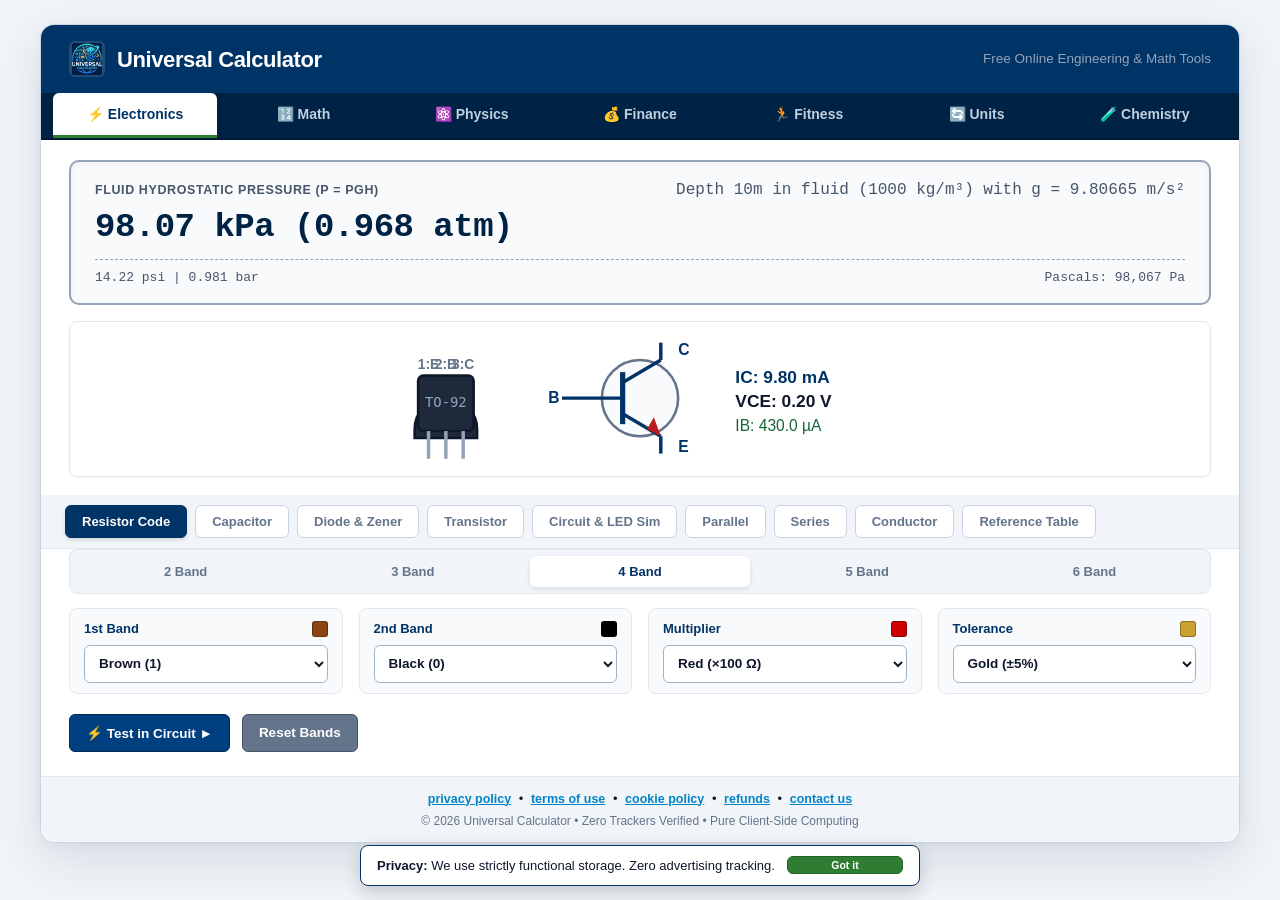
==== index.html @ 72389a0a "Expand layout into full-screen responsive modern web app with larger fonts, keypad, and LCD" ====
<!DOCTYPE html>
<html lang="en">
<head>
  <meta charset="UTF-8">
  <meta name="viewport" content="width=device-width, initial-scale=1.0">
  <title>Universal Calculator</title>
  <meta name="description" content="Universal Calculator: All-in-one compact web calculator for Electronics, Basic Math, Scientific, Physics, Finance, BMI Fitness, Unit Conversions, and Chemistry.">
  <link rel="icon" type="image/png" href="logo/logo.png">
  <link rel="stylesheet" href="styles.css?v=3.0">
</head>
<body>

  <!-- Accessible Skip Link -->
  <a href="#calculatorApp" class="skip-link">Skip to calculator</a>

  <!-- ======================================================================
       UNIVERSAL COMPACT CALCULATOR (580px DEVICE PROPORTIONS)
       ====================================================================== -->
  <main class="calculator-device" id="calculatorApp" role="main" aria-label="Universal Engineering, Science, Math &amp; Finance Calculator">
    
    <!-- Top Header Bar -->
    <header class="calc-header-bar">
      <div class="calc-title-box">
        <img src="logo/logo.png" alt="Universal Calculator Logo" class="calc-logo-img">
        <span class="calc-title">Universal Calculator</span>
      </div>
      <div class="calc-header-tagline">
        Free Online Engineering &amp; Math Tools
      </div>
    </header>

    <!-- Master Mode Selector Tabs (8 Universal Disciplines) -->
    <nav class="master-tabs-bar" role="tablist" aria-label="Master Calculator Modes">
      <button type="button" id="tabMasterElectronics" class="master-tab" role="tab" aria-selected="true" aria-controls="panelMasterElectronics">
        ⚡ Electronics
      </button>
      <button type="button" id="tabMasterMath" class="master-tab" role="tab" aria-selected="false" aria-controls="panelMasterMath">
        🔢 Math
      </button>
      <button type="button" id="tabMasterPhysics" class="master-tab" role="tab" aria-selected="false" aria-controls="panelMasterPhysics">
        ⚛️ Physics
      </button>
      <button type="button" id="tabMasterFinance" class="master-tab" role="tab" aria-selected="false" aria-controls="panelMasterFinance">
        💰 Finance
      </button>
      <button type="button" id="tabMasterFitness" class="master-tab" role="tab" aria-selected="false" aria-controls="panelMasterFitness">
        🏃 Fitness
      </button>
      <button type="button" id="tabMasterConverter" class="master-tab" role="tab" aria-selected="false" aria-controls="panelMasterConverter">
        🔄 Units
      </button>
      <button type="button" id="tabMasterChemistry" class="master-tab" role="tab" aria-selected="false" aria-controls="panelMasterChemistry">
        🧪 Chemistry
      </button>
    </nav>

    <!-- Unified Digital LCD Screen (Dynamically updates across all modes) -->
    <section class="calc-lcd-screen" aria-live="polite" aria-atomic="true">
      <div class="lcd-top-row">
        <span class="lcd-tag" id="lcdModeLabel">Calculated Resistance</span>
        <div class="lcd-expression-line" id="lcdExpression"></div>
      </div>
      <div class="lcd-main-digits" id="lcdMainValue">10,000 Ω (10 kΩ) ±5%</div>
      <div class="lcd-sub-row">
        <span id="lcdSubLeft">Range: 9,500 Ω – 10,500 Ω</span>
        <span id="lcdSubRight">Series: E12 / E24 Standard</span>
      </div>
    </section>

    <!-- Interactive Graphic Window (Visible in Electronics mode) -->
    <div class="calc-graphic-window" id="graphicWindow" role="img" aria-label="Graphic illustration">
      <div id="graphicContent">
        <!-- Injected dynamically by calculator.js -->
      </div>
    </div>

    <!-- ==================================================================
         MASTER MODE 1: ELECTRONICS & RESISTOR SUITE
         ================================================================== -->
    <section id="panelMasterElectronics" class="master-panel active" role="tabpanel" aria-labelledby="tabMasterElectronics">
      
      <!-- Sub-tabs for Electronics -->
      <div class="sub-tabs-bar" role="tablist" aria-label="Electronics Sub-Tools">
        <button type="button" id="subTabColor" class="sub-tab" role="tab" aria-selected="true" aria-controls="subPanelColor">
          Resistor Code
        </button>
        <button type="button" id="subTabCapacitor" class="sub-tab" role="tab" aria-selected="false" aria-controls="subPanelCapacitor">
          Capacitor
        </button>
        <button type="button" id="subTabDiode" class="sub-tab" role="tab" aria-selected="false" aria-controls="subPanelDiode">
          Diode &amp; Zener
        </button>
        <button type="button" id="subTabTransistor" class="sub-tab" role="tab" aria-selected="false" aria-controls="subPanelTransistor">
          Transistor
        </button>
        <button type="button" id="subTabCircuit" class="sub-tab" role="tab" aria-selected="false" aria-controls="subPanelCircuit">
          Circuit &amp; LED Sim
        </button>
        <button type="button" id="subTabParallel" class="sub-tab" role="tab" aria-selected="false" aria-controls="subPanelParallel">
          Parallel
        </button>
        <button type="button" id="subTabSeries" class="sub-tab" role="tab" aria-selected="false" aria-controls="subPanelSeries">
          Series
        </button>
        <button type="button" id="subTabConductor" class="sub-tab" role="tab" aria-selected="false" aria-controls="subPanelConductor">
          Conductor
        </button>
        <button type="button" id="subTabReference" class="sub-tab" role="tab" aria-selected="false" aria-controls="subPanelReference">
          Reference Table
        </button>
      </div>

      <!-- 1. Color Code -->
      <div id="subPanelColor" class="sub-panel-box active" role="tabpanel" aria-labelledby="subTabColor">
        <div class="band-selector-row" role="group" aria-label="Band count">
          <button type="button" class="band-count-btn" data-bands="2" aria-pressed="false">2 Band</button>
          <button type="button" class="band-count-btn" data-bands="3" aria-pressed="false">3 Band</button>
          <button type="button" class="band-count-btn" data-bands="4" aria-pressed="true">4 Band</button>
          <button type="button" class="band-count-btn" data-bands="5" aria-pressed="false">5 Band</button>
          <button type="button" class="band-count-btn" data-bands="6" aria-pressed="false">6 Band</button>
        </div>

        <div class="band-dropdowns-grid" id="bandControlsGrid">
          <!-- Injected dynamically -->
        </div>

        <div class="calc-actions-strip">
          <button type="button" id="btnTestInCircuit" class="btn-calc-sub">⚡ Test in Circuit &#9658;</button>
          <button type="button" id="btnResetColor" class="btn-calc-reset">Reset Bands</button>
        </div>
      </div>

      <!-- 2. Capacitor Code & Value Calculator -->
      <div id="subPanelCapacitor" class="sub-panel-box" role="tabpanel" aria-labelledby="subTabCapacitor">
        <div class="sim-controls-form">
          <div class="sim-input-row">
            <label for="capPresetSelect">Popular EIA Code:</label>
            <select id="capPresetSelect" class="calc-select-control" style="flex: 1;">
              <option value="custom">Select a standard value...</option>
              <option value="101">101 — 100 pF (0.1 nF)</option>
              <option value="102">102 — 1,000 pF (1 nF / 0.001 µF)</option>
              <option value="103">103 — 10,000 pF (10 nF / 0.01 µF)</option>
              <option value="104" selected>104 — 100,000 pF (100 nF / 0.1 µF)</option>
              <option value="105">105 — 1,000,000 pF (1,000 nF / 1 µF)</option>
              <option value="220">220 — 22 pF</option>
              <option value="222">222 — 2.2 nF (0.0022 µF)</option>
              <option value="223">223 — 22 nF (0.022 µF)</option>
              <option value="224">224 — 220 nF (0.22 µF)</option>
              <option value="471">471 — 470 pF (0.47 nF)</option>
              <option value="472">472 — 4.7 nF (0.0047 µF)</option>
              <option value="473">473 — 47 nF (0.047 µF)</option>
              <option value="474">474 — 470 nF (0.47 µF)</option>
              <option value="475">475 — 4.7 µF</option>
              <option value="106">106 — 10 µF</option>
            </select>
          </div>

          <div class="sim-input-row">
            <label for="capDigit1">3-Digit EIA Code:</label>
            <div class="sim-input-group">
              <select id="capDigit1" class="calc-select-control" style="width: 55px;" aria-label="1st Digit">
                <option value="1" selected>1</option>
                <option value="2">2</option>
                <option value="3">3</option>
                <option value="4">4</option>
                <option value="5">5</option>
                <option value="6">6</option>
                <option value="7">7</option>
                <option value="8">8</option>
                <option value="9">9</option>
              </select>
              <select id="capDigit2" class="calc-select-control" style="width: 55px;" aria-label="2nd Digit">
                <option value="0" selected>0</option>
                <option value="1">1</option>
                <option value="2">2</option>
                <option value="3">3</option>
                <option value="4">4</option>
                <option value="5">5</option>
                <option value="6">6</option>
                <option value="7">7</option>
                <option value="8">8</option>
                <option value="9">9</option>
              </select>
              <select id="capMultiplier" class="calc-select-control" style="flex: 1;" aria-label="Multiplier">
                <option value="0">&times;1 (0)</option>
                <option value="1">&times;10 (1)</option>
                <option value="2">&times;100 (2)</option>
                <option value="3">&times;1k (3)</option>
                <option value="4" selected>&times;10k (4)</option>
                <option value="5">&times;100k (5)</option>
                <option value="6">&times;1M (6)</option>
                <option value="-1">&times;0.1 (8)</option>
                <option value="-2">&times;0.01 (9)</option>
              </select>
            </div>
          </div>

          <div class="sim-input-row">
            <label for="capToleranceSelect">Tolerance &amp; Volt:</label>
            <div class="sim-input-group">
              <select id="capToleranceSelect" class="calc-select-control" style="flex: 1;" aria-label="Tolerance">
                <option value="J|5">J: &plusmn;5% (Standard)</option>
                <option value="K|10" selected>K: &plusmn;10% (Film / Ceramic)</option>
                <option value="M|20">M: &plusmn;20% (Electrolytic)</option>
                <option value="Z|80|-20">Z: +80% / -20%</option>
                <option value="F|1">F: &plusmn;1% (Precision)</option>
                <option value="G|2">G: &plusmn;2%</option>
                <option value="D|0.5">D: &plusmn;0.5 pF</option>
                <option value="C|0.25">C: &plusmn;0.25 pF</option>
              </select>
              <select id="capVoltageSelect" class="calc-select-control" style="width: 105px;" aria-label="Voltage">
                <option value="1H|50" selected>1H (50V)</option>
                <option value="2A|100">2A (100V)</option>
                <option value="2D|200">2D (200V)</option>
                <option value="2E|250">2E (250V)</option>
                <option value="2J|630">2J (630V)</option>
                <option value="3A|1000">3A (1kV)</option>
                <option value="1E|25">1E (25V)</option>
                <option value="1C|16">1C (16V)</option>
              </select>
            </div>
          </div>

          <div class="sim-input-row">
            <label for="capFreqHz">Circuit Reactance &amp; RC:</label>
            <div class="sim-input-group">
              <input type="number" id="capFreqHz" class="sim-text-field" value="1000" min="1" step="any" placeholder="Freq (Hz)">
              <span style="font-size: 11px; align-self: center;">Hz</span>
              <input type="number" id="capPairedR" class="sim-text-field" value="1000" min="1" step="any" placeholder="Resistor (Ω)">
              <span style="font-size: 11px; align-self: center;">Ω</span>
            </div>
          </div>
        </div>

        <div class="calc-actions-strip">
          <button type="button" id="btnCalculateCap" class="btn-calc-main">Decode Capacitor &#9658;</button>
          <button type="button" id="btnResetCap" class="btn-calc-reset">Reset</button>
        </div>

        <div id="capResultCard" class="result-summary-card">
          <div class="result-header">Capacitor EIA Code: <strong id="capEiaCodeDisplay">104K (50V)</strong></div>
          <div class="result-metrics-grid">
            <div>Microfarads (µF): <strong id="capUfDisplay">0.1 µF</strong></div>
            <div>Nanofarads (nF): <strong id="capNfDisplay">100 nF</strong></div>
            <div>Picofarads (pF): <strong id="capPfDisplay">100,000 pF</strong></div>
            <div>Tolerance Range: <strong id="capTolRangeDisplay">90.0 nF – 110.0 nF</strong></div>
            <div>Reactance X<sub>C</sub> (1 kHz): <strong id="capReactanceDisplay">1,591.55 Ω</strong></div>
            <div>RC Time Constant: <strong id="capTimeConstDisplay">0.100 ms (fc: 1.59 kHz)</strong></div>
          </div>
        </div>
      </div>

      <!-- 3. Diode & Zener Regulator Calculator -->
      <div id="subPanelDiode" class="sub-panel-box" role="tabpanel" aria-labelledby="subTabDiode">
        <div class="sim-controls-form">
          <div class="sim-input-row">
            <label for="diodeModeSelect">Diode Mode:</label>
            <select id="diodeModeSelect" class="calc-select-control" style="flex: 1;">
              <option value="forward" selected>Forward Bias (Rectifier / Signal / LED)</option>
              <option value="zener">Reverse Breakdown (Zener Voltage Regulator)</option>
            </select>
          </div>

          <div class="sim-input-row">
            <label for="diodePresetSelect">Diode Model / Part:</label>
            <select id="diodePresetSelect" class="calc-select-control" style="flex: 1;">
              <option value="1N4001|0.70|1000|1.0" selected>Silicon Rectifier (1N4001, Vf ~0.7V, 1A)</option>
              <option value="1N4148|0.72|200|0.5">Small Signal Fast (1N4148, Vf ~0.72V, 200mA)</option>
              <option value="1N5819|0.35|1000|1.0">Schottky Low-Drop (1N5819, Vf ~0.35V, 1A)</option>
              <option value="1N34A|0.25|50|0.1">Germanium Diode (1N34A, Vf ~0.25V, 50mA)</option>
              <option value="LED_RED|2.00|20|0.07">Red LED (Vf ~2.0V, max 20mA)</option>
              <option value="LED_BLUE|3.20|25|0.10">Blue/White LED (Vf ~3.2V, max 25mA)</option>
              <option value="ZENER_3V3|3.30|150|0.5">Zener 3.3V (BZX55C3V3, 0.5W)</option>
              <option value="ZENER_5V1|5.10|100|0.5">Zener 5.1V (BZX55C5V1, 0.5W)</option>
              <option value="ZENER_6V2|6.20|80|0.5">Zener 6.2V (BZX55C6V2, 0.5W)</option>
              <option value="ZENER_9V1|9.10|55|0.5">Zener 9.1V (BZX55C9V1, 0.5W)</option>
              <option value="ZENER_12V|12.00|40|0.5">Zener 12V (BZX55C12, 0.5W)</option>
              <option value="ZENER_15V|15.00|33|0.5">Zener 15V (BZX55C15, 0.5W)</option>
              <option value="custom">Custom Diode Parameters...</option>
            </select>
          </div>

          <div class="sim-input-row">
            <label for="diodeSourceVolts">Source Voltage (Vs):</label>
            <input type="number" id="diodeSourceVolts" class="sim-text-field" value="5.0" step="any">
          </div>

          <div class="sim-input-row">
            <label for="diodeVfVal" id="lblDiodeVf">Forward Drop (Vf):</label>
            <input type="number" id="diodeVfVal" class="sim-text-field" value="0.70" step="any">
          </div>

          <div class="sim-input-row">
            <label for="diodeSeriesResistor">Series Resistor (Rs):</label>
            <div class="sim-input-group">
              <input type="number" id="diodeSeriesResistor" class="sim-text-field" value="220" min="1" step="any">
              <select id="diodeResistorUnit" class="calc-select-control" style="width: 60px;">
                <option value="1" selected>Ω</option>
                <option value="1000">kΩ</option>
              </select>
            </div>
          </div>

          <div class="sim-input-row" id="rowDiodeLoadCurrent" style="display: none;">
            <label for="diodeLoadCurrent">Load Current (IL):</label>
            <div class="sim-input-group">
              <input type="number" id="diodeLoadCurrent" class="sim-text-field" value="10.0" min="0" step="any">
              <span style="font-size: 11px; align-self: center;">mA</span>
            </div>
          </div>
        </div>

        <div class="calc-actions-strip">
          <button type="button" id="btnCalculateDiode" class="btn-calc-main">Analyze Diode Circuit &#9658;</button>
          <button type="button" id="btnResetDiode" class="btn-calc-reset">Reset</button>
        </div>

        <div id="diodeResultCard" class="result-summary-card">
          <div class="result-header">Diode Status: <strong id="diodeStatusDisplay" style="color: #196f3d;">Forward Conducting</strong></div>
          <div class="result-metrics-grid">
            <div>Diode Voltage (V<sub>D</sub>): <strong id="diodeVoltDisplay">0.70 V</strong></div>
            <div>Diode Current (I<sub>D</sub>): <strong id="diodeCurrentDisplay">19.55 mA</strong></div>
            <div>Diode Power (P<sub>D</sub>): <strong id="diodePowerDisplay">13.68 mW</strong></div>
            <div>Resistor Drop (V<sub>RS</sub>): <strong id="diodeRsVoltDisplay">4.30 V</strong></div>
            <div>Resistor Power (P<sub>RS</sub>): <strong id="diodeRsPowerDisplay">84.05 mW</strong></div>
            <div>Safety Verdict: <strong id="diodeSafetyDisplay">Safe (within limits)</strong></div>
          </div>
        </div>
      </div>

      <!-- 4. Transistor (BJT & MOSFET) Calculator -->
      <div id="subPanelTransistor" class="sub-panel-box" role="tabpanel" aria-labelledby="subTabTransistor">
        <div class="sim-controls-form">
          <div class="sim-input-row">
            <label for="transistorModelSelect">Transistor Model:</label>
            <select id="transistorModelSelect" class="calc-select-control" style="flex: 1;">
              <option value="NPN|100|0.7|0.2|2N3904" selected>2N3904 (NPN, General Purpose, hFE ~100)</option>
              <option value="NPN|150|0.7|0.2|2N2222">2N2222 (NPN, High Current Switch, hFE ~150)</option>
              <option value="NPN|250|0.7|0.2|BC547">BC547 (NPN, Audio / Low Noise, hFE ~250)</option>
              <option value="PNP|100|0.7|0.2|2N3906">2N3906 (PNP, General Purpose, hFE ~100)</option>
              <option value="PNP|250|0.7|0.2|BC557">BC557 (PNP, Audio / Low Noise, hFE ~250)</option>
              <option value="custom">Custom Transistor Parameters...</option>
            </select>
          </div>

          <div class="sim-input-row">
            <label for="transSupplyVcc">Supply Voltage (Vcc):</label>
            <input type="number" id="transSupplyVcc" class="sim-text-field" value="10.0" step="any">
          </div>

          <div class="sim-input-row">
            <label for="transBaseVin">Base Input (Vin):</label>
            <input type="number" id="transBaseVin" class="sim-text-field" value="5.0" step="any">
          </div>

          <div class="sim-input-row">
            <label for="transBaseRb">Base Resistor (Rb):</label>
            <div class="sim-input-group">
              <input type="number" id="transBaseRb" class="sim-text-field" value="10" min="0.01" step="any">
              <select id="transBaseRbUnit" class="calc-select-control" style="width: 60px;">
                <option value="1">Ω</option>
                <option value="1000" selected>kΩ</option>
              </select>
            </div>
          </div>

          <div class="sim-input-row">
            <label for="transCollectorRc">Collector / Load (Rc):</label>
            <div class="sim-input-group">
              <input type="number" id="transCollectorRc" class="sim-text-field" value="1.0" min="0.01" step="any">
              <select id="transCollectorRcUnit" class="calc-select-control" style="width: 60px;">
                <option value="1">Ω</option>
                <option value="1000" selected>kΩ</option>
              </select>
            </div>
          </div>

          <div class="sim-input-row">
            <label for="transBetaGain">DC Current Gain (hFE / β):</label>
            <input type="number" id="transBetaGain" class="sim-text-field" value="100" min="1" max="1000" step="1">
          </div>
        </div>

        <div class="calc-actions-strip">
          <button type="button" id="btnCalculateTransistor" class="btn-calc-main">Analyze Transistor State &#9658;</button>
          <button type="button" id="btnResetTransistor" class="btn-calc-reset">Reset</button>
        </div>

        <div id="transResultCard" class="result-summary-card">
          <div class="result-header">Operating State: <strong id="transStateDisplay" style="color: #0055aa;">SATURATION (Switch ON)</strong></div>
          <div class="result-metrics-grid">
            <div>Base Current (I<sub>B</sub>): <strong id="transIbDisplay">430.0 µA</strong></div>
            <div>Collector Current (I<sub>C</sub>): <strong id="transIcDisplay">9.80 mA</strong></div>
            <div>V<sub>CE</sub> Voltage: <strong id="transVceDisplay">0.20 V</strong></div>
            <div>Transistor Power (P<sub>D</sub>): <strong id="transPdDisplay">1.96 mW</strong></div>
            <div>Load Resistor Power: <strong id="transPrcDisplay">96.04 mW</strong></div>
            <div>Overdrive Factor: <strong id="transOverdriveDisplay">4.39× (Hard Saturation)</strong></div>
          </div>
        </div>
      </div>

      <!-- 5. Real-World Circuit & LED Sim -->
      <div id="subPanelCircuit" class="sub-panel-box" role="tabpanel" aria-labelledby="subTabCircuit">
        <div class="sim-controls-form">
          <div class="sim-input-row">
            <label for="circuitResistorVal">Resistor Value:</label>
            <div class="sim-input-group">
              <input type="number" id="circuitResistorVal" class="sim-text-field" value="100" min="0.01" step="any">
              <select id="circuitResistorUnit" class="calc-select-control" style="width: 55px;" aria-label="Unit">
                <option value="1" selected>Ω</option>
                <option value="1000">kΩ</option>
                <option value="1000000">MΩ</option>
              </select>
              <select id="circuitResistorWatt" class="calc-select-control" style="flex: 1;" aria-label="Power Rating">
                <option value="0.125">1/8 W (0.125W)</option>
                <option value="0.25" selected>1/4 W (0.25W)</option>
                <option value="0.5">1/2 W (0.50W)</option>
                <option value="1.0">1 Watt (1.0W)</option>
              </select>
            </div>
          </div>

          <div class="sim-input-row">
            <label for="circuitSourceVolts">Battery Voltage:</label>
            <div class="sim-input-group">
              <input type="number" id="circuitSourceVolts" class="sim-text-field" value="5.0" step="any">
              <select id="circuitVoltagePresets" class="calc-select-control" aria-label="Voltage Preset">
                <option value="custom">Preset...</option>
                <option value="3.3">3.3V (Logic)</option>
                <option value="5.0" selected>5.0V (USB / Battery)</option>
                <option value="9.0">9.0V (9V Battery)</option>
                <option value="12.0">12.0V (Car / 12V DC)</option>
                <option value="24.0">24.0V (Industrial)</option>
              </select>
            </div>
          </div>

          <div class="sim-input-row">
            <label for="circuitLoadSelect">Connected Load:</label>
            <select id="circuitLoadSelect" class="calc-select-control" style="flex: 1;">
              <option value="red_led" selected>Red LED (~2.0V, max 20mA)</option>
              <option value="green_led">Green LED (~2.2V, max 20mA)</option>
              <option value="yellow_led">Yellow LED (~2.1V, max 20mA)</option>
              <option value="blue_white_led">Blue / White LED (~3.2V, max 25mA)</option>
              <option value="direct_load">Direct Load (No LED / Pure resistor)</option>
            </select>
          </div>
        </div>

        <div id="simVerdictBox" class="sim-verdict-box warning">
          <div class="sim-verdict-title" id="simVerdictTitle">⚠️ WRONG CONNECTION: Overcurrent Detected!</div>
          <div class="sim-metrics-grid" id="simVerdictMetrics">
            <div>Current: <strong>30.0 mA</strong></div>
            <div>Drop: <strong>3.00 V</strong></div>
            <div>Power: <strong>90.0 mW (36%)</strong></div>
            <div>LED Max: <strong>20.0 mA</strong></div>
          </div>
          <div id="simVerdictDesc" style="margin-bottom: 4px;">
            Connecting 100 Ω to a 5V battery with a Red LED causes 30.0 mA of current. Exceeds 20 mA safe limit!
          </div>
          <div id="simVerdictAdvice" style="font-weight: bold;">
            👉 Recommended: Use a 150 Ω to 220 Ω resistor to run safely.
          </div>
        </div>

        <div class="calc-actions-strip">
          <button type="button" id="btnRunCircuitCheck" class="btn-calc-main">Re-Check Connection &#9658;</button>
          <button type="button" id="btnResetCircuitSim" class="btn-calc-reset">Reset</button>
        </div>
      </div>

      <!-- 3. Parallel -->
      <div id="subPanelParallel" class="sub-panel-box" role="tabpanel" aria-labelledby="subTabParallel">
        <label for="parallelValuesText" style="font-size: 11px; font-weight: bold;">Enter values separated by commas:</label>
        <textarea id="parallelValuesText" class="text-area-box">100, 10, 20, 30, 20, 20</textarea>
        <div class="calc-actions-strip">
          <button type="button" id="btnCalcParallel" class="btn-calc-main">Calculate Parallel &#9658;</button>
          <button type="button" id="btnClearParallel" class="btn-calc-reset">Clear</button>
        </div>
      </div>

      <!-- 4. Series -->
      <div id="subPanelSeries" class="sub-panel-box" role="tabpanel" aria-labelledby="subTabSeries">
        <label for="seriesValuesText" style="font-size: 11px; font-weight: bold;">Enter values separated by commas:</label>
        <textarea id="seriesValuesText" class="text-area-box">100, 10, 20, 30, 20, 20</textarea>
        <div class="calc-actions-strip">
          <button type="button" id="btnCalcSeries" class="btn-calc-main">Calculate Series &#9658;</button>
          <button type="button" id="btnClearSeries" class="btn-calc-reset">Clear</button>
        </div>
      </div>

      <!-- 5. Conductor -->
      <div id="subPanelConductor" class="sub-panel-box" role="tabpanel" aria-labelledby="subTabConductor">
        <div class="sim-controls-form">
          <div class="sim-input-row">
            <label for="conductorLen">Length:</label>
            <div class="sim-input-group">
              <input type="number" id="conductorLen" class="sim-text-field" value="100" step="any">
              <select id="conductorLenUnit" class="calc-select-control" style="width: 75px;">
                <option value="1" selected>meters</option>
                <option value="0.01">cm</option>
                <option value="0.3048">feet</option>
                <option value="0.0254">inches</option>
              </select>
            </div>
          </div>
          <div class="sim-input-row">
            <label for="conductorDiam">Diameter:</label>
            <div class="sim-input-group">
              <input type="number" id="conductorDiam" class="sim-text-field" value="1.00" step="any">
              <select id="conductorDiamUnit" class="calc-select-control" style="width: 75px;">
                <option value="0.001" selected>mm</option>
                <option value="0.01">cm</option>
                <option value="0.0000254">mils</option>
                <option value="0.0254">inches</option>
              </select>
            </div>
          </div>
          <div class="sim-input-row">
            <label for="conductorMaterial">Material:</label>
            <select id="conductorMaterial" class="calc-select-control" style="flex: 1;">
              <option value="58000000" selected>Copper (58 MS/m)</option>
              <option value="37700000">Aluminum (37.7 MS/m)</option>
              <option value="63000000">Silver (63 MS/m)</option>
              <option value="45200000">Gold (45.2 MS/m)</option>
              <option value="9930000">Iron (9.9 MS/m)</option>
              <option value="14300000">Brass (14.3 MS/m)</option>
              <option value="1000000">Nichrome (1 MS/m)</option>
            </select>
          </div>
        </div>
        <div class="calc-actions-strip">
          <button type="button" id="btnCalcConductor" class="btn-calc-main">Calculate Conductor &#9658;</button>
          <button type="button" id="btnClearConductor" class="btn-calc-reset">Reset</button>
        </div>
      </div>

      <!-- 6. IEC Reference Table & Standard Formulas (Matching Calculator.net) -->
      <div id="subPanelReference" class="sub-panel-box" role="tabpanel" aria-labelledby="subTabReference">
        <div class="ref-table-wrapper">
          <table class="iec-ref-table">
            <thead>
              <tr>
                <th scope="col">Color</th>
                <th scope="col">Digit</th>
                <th scope="col">Multiplier</th>
                <th scope="col">Tolerance</th>
                <th scope="col">Temp. Coeff</th>
              </tr>
            </thead>
            <tbody>
              <tr><td><span class="color-badge" style="background:#000;color:#fff;">Black</span></td><td>0</td><td>&times;1</td><td>&mdash;</td><td>250 ppm/K</td></tr>
              <tr><td><span class="color-badge" style="background:#8b4513;color:#fff;">Brown</span></td><td>1</td><td>&times;10</td><td>&plusmn;1% (F)</td><td>100 ppm/K</td></tr>
              <tr><td><span class="color-badge" style="background:#cc0000;color:#fff;">Red</span></td><td>2</td><td>&times;100</td><td>&plusmn;2% (G)</td><td>50 ppm/K</td></tr>
              <tr><td><span class="color-badge" style="background:#ff8000;color:#000;">Orange</span></td><td>3</td><td>&times;1k</td><td>&plusmn;0.05%</td><td>15 ppm/K</td></tr>
              <tr><td><span class="color-badge" style="background:#ffdd00;color:#000;">Yellow</span></td><td>4</td><td>&times;10k</td><td>&plusmn;0.02%</td><td>25 ppm/K</td></tr>
              <tr><td><span class="color-badge" style="background:#008800;color:#fff;">Green</span></td><td>5</td><td>&times;100k</td><td>&plusmn;0.5% (D)</td><td>20 ppm/K</td></tr>
              <tr><td><span class="color-badge" style="background:#0066cc;color:#fff;">Blue</span></td><td>6</td><td>&times;1M</td><td>&plusmn;0.25% (C)</td><td>10 ppm/K</td></tr>
              <tr><td><span class="color-badge" style="background:#8800cc;color:#fff;">Violet</span></td><td>7</td><td>&times;10M</td><td>&plusmn;0.1% (B)</td><td>5 ppm/K</td></tr>
              <tr><td><span class="color-badge" style="background:#888888;color:#fff;">Grey</span></td><td>8</td><td>&times;100M</td><td>&plusmn;0.05% (A)</td><td>1 ppm/K</td></tr>
              <tr><td><span class="color-badge" style="background:#ffffff;color:#000;border:1px solid #ccc;">White</span></td><td>9</td><td>&times;1G</td><td>&mdash;</td><td>&mdash;</td></tr>
              <tr><td><span class="color-badge" style="background:#cca033;color:#000;">Gold</span></td><td>&mdash;</td><td>&times;0.1</td><td>&plusmn;5% (J)</td><td>&mdash;</td></tr>
              <tr><td><span class="color-badge" style="background:#cccccc;color:#000;">Silver</span></td><td>&mdash;</td><td>&times;0.01</td><td>&plusmn;10% (K)</td><td>&mdash;</td></tr>
            </tbody>
          </table>
        </div>
        <div class="ref-formula-strip">
          <div><strong>Parallel:</strong> 1/R<sub>eq</sub> = 1/R<sub>1</sub> + 1/R<sub>2</sub> + ...</div>
          <div><strong>Series:</strong> R<sub>eq</sub> = R<sub>1</sub> + R<sub>2</sub> + ...</div>
          <div><strong>Conductor:</strong> R = &rho; &times; (L / A)</div>
        </div>
      </div>

    </section>

    <!-- ==================================================================
         MASTER MODE 2: COMBINED NORMAL & SCIENTIFIC MATH CALCULATOR
         ================================================================== -->
    <section id="panelMasterMath" class="master-panel" role="tabpanel" aria-labelledby="tabMasterMath">
      <!-- Mode Switcher Pill Bar (Normal vs Scientific) -->
      <div class="calc-mode-switcher-container">
        <div class="calc-mode-toggle-group" role="group" aria-label="Calculator Mode Switcher">
          <button type="button" id="btnToggleBasicMode" class="calc-mode-toggle-btn active" aria-pressed="true">
            <span>🔢 Normal</span>
          </button>
          <button type="button" id="btnToggleSciMode" class="calc-mode-toggle-btn" aria-pressed="false">
            <span>🔬 Scientific</span>
          </button>
        </div>
      </div>

      <!-- 1. Standard Keypad Sub-Container -->
      <div id="calcKeypadStandard" class="keypad-container">
        <!-- Memory Row -->
        <div class="keypad-mode-bar">
          <div class="memory-bar">
            <button type="button" class="btn-mem" data-mem="mc">MC</button>
            <button type="button" class="btn-mem" data-mem="mr">MR</button>
            <button type="button" class="btn-mem" data-mem="m+">M+</button>
            <button type="button" class="btn-mem" data-mem="m-">M−</button>
          </div>
          <span style="font-size: 10px; color: var(--text-muted); font-weight: bold;" id="basicMemIndicator"></span>
        </div>

        <!-- Basic 4x5 Keypad -->
        <div class="keys-grid-basic">
          <button type="button" class="calc-key clear" data-action="all-clear">C</button>
          <button type="button" class="calc-key clear" data-action="clear-entry">CE</button>
          <button type="button" class="calc-key op" data-action="backspace">⌫</button>
          <button type="button" class="calc-key op" data-op="/">÷</button>

          <button type="button" class="calc-key num" data-val="7">7</button>
          <button type="button" class="calc-key num" data-val="8">8</button>
          <button type="button" class="calc-key num" data-val="9">9</button>
          <button type="button" class="calc-key op" data-op="*">×</button>

          <button type="button" class="calc-key num" data-val="4">4</button>
          <button type="button" class="calc-key num" data-val="5">5</button>
          <button type="button" class="calc-key num" data-val="6">6</button>
          <button type="button" class="calc-key op" data-op="-">−</button>

          <button type="button" class="calc-key num" data-val="1">1</button>
          <button type="button" class="calc-key num" data-val="2">2</button>
          <button type="button" class="calc-key num" data-val="3">3</button>
          <button type="button" class="calc-key op" data-op="+">+</button>

          <button type="button" class="calc-key op" data-action="negate">±</button>
          <button type="button" class="calc-key num" data-val="0">0</button>
          <button type="button" class="calc-key num" data-val=".">.</button>
          <button type="button" class="calc-key equals" data-action="equals">=</button>
        </div>
      </div>

      <!-- 2. Scientific Keypad Sub-Container -->
      <div id="calcKeypadScientific" class="keypad-container" style="display: none;">
        <!-- DEG / RAD Switch & Memory -->
        <div class="keypad-mode-bar">
          <div class="deg-rad-switch" role="group" aria-label="Angle unit">
            <button type="button" id="btnAngleDeg" class="deg-rad-btn active">DEG</button>
            <button type="button" id="btnAngleRad" class="deg-rad-btn">RAD</button>
          </div>
          <div class="memory-bar">
            <button type="button" class="btn-mem" data-mem="mc">MC</button>
            <button type="button" class="btn-mem" data-mem="mr">MR</button>
            <button type="button" class="btn-mem" data-mem="m+">M+</button>
            <button type="button" class="btn-mem" data-mem="m-">M−</button>
          </div>
        </div>

        <!-- 5-Column Scientific Grid -->
        <div class="keys-grid-sci">
          <!-- Row 1 -->
          <button type="button" class="calc-key sci-fn" data-fn="sin">sin</button>
          <button type="button" class="calc-key sci-fn" data-fn="cos">cos</button>
          <button type="button" class="calc-key sci-fn" data-fn="tan">tan</button>
          <button type="button" class="calc-key clear" data-action="all-clear">C</button>
          <button type="button" class="calc-key op" data-action="backspace">⌫</button>

          <!-- Row 2 -->
          <button type="button" class="calc-key sci-fn" data-fn="asin">sin⁻¹</button>
          <button type="button" class="calc-key sci-fn" data-fn="acos">cos⁻¹</button>
          <button type="button" class="calc-key sci-fn" data-fn="atan">tan⁻¹</button>
          <button type="button" class="calc-key sci-fn" data-fn="pi">π</button>
          <button type="button" class="calc-key sci-fn" data-fn="e">e</button>

          <!-- Row 3 -->
          <button type="button" class="calc-key sci-fn" data-fn="sqr">x²</button>
          <button type="button" class="calc-key sci-fn" data-op="^">xʸ</button>
          <button type="button" class="calc-key sci-fn" data-fn="sqrt">√</button>
          <button type="button" class="calc-key op" data-val="(">(</button>
          <button type="button" class="calc-key op" data-val=")">)</button>

          <!-- Row 4 -->
          <button type="button" class="calc-key sci-fn" data-fn="ln">ln</button>
          <button type="button" class="calc-key sci-fn" data-fn="log">log</button>
          <button type="button" class="calc-key sci-fn" data-fn="fact">n!</button>
          <button type="button" class="calc-key sci-fn" data-fn="inv">1/x</button>
          <button type="button" class="calc-key op" data-op="/">÷</button>

          <!-- Row 5 -->
          <button type="button" class="calc-key num" data-val="7">7</button>
          <button type="button" class="calc-key num" data-val="8">8</button>
          <button type="button" class="calc-key num" data-val="9">9</button>
          <button type="button" class="calc-key sci-fn" data-fn="pct">%</button>
          <button type="button" class="calc-key op" data-op="*">×</button>

          <!-- Row 6 -->
          <button type="button" class="calc-key num" data-val="4">4</button>
          <button type="button" class="calc-key num" data-val="5">5</button>
          <button type="button" class="calc-key num" data-val="6">6</button>
          <button type="button" class="calc-key sci-fn" data-fn="exp">EXP</button>
          <button type="button" class="calc-key op" data-op="-">−</button>

          <!-- Row 7 -->
          <button type="button" class="calc-key num" data-val="1">1</button>
          <button type="button" class="calc-key num" data-val="2">2</button>
          <button type="button" class="calc-key num" data-val="3">3</button>
          <button type="button" class="calc-key op" data-action="negate">±</button>
          <button type="button" class="calc-key op" data-op="+">+</button>

          <!-- Row 8 -->
          <button type="button" class="calc-key sci-fn" data-action="ans">Ans</button>
          <button type="button" class="calc-key num" data-val="0" style="grid-column: span 2;">0</button>
          <button type="button" class="calc-key num" data-val=".">.</button>
          <button type="button" class="calc-key equals" data-action="equals">=</button>
        </div>
      </div>
    </section>

    <!-- ==================================================================
         MASTER MODE 4: PHYSICS FORMULA CALCULATOR
         ================================================================== -->
    <section id="panelMasterPhysics" class="master-panel" role="tabpanel" aria-labelledby="tabMasterPhysics">
      <div class="physics-container">
        
        <!-- Formula Selector Card -->
        <div class="physics-select-card">
          <div class="physics-form-row">
            <label for="physicsTopicSelect">Physics Domain:</label>
            <select id="physicsTopicSelect" class="calc-select-control" style="flex: 1;">
              <option value="kinematics" selected>Mechanics &amp; Motion</option>
              <option value="energy_work">Energy, Work &amp; Power</option>
              <option value="dynamics">Forces &amp; Gravity</option>
              <option value="electricity">Electricity &amp; Electromagnetism</option>
              <option value="waves_optics">Waves, Sound &amp; Light</option>
              <option value="thermodynamics">Thermodynamics &amp; Heat</option>
            </select>
          </div>

          <div class="physics-form-row">
            <label for="physicsFormulaSelect">Specific Formula:</label>
            <select id="physicsFormulaSelect" class="calc-select-control" style="flex: 1;">
              <!-- Populated dynamically -->
            </select>
          </div>

          <div class="physics-form-row">
            <label for="physicsSolveFor">Solve For:</label>
            <select id="physicsSolveFor" class="calc-select-control" style="flex: 1;">
              <!-- Populated dynamically based on formula -->
            </select>
          </div>
        </div>

        <!-- Dynamic Inputs Grid -->
        <div id="physicsInputsArea" class="physics-inputs-grid">
          <!-- Populated dynamically by calculator.js -->
        </div>

        <div class="calc-actions-strip">
          <button type="button" id="btnCalculatePhysics" class="btn-calc-main">
            Calculate Physics &#9658;
          </button>
          <button type="button" id="btnResetPhysics" class="btn-calc-reset">
            Reset
          </button>
        </div>

        <!-- Physics Solution Breakdown Card -->
        <div id="physicsSolutionCard" class="physics-solution-card">
          <div class="physics-solution-title" id="physicsSolutionTitle">Newton's Second Law of Motion</div>
          <div class="physics-formula-display" id="physicsFormulaText">F = m &times; a</div>
          <div id="physicsSolutionResult" style="font-size: 14px; font-weight: bold; color: #0b5345; margin: 4px 0;">
            Force (F) = 50.00 N (kg&middot;m/s&sup2;)
          </div>
          <div class="physics-step-breakdown" id="physicsStepBreakdown">
            Substitution: F = (10 kg) &times; (5 m/s&sup2;) = 50 N
          </div>
        </div>

      </div>
    </section>

    <!-- ==================================================================
         MASTER MODE 5: FINANCE CALCULATOR SUITE
         ================================================================== -->
    <section id="panelMasterFinance" class="master-panel" role="tabpanel" aria-labelledby="tabMasterFinance">
      <div class="sub-tabs-bar" role="tablist" aria-label="Finance Tools">
        <button type="button" id="subTabFinanceLoan" class="sub-tab" role="tab" aria-selected="true" aria-controls="subPanelFinanceLoan">
          Loan / Mortgage EMI
        </button>
        <button type="button" id="subTabFinanceCompound" class="sub-tab" role="tab" aria-selected="false" aria-controls="subPanelFinanceCompound">
          Compound Interest
        </button>
        <button type="button" id="subTabFinanceTip" class="sub-tab" role="tab" aria-selected="false" aria-controls="subPanelFinanceTip">
          Tip &amp; Split
        </button>
      </div>

      <!-- 1. Loan / Mortgage EMI -->
      <div id="subPanelFinanceLoan" class="sub-panel-box active" role="tabpanel" aria-labelledby="subTabFinanceLoan">
        <div class="sim-controls-form">
          <div class="sim-input-row">
            <label for="loanPrincipal">Loan Amount ($):</label>
            <input type="number" id="loanPrincipal" class="sim-text-field" value="250000" min="100" step="any">
          </div>
          <div class="sim-input-row">
            <label for="loanRate">Interest Rate (%/yr):</label>
            <input type="number" id="loanRate" class="sim-text-field" value="6.5" min="0.01" max="100" step="0.01">
          </div>
          <div class="sim-input-row">
            <label for="loanTerm">Loan Term:</label>
            <div class="sim-input-group">
              <input type="number" id="loanTerm" class="sim-text-field" value="30" min="1" step="1">
              <select id="loanTermUnit" class="calc-select-control" style="width: 90px;">
                <option value="years" selected>Years</option>
                <option value="months">Months</option>
              </select>
            </div>
          </div>
        </div>

        <div class="calc-actions-strip">
          <button type="button" id="btnCalcLoan" class="btn-calc-main">Calculate EMI &#9658;</button>
          <button type="button" id="btnResetLoan" class="btn-calc-reset">Reset</button>
        </div>

        <div id="loanResultCard" class="result-summary-card">
          <div class="result-header">Monthly EMI Payment: <strong id="loanEmiDisplay">$1,580.17</strong></div>
          <div class="result-metrics-grid">
            <div>Principal: <strong id="loanPrincDisplay">$250,000.00</strong></div>
            <div>Total Interest: <strong id="loanTotalIntDisplay">$318,861.20</strong></div>
            <div>Total Payment: <strong id="loanTotalPayDisplay">$568,861.20</strong></div>
            <div>Interest Ratio: <strong id="loanRatioDisplay">56.1%</strong></div>
          </div>
          <div class="ratio-progress-bar">
            <div id="loanPrincBar" style="width: 43.9%; background: #0055aa;" title="Principal"></div>
            <div id="loanIntBar" style="width: 56.1%; background: #ea580c;" title="Interest"></div>
          </div>
        </div>
      </div>

      <!-- 2. Compound Interest -->
      <div id="subPanelFinanceCompound" class="sub-panel-box" role="tabpanel" aria-labelledby="subTabFinanceCompound">
        <div class="sim-controls-form">
          <div class="sim-input-row">
            <label for="ciPrincipal">Initial Principal ($):</label>
            <input type="number" id="ciPrincipal" class="sim-text-field" value="10000" min="1" step="any">
          </div>
          <div class="sim-input-row">
            <label for="ciRate">Annual Rate (%):</label>
            <input type="number" id="ciRate" class="sim-text-field" value="7.0" min="0.01" step="any">
          </div>
          <div class="sim-input-row">
            <label for="ciYears">Investment Period (Years):</label>
            <input type="number" id="ciYears" class="sim-text-field" value="10" min="0.1" step="any">
          </div>
          <div class="sim-input-row">
            <label for="ciFrequency">Compounding:</label>
            <select id="ciFrequency" class="calc-select-control" style="flex:1;">
              <option value="1">Annually (1/yr)</option>
              <option value="2">Semi-Annually (2/yr)</option>
              <option value="4">Quarterly (4/yr)</option>
              <option value="12" selected>Monthly (12/yr)</option>
              <option value="365">Daily (365/yr)</option>
            </select>
          </div>
        </div>

        <div class="calc-actions-strip">
          <button type="button" id="btnCalcCompound" class="btn-calc-main">Calculate Growth &#9658;</button>
          <button type="button" id="btnResetCompound" class="btn-calc-reset">Reset</button>
        </div>

        <div id="ciResultCard" class="result-summary-card">
          <div class="result-header">Future Balance: <strong id="ciFutureDisplay">$20,096.61</strong></div>
          <div class="result-metrics-grid">
            <div>Principal: <strong id="ciPrincipalDisplay">$10,000.00</strong></div>
            <div>Total Interest: <strong id="ciEarnedDisplay">$10,096.61</strong></div>
            <div>Growth Multiple: <strong id="ciMultipleDisplay">2.01&times;</strong></div>
            <div>Effective APY: <strong id="ciApyDisplay">7.23%</strong></div>
          </div>
        </div>
      </div>

      <!-- 3. Tip & Split -->
      <div id="subPanelFinanceTip" class="sub-panel-box" role="tabpanel" aria-labelledby="subTabFinanceTip">
        <div class="sim-controls-form">
          <div class="sim-input-row">
            <label for="tipBillAmount">Bill Amount ($):</label>
            <input type="number" id="tipBillAmount" class="sim-text-field" value="85.00" min="0.01" step="any">
          </div>
          <div class="sim-input-row">
            <label for="tipPercent">Tip Percentage (%):</label>
            <div class="sim-input-group">
              <input type="number" id="tipPercent" class="sim-text-field" value="18" min="0" max="100" step="any">
              <select id="tipPresets" class="calc-select-control" style="width: 100px;">
                <option value="10">10%</option>
                <option value="15">15%</option>
                <option value="18" selected>18% (Std)</option>
                <option value="20">20%</option>
                <option value="25">25%</option>
              </select>
            </div>
          </div>
          <div class="sim-input-row">
            <label for="tipSplitGuests">Split Between:</label>
            <input type="number" id="tipSplitGuests" class="sim-text-field" value="3" min="1" max="100" step="1">
          </div>
        </div>

        <div class="calc-actions-strip">
          <button type="button" id="btnCalcTip" class="btn-calc-main">Calculate Tip &#9658;</button>
          <button type="button" id="btnResetTip" class="btn-calc-reset">Reset</button>
        </div>

        <div id="tipResultCard" class="result-summary-card">
          <div class="result-header">Total Per Person: <strong id="tipTotalPerPersonDisplay">$33.43</strong></div>
          <div class="result-metrics-grid">
            <div>Tip Per Person: <strong id="tipPerPersonDisplay">$5.10</strong></div>
            <div>Total Tip: <strong id="tipTotalDisplay">$15.30</strong></div>
            <div>Total Bill: <strong id="tipGrandTotalDisplay">$100.30</strong></div>
            <div>Split: <strong id="tipGuestsDisplay">3 guests</strong></div>
          </div>
        </div>
      </div>
    </section>

    <!-- ==================================================================
         MASTER MODE 6: FITNESS & HEALTH CALCULATOR
         ================================================================== -->
    <section id="panelMasterFitness" class="master-panel" role="tabpanel" aria-labelledby="tabMasterFitness">
      <div class="sub-tabs-bar" role="tablist" aria-label="Fitness Tools">
        <button type="button" id="subTabFitnessBmi" class="sub-tab" role="tab" aria-selected="true" aria-controls="subPanelFitnessBmi">
          BMI Calculator
        </button>
        <button type="button" id="subTabFitnessBmr" class="sub-tab" role="tab" aria-selected="false" aria-controls="subPanelFitnessBmr">
          BMR &amp; Daily Calories
        </button>
      </div>

      <!-- 1. BMI -->
      <div id="subPanelFitnessBmi" class="sub-panel-box active" role="tabpanel" aria-labelledby="subTabFitnessBmi">
        <div class="sim-controls-form">
          <div class="sim-input-row">
            <label for="bmiUnitSystem">Unit System:</label>
            <select id="bmiUnitSystem" class="calc-select-control" style="flex:1;">
              <option value="metric" selected>Metric (kg, cm)</option>
              <option value="us">US Units (lbs, ft, in)</option>
            </select>
          </div>

          <div id="bmiMetricInputsArea">
            <div class="sim-input-row">
              <label for="bmiMetricHeight">Height (cm):</label>
              <input type="number" id="bmiMetricHeight" class="sim-text-field" value="175" min="50" max="260" step="any">
            </div>
            <div class="sim-input-row">
              <label for="bmiMetricWeight">Weight (kg):</label>
              <input type="number" id="bmiMetricWeight" class="sim-text-field" value="68.5" min="20" max="350" step="any">
            </div>
          </div>

          <div id="bmiUsInputsArea" style="display: none;">
            <div class="sim-input-row">
              <label for="bmiUsHeightFt">Height:</label>
              <div class="sim-input-group">
                <input type="number" id="bmiUsHeightFt" class="sim-text-field" value="5" min="1" max="8" step="1" placeholder="ft">
                <span style="font-size: 11px; align-self: center;">ft</span>
                <input type="number" id="bmiUsHeightIn" class="sim-text-field" value="9" min="0" max="11" step="any" placeholder="in">
                <span style="font-size: 11px; align-self: center;">in</span>
              </div>
            </div>
            <div class="sim-input-row">
              <label for="bmiUsWeightLbs">Weight (lbs):</label>
              <input type="number" id="bmiUsWeightLbs" class="sim-text-field" value="150" min="40" max="700" step="any">
            </div>
          </div>
        </div>

        <div class="calc-actions-strip">
          <button type="button" id="btnCalcBmi" class="btn-calc-main">Calculate BMI &#9658;</button>
          <button type="button" id="btnResetBmi" class="btn-calc-reset">Reset</button>
        </div>

        <div id="bmiResultCard" class="result-summary-card">
          <div class="result-header">BMI: <strong id="bmiValDisplay">22.4 kg/m&sup2;</strong> &bull; <span id="bmiCategoryDisplay" style="color: #196f3d; font-weight: bold;">Normal weight</span></div>
          
          <!-- Visual Category Gauge -->
          <div class="bmi-gauge-bar">
            <div class="bmi-zone under" title="Underweight (&lt;18.5)">Under</div>
            <div class="bmi-zone normal active" title="Normal (18.5 - 24.9)">Normal</div>
            <div class="bmi-zone over" title="Overweight (25 - 29.9)">Over</div>
            <div class="bmi-zone obese" title="Obese (&ge;30)">Obese</div>
          </div>

          <div class="result-metrics-grid" style="margin-top: 6px;">
            <div>Target Normal: <strong>18.5 – 24.9</strong></div>
            <div>Healthy Weight: <strong id="bmiHealthyWeightDisplay">56.7 – 76.3 kg</strong></div>
          </div>
        </div>
      </div>

      <!-- 2. BMR & Daily Calories -->
      <div id="subPanelFitnessBmr" class="sub-panel-box" role="tabpanel" aria-labelledby="subTabFitnessBmr">
        <div class="sim-controls-form">
          <div class="sim-input-row">
            <label for="bmrGender">Biological Sex:</label>
            <select id="bmrGender" class="calc-select-control" style="flex:1;">
              <option value="male" selected>Male</option>
              <option value="female">Female</option>
            </select>
          </div>
          <div class="sim-input-row">
            <label for="bmrAge">Age (Years):</label>
            <input type="number" id="bmrAge" class="sim-text-field" value="28" min="15" max="110" step="1">
          </div>
          <div class="sim-input-row">
            <label for="bmrHeight">Height (cm):</label>
            <input type="number" id="bmrHeight" class="sim-text-field" value="175" min="100" max="250" step="any">
          </div>
          <div class="sim-input-row">
            <label for="bmrWeight">Weight (kg):</label>
            <input type="number" id="bmrWeight" class="sim-text-field" value="70" min="30" max="300" step="any">
          </div>
          <div class="sim-input-row">
            <label for="bmrActivity">Activity Level:</label>
            <select id="bmrActivity" class="calc-select-control" style="flex:1;">
              <option value="1.2">Sedentary (desk job, little exercise)</option>
              <option value="1.375" selected>Lightly Active (exercise 1-3 days/wk)</option>
              <option value="1.55">Moderately Active (exercise 3-5 days/wk)</option>
              <option value="1.725">Very Active (heavy exercise 6-7 days/wk)</option>
              <option value="1.9">Extra Active (athlete / physical job)</option>
            </select>
          </div>
        </div>

        <div class="calc-actions-strip">
          <button type="button" id="btnCalcBmr" class="btn-calc-main">Calculate Calories &#9658;</button>
          <button type="button" id="btnResetBmr" class="btn-calc-reset">Reset</button>
        </div>

        <div id="bmrResultCard" class="result-summary-card">
          <div class="result-header">Daily Maintenance: <strong id="bmrTdeeDisplay">2,286 kcal/day</strong></div>
          <div class="result-metrics-grid">
            <div>Basal Rate (BMR): <strong id="bmrBaseDisplay">1,663 kcal</strong></div>
            <div>Mild Weight Loss: <strong id="bmrLossDisplay">1,786 kcal</strong></div>
            <div>Weight Gain: <strong id="bmrGainDisplay">2,586 kcal</strong></div>
            <div>Formula: <strong>Mifflin-St Jeor</strong></div>
          </div>
        </div>
      </div>
    </section>

    <!-- ==================================================================
         MASTER MODE 7: UNIVERSAL UNIT CONVERTER
         ================================================================== -->
    <section id="panelMasterConverter" class="master-panel" role="tabpanel" aria-labelledby="tabMasterConverter">
      <div class="sim-controls-form">
        
        <!-- Category Selector -->
        <div class="sim-input-row">
          <label for="converterCategorySelect">Conversion Category:</label>
          <select id="converterCategorySelect" class="calc-select-control" style="flex:1;">
            <option value="length" selected>📏 Length &amp; Distance</option>
            <option value="mass">⚖️ Mass &amp; Weight</option>
            <option value="temperature">🌡️ Temperature</option>
            <option value="speed">🚀 Speed &amp; Velocity</option>
            <option value="pressure">🧭 Pressure</option>
            <option value="storage">💾 Digital Storage</option>
            <option value="energy">⚡ Energy &amp; Power</option>
          </select>
        </div>

        <!-- Two-Way Reactive Converter Box -->
        <div class="converter-box">
          <div class="conv-col">
            <label for="convValFrom" style="font-size: 11px; font-weight: bold;">From:</label>
            <input type="number" id="convValFrom" class="sim-text-field" value="1" step="any">
            <select id="convUnitFrom" class="calc-select-control" style="margin-top: 4px;"></select>
          </div>

          <div class="conv-swap-col">
            <button type="button" id="btnSwapUnits" class="btn-swap-units" title="Swap input and output units">⇄</button>
          </div>

          <div class="conv-col">
            <label for="convValTo" style="font-size: 11px; font-weight: bold;">To:</label>
            <input type="number" id="convValTo" class="sim-text-field" value="3.28084" step="any">
            <select id="convUnitTo" class="calc-select-control" style="margin-top: 4px;"></select>
          </div>
        </div>

        <div class="conv-rate-badge" id="convRateBadge">
          1 meter (m) = 3.28084 feet (ft)
        </div>
      </div>
    </section>

    <!-- ==================================================================
         MASTER MODE 8: CHEMISTRY & FLUIDS SUITE
         ================================================================== -->
    <section id="panelMasterChemistry" class="master-panel" role="tabpanel" aria-labelledby="tabMasterChemistry">
      <div class="sub-tabs-bar" role="tablist" aria-label="Chemistry Tools">
        <button type="button" id="subTabChemDilution" class="sub-tab" role="tab" aria-selected="true" aria-controls="subPanelChemDilution">
          Dilution (C1V1 = C2V2)
        </button>
        <button type="button" id="subTabChemPh" class="sub-tab" role="tab" aria-selected="false" aria-controls="subPanelChemPh">
          pH &amp; [H⁺] Solver
        </button>
        <button type="button" id="subTabChemMolar" class="sub-tab" role="tab" aria-selected="false" aria-controls="subPanelChemMolar">
          Molar Mass Lookup
        </button>
        <button type="button" id="subTabChemFluid" class="sub-tab" role="tab" aria-selected="false" aria-controls="subPanelChemFluid">
          Fluid Pressure (ρgh)
        </button>
      </div>

      <!-- 1. Solution Dilution -->
      <div id="subPanelChemDilution" class="sub-panel-box active" role="tabpanel" aria-labelledby="subTabChemDilution">
        <div class="sim-controls-form">
          <div class="sim-input-row">
            <label for="chemDilutionSolveFor">Solve For:</label>
            <select id="chemDilutionSolveFor" class="calc-select-control" style="flex:1;">
              <option value="V2" selected>Final Volume (V₂)</option>
              <option value="C2">Final Concentration (C₂)</option>
              <option value="V1">Initial Volume (V₁)</option>
              <option value="C1">Initial Concentration (C₁)</option>
            </select>
          </div>

          <div class="sim-input-row" id="rowDilutionC1">
            <label for="dilutionC1">Initial Conc. (C₁):</label>
            <div class="sim-input-group">
              <input type="number" id="dilutionC1" class="sim-text-field" value="2.0" step="any">
              <select id="dilutionUnitC1" class="calc-select-control" style="width: 70px;">
                <option value="M" selected>M (mol/L)</option>
                <option value="mM">mM</option>
                <option value="pct">% (w/v)</option>
              </select>
            </div>
          </div>

          <div class="sim-input-row" id="rowDilutionV1">
            <label for="dilutionV1">Initial Vol. (V₁):</label>
            <div class="sim-input-group">
              <input type="number" id="dilutionV1" class="sim-text-field" value="50" step="any">
              <select id="dilutionUnitV1" class="calc-select-control" style="width: 70px;">
                <option value="mL" selected>mL</option>
                <option value="L">Liters</option>
                <option value="uL">&mu;L</option>
              </select>
            </div>
          </div>

          <div class="sim-input-row" id="rowDilutionC2">
            <label for="dilutionC2">Target Conc. (C₂):</label>
            <div class="sim-input-group">
              <input type="number" id="dilutionC2" class="sim-text-field" value="0.5" step="any">
              <select id="dilutionUnitC2" class="calc-select-control" style="width: 70px;">
                <option value="M" selected>M (mol/L)</option>
                <option value="mM">mM</option>
                <option value="pct">% (w/v)</option>
              </select>
            </div>
          </div>

          <div class="sim-input-row" id="rowDilutionV2" style="display:none;">
            <label for="dilutionV2">Target Vol. (V₂):</label>
            <div class="sim-input-group">
              <input type="number" id="dilutionV2" class="sim-text-field" value="200" step="any">
              <select id="dilutionUnitV2" class="calc-select-control" style="width: 70px;">
                <option value="mL" selected>mL</option>
                <option value="L">Liters</option>
                <option value="uL">&mu;L</option>
              </select>
            </div>
          </div>
        </div>

        <div class="calc-actions-strip">
          <button type="button" id="btnCalcDilution" class="btn-calc-main">Calculate Dilution &#9658;</button>
          <button type="button" id="btnResetDilution" class="btn-calc-reset">Reset</button>
        </div>

        <div id="dilutionResultCard" class="result-summary-card">
          <div class="result-header">Result: <strong id="dilutionResultDisplay">V₂ = 200.00 mL</strong></div>
          <div class="result-metrics-grid">
            <div>Solvent to Add: <strong id="dilutionSolventDisplay">150.00 mL</strong></div>
            <div>Dilution Factor: <strong id="dilutionFactorDisplay">4.00&times;</strong></div>
            <div>Initial Moles: <strong id="dilutionMolesDisplay">0.10 mol</strong></div>
            <div>Conservation: <strong>C₁V₁ = C₂V₂</strong></div>
          </div>
        </div>
      </div>

      <!-- 2. pH & [H+] -->
      <div id="subPanelChemPh" class="sub-panel-box" role="tabpanel" aria-labelledby="subTabChemPh">
        <div class="sim-controls-form">
          <div class="sim-input-row">
            <label for="chemPhKnownParam">Known Input:</label>
            <select id="chemPhKnownParam" class="calc-select-control" style="flex:1;">
              <option value="pH" selected>pH value</option>
              <option value="H">[H⁺] Concentration (M)</option>
              <option value="pOH">pOH value</option>
              <option value="OH">[OH⁻] Concentration (M)</option>
            </select>
          </div>
          <div class="sim-input-row">
            <label for="chemPhVal">Input Value:</label>
            <input type="number" id="chemPhVal" class="sim-text-field" value="7.40" step="any">
          </div>
        </div>

        <div class="calc-actions-strip">
          <button type="button" id="btnCalcPh" class="btn-calc-main">Solve pH Equilibrium &#9658;</button>
          <button type="button" id="btnResetPh" class="btn-calc-reset">Reset</button>
        </div>

        <div id="chemPhResultCard" class="result-summary-card">
          <div class="result-header">pH: <strong id="phDisplayVal">7.40</strong> &bull; <span id="phClassificationDisplay" style="color: #0066cc; font-weight: bold;">Slightly Alkaline (Blood pH)</span></div>
          <div class="result-metrics-grid">
            <div>pOH: <strong id="phDisplayPoh">6.60</strong></div>
            <div>[H⁺]: <strong id="phDisplayH">3.98 &times; 10⁻⁸ M</strong></div>
            <div>[OH⁻]: <strong id="phDisplayOh">2.51 &times; 10⁻⁷ M</strong></div>
            <div>Neutral at: <strong>pH 7.00 (25°C)</strong></div>
          </div>
        </div>
      </div>

      <!-- 3. Molar Mass Reference -->
      <div id="subPanelChemMolar" class="sub-panel-box" role="tabpanel" aria-labelledby="subTabChemMolar">
        <div class="sim-controls-form">
          <div class="sim-input-row">
            <label for="chemCompoundSelect">Common Substance:</label>
            <select id="chemCompoundSelect" class="calc-select-control" style="flex:1;">
              <option value="H2O|18.015|Water" selected>Water (H₂O) — 18.015 g/mol</option>
              <option value="NaCl|58.443|Sodium Chloride">Salt (NaCl) — 58.44 g/mol</option>
              <option value="C6H12O6|180.156|Glucose">Glucose (C₆H₁₂O₆) — 180.16 g/mol</option>
              <option value="CO2|44.01|Carbon Dioxide">Carbon Dioxide (CO₂) — 44.01 g/mol</option>
              <option value="H2SO4|98.079|Sulfuric Acid">Sulfuric Acid (H₂SO₄) — 98.08 g/mol</option>
              <option value="HCl|36.461|Hydrochloric Acid">Hydrochloric Acid (HCl) — 36.46 g/mol</option>
              <option value="NaOH|39.997|Sodium Hydroxide">Sodium Hydroxide (NaOH) — 40.00 g/mol</option>
              <option value="C2H5OH|46.069|Ethanol">Ethanol (C₂H₅OH) — 46.07 g/mol</option>
              <option value="NH3|17.031|Ammonia">Ammonia (NH₃) — 17.03 g/mol</option>
              <option value="CH4|16.043|Methane">Methane (CH₄) — 16.04 g/mol</option>
              <option value="C8H10N4O2|194.19|Caffeine">Caffeine (C₈H₁₀N₄O₂) — 194.19 g/mol</option>
            </select>
          </div>
          <div class="sim-input-row">
            <label for="chemMassGrams">Mass in Grams (g):</label>
            <input type="number" id="chemMassGrams" class="sim-text-field" value="100.0" step="any">
          </div>
        </div>

        <div class="calc-actions-strip">
          <button type="button" id="btnCalcMolar" class="btn-calc-main">Calculate Moles &#9658;</button>
          <button type="button" id="btnResetMolar" class="btn-calc-reset">Reset</button>
        </div>

        <div id="chemMolarResultCard" class="result-summary-card">
          <div class="result-header">Amount: <strong id="chemMolesDisplay">5.551 mol</strong></div>
          <div class="result-metrics-grid">
            <div>Molar Mass: <strong id="chemMwDisplay">18.015 g/mol</strong></div>
            <div>Molecules: <strong id="chemMoleculesDisplay">3.34 &times; 10²⁴</strong></div>
            <div>Formula: <strong id="chemFormulaDisplay">H₂O</strong></div>
            <div>Avogadro Nₐ: <strong>6.022 &times; 10²³</strong></div>
          </div>
        </div>
      </div>

      <!-- 4. Fluid Hydrostatic Pressure -->
      <div id="subPanelChemFluid" class="sub-panel-box" role="tabpanel" aria-labelledby="subTabChemFluid">
        <div class="sim-controls-form">
          <div class="sim-input-row">
            <label for="chemFluidDensity">Fluid:</label>
            <select id="chemFluidDensity" class="calc-select-control" style="flex:1;">
              <option value="1000" selected>Fresh Water (1,000 kg/m³)</option>
              <option value="1025">Seawater (1,025 kg/m³)</option>
              <option value="13600">Mercury (13,600 kg/m³)</option>
              <option value="920">Vegetable Oil (920 kg/m³)</option>
              <option value="789">Ethanol (789 kg/m³)</option>
            </select>
          </div>
          <div class="sim-input-row">
            <label for="chemFluidDepth">Depth / Height (m):</label>
            <input type="number" id="chemFluidDepth" class="sim-text-field" value="10.0" min="0" step="any">
          </div>
          <div class="sim-input-row">
            <label for="chemFluidGravity">Gravity (g):</label>
            <input type="number" id="chemFluidGravity" class="sim-text-field" value="9.80665" step="any">
          </div>
        </div>

        <div class="calc-actions-strip">
          <button type="button" id="btnCalcFluid" class="btn-calc-main">Calculate Fluid Pressure &#9658;</button>
          <button type="button" id="btnResetFluid" class="btn-calc-reset">Reset</button>
        </div>

        <div id="chemFluidResultCard" class="result-summary-card">
          <div class="result-header">Hydrostatic Pressure: <strong id="fluidPressureKpaDisplay">98.07 kPa</strong></div>
          <div class="result-metrics-grid">
            <div>Atmospheres: <strong id="fluidAtmDisplay">0.968 atm</strong></div>
            <div>PSI: <strong id="fluidPsiDisplay">14.22 psi</strong></div>
            <div>Bar: <strong id="fluidBarDisplay">0.981 bar</strong></div>
            <div>Pascals: <strong id="fluidPaDisplay">98,067 Pa</strong></div>
          </div>
        </div>
      </div>
    </section>


    <!-- Bottom Legal Bar (All Modals Embedded, No Page Reloads) -->
    <footer class="calc-bottom-bar" role="contentinfo">
      <div class="legal-links-row">
        <button type="button" class="legal-modal-trigger" data-modal="modalPrivacy">privacy policy</button> &bull;
        <button type="button" class="legal-modal-trigger" data-modal="modalTerms">terms of use</button> &bull;
        <button type="button" class="legal-modal-trigger" data-modal="modalCookies">cookie policy</button> &bull;
        <button type="button" class="legal-modal-trigger" data-modal="modalRefunds">refunds</button> &bull;
        <button type="button" class="legal-modal-trigger" data-modal="modalContact">contact us</button>
      </div>
      <div class="calc-copy-line">
        &copy; 2026 Universal Calculator &bull; Zero Trackers Verified &bull; Pure Client-Side Computing
      </div>
    </footer>

  </main>


  <!-- ======================================================================
       ACCESSIBLE MODAL DIALOGS (EMBEDDED IN THE SAME APP)
       ====================================================================== -->

  <!-- Modal: Privacy Policy -->
  <div id="modalPrivacy" class="modal-backdrop" role="dialog" aria-modal="true" aria-labelledby="modalPrivacyHeading">
    <div class="modal-window">
      <div class="modal-header">
        <h3 id="modalPrivacyHeading" class="modal-title">Privacy Policy (GDPR / CCPA)</h3>
        <button type="button" class="btn-close-modal" aria-label="Close dialog">&times;</button>
      </div>
      <div class="modal-body">
        <p><strong>Effective Date:</strong> November 3, 2026</p>
        <h4>1. Zero Tracking &amp; Privacy by Design</h4>
        <p>This calculator operates with <strong>zero advertising cookies, zero third-party telemetry, and zero tracking pixels</strong> (no Google Analytics, no Meta Pixel). All calculations execute 100% locally on your computer.</p>
        <h4>2. Data Minimization</h4>
        <p>We do not store or transmit your calculator inputs. Contact inquiries submitted via our contact form are used exclusively to respond to your inquiry and purged thereafter.</p>
        <h4>3. Local Storage Disclosures</h4>
        <p>We store minimal functional keys in <code>localStorage</code> (e.g. cookie notice acknowledgment). No user profiles or browsing histories are created.</p>
        <h4>4. User Rights</h4>
        <p>Under EU GDPR (Articles 15-22) and California CCPA/CPRA, you have the right to request access, rectification, or deletion of any contact data submitted.</p>
      </div>
      <div class="modal-footer">
        <button type="button" class="btn-calc-main btn-close-modal" style="padding: 4px 12px; font-size: 11px;">Close</button>
      </div>
    </div>
  </div>

  <!-- Modal: Terms of Use -->
  <div id="modalTerms" class="modal-backdrop" role="dialog" aria-modal="true" aria-labelledby="modalTermsHeading">
    <div class="modal-window">
      <div class="modal-header">
        <h3 id="modalTermsHeading" class="modal-title">Terms and Conditions of Use</h3>
        <button type="button" class="btn-close-modal" aria-label="Close dialog">&times;</button>
      </div>
      <div class="modal-body">
        <div class="calc-dmm-notice" style="margin: 0 0 8px 0;">
          <strong>CRITICAL ELECTRICAL &amp; SCIENCE DISCLAIMER:</strong> All values generated by this calculator are theoretical and provided for educational and engineering reference only. Always measure physical components with a calibrated digital multimeter (DMM) before soldering or energizing live circuits.
        </div>
        <h4>1. Disclaimer of Warranties ("AS-IS")</h4>
        <p>THE SERVICE IS PROVIDED ON AN "AS IS" AND "AS AVAILABLE" BASIS WITHOUT WARRANTIES OF ANY KIND, EITHER EXPRESS OR IMPLIED.</p>
        <h4>2. Limitation of Liability</h4>
        <p>Under no circumstances shall the website or its operators be liable for direct, indirect, incidental, or consequential damages resulting from circuit burnouts, equipment failure, electrical shock, fires, financial decisions, or physical injury.</p>
        <h4>3. Standards Reference</h4>
        <p>Conforms to international IEC 60062 / EIA-RS-279 and standard SI physical constants (NIST/CODATA).</p>
      </div>
      <div class="modal-footer">
        <button type="button" class="btn-calc-main btn-close-modal" style="padding: 4px 12px; font-size: 11px;">I Understand</button>
      </div>
    </div>
  </div>

  <!-- Modal: Cookie Policy -->
  <div id="modalCookies" class="modal-backdrop" role="dialog" aria-modal="true" aria-labelledby="modalCookiesHeading">
    <div class="modal-window">
      <div class="modal-header">
        <h3 id="modalCookiesHeading" class="modal-title">Cookie &amp; Local Storage Policy</h3>
        <button type="button" class="btn-close-modal" aria-label="Close dialog">&times;</button>
      </div>
      <div class="modal-body">
        <h4>1. Strictly Necessary Exemption (EU ePrivacy Directive)</h4>
        <p>Under EU Directive 2002/58/EC Art. 5(3) and German TDDDG, purely functional local storage required to persist requested settings is exempt from prior consent blocking.</p>
        <h4>2. Storage Keys Audit</h4>
        <ul>
          <li><code>rescalc_cookie_consent_v1</code>: Remembers cookie banner acknowledgment.</li>
          <li><code>rescalc_user_prefs</code>: Saves active calculator settings.</li>
        </ul>
        <p>We do not set third-party or advertising cookies.</p>
      </div>
      <div class="modal-footer">
        <button type="button" class="btn-calc-main btn-close-modal" style="padding: 4px 12px; font-size: 11px;">Close</button>
      </div>
    </div>
  </div>

  <!-- Modal: Refund Policy -->
  <div id="modalRefunds" class="modal-backdrop" role="dialog" aria-modal="true" aria-labelledby="modalRefundsHeading">
    <div class="modal-window">
      <div class="modal-header">
        <h3 id="modalRefundsHeading" class="modal-title">Refund &amp; Free Service Policy</h3>
        <button type="button" class="btn-close-modal" aria-label="Close dialog">&times;</button>
      </div>
      <div class="modal-body">
        <h4>1. 100% Free Public Reference Tool</h4>
        <p>All calculators on this website are provided completely free of charge. No payment card details, subscriptions, or fees are collected.</p>
        <h4>2. Commercial Framework</h4>
        <p>In the event that optional premium engineering downloads or consulting services are offered in the future, customers receive a 30-day money-back guarantee and statutory EU 14-day cancellation rights.</p>
      </div>
      <div class="modal-footer">
        <button type="button" class="btn-calc-main btn-close-modal" style="padding: 4px 12px; font-size: 11px;">Close</button>
      </div>
    </div>
  </div>

  <!-- Modal: Contact Us (With Explicit Consent Checkbox) -->
  <div id="modalContact" class="modal-backdrop" role="dialog" aria-modal="true" aria-labelledby="modalContactHeading">
    <div class="modal-window">
      <div class="modal-header">
        <h3 id="modalContactHeading" class="modal-title">Contact &amp; Standards Inquiries</h3>
        <button type="button" class="btn-close-modal" aria-label="Close dialog">&times;</button>
      </div>
      <div class="modal-body">
        <div id="contactFormAlert" style="display: none; padding: 6px 8px; border-radius: 3px; font-size: 11px; margin-bottom: 8px;"></div>

        <form id="contactModalForm" novalidate>
          <div style="display: none !important;">
            <input type="text" id="contactHoneypot" tabindex="-1" autocomplete="off">
          </div>

          <div style="margin-bottom: 8px;">
            <label for="contactFullName" style="display: block; font-weight: bold; margin-bottom: 2px;">Name *</label>
            <input type="text" id="contactFullName" class="calc-select-control" placeholder="Jane Doe" required>
          </div>

          <div style="margin-bottom: 8px;">
            <label for="contactEmailAddr" style="display: block; font-weight: bold; margin-bottom: 2px;">Email Address *</label>
            <input type="email" id="contactEmailAddr" class="calc-select-control" placeholder="jane@example.com" required>
          </div>

          <div style="margin-bottom: 8px;">
            <label for="contactMsgBody" style="display: block; font-weight: bold; margin-bottom: 2px;">Message *</label>
            <textarea id="contactMsgBody" class="text-area-box" rows="3" placeholder="Provide feedback or report bug..." required></textarea>
          </div>

          <!-- Mandatory Explicit Consent Checkbox -->
          <div style="display: flex; gap: 6px; align-items: flex-start; background: #eef4f8; padding: 6px; border-radius: 4px; margin-bottom: 10px; font-size: 10.5px;">
            <input type="checkbox" id="contactConsentCheck" required style="margin-top: 2px;">
            <label for="contactConsentCheck">
              <strong>Explicit Consent:</strong> I agree that my provided information will be used solely to answer this inquiry as outlined in the Privacy Policy. *
            </label>
          </div>

          <button type="submit" class="btn-calc-main" style="width: 100%;">
            Send Inquiry Securely
          </button>
        </form>
      </div>
      <div class="modal-footer">
        <button type="button" class="btn-calc-reset btn-close-modal">Cancel</button>
      </div>
    </div>
  </div>

  <!-- Cookie Consent Toast -->
  <aside id="cookieNoticeToast" class="cookie-toast-banner" role="region" aria-label="Privacy Notice">
    <div class="cookie-toast-flex">
      <span><strong>Privacy:</strong> We use strictly functional storage. Zero advertising tracking.</span>
      <button type="button" id="btnAcknowledgeCookie" class="btn-calc-main" style="padding: 2px 8px; font-size: 10.5px;">Got it</button>
    </div>
  </aside>

  <script src="calculator.js?v=2.2"></script>
  <script src="app.js?v=2.2"></script>
</body>
</html>
---- styles.css ----
/* ==========================================================================
   UNIVERSAL CALCULATOR - MODERN FULL-SCREEN RESPONSIVE STYLESHEET
   Spacious, clear, high-contrast, WCAG AA/AAA compliant web application.
   ========================================================================== */

:root {
  --bg-page: #f1f5f9;
  --calc-chassis: #ffffff;
  --calc-border: #cbd5e1;
  --calc-shadow: 0 16px 48px rgba(0, 34, 68, 0.12), 0 2px 8px rgba(0, 0, 0, 0.04);
  
  --primary-navy: #003366;
  --primary-nav-bg: #002244;
  --accent-green: #2e7d32;
  --accent-green-hover: #1b5e20;
  --accent-blue: #0284c7;
  
  --lcd-bg: #f8fafc;
  --lcd-border: #94a3b8;
  --lcd-text: #002244;
  --lcd-subtext: #475569;
  
  --btn-num-bg: #ffffff;
  --btn-num-hover: #f1f5f9;
  --btn-op-bg: #e2e8f0;
  --btn-op-hover: #cbd5e1;
  --btn-fn-bg: #dbeafe;
  --btn-fn-hover: #bfdbfe;
  
  --text-main: #0f172a;
  --text-muted: #64748b;
  --border-light: #e2e8f0;
  
  --safe-bg: #ecfdf5;
  --safe-border: #10b981;
  --safe-text: #065f46;
  
  --danger-bg: #fef2f2;
  --danger-border: #ef4444;
  --danger-text: #991b1b;
  
  --warning-bg: #fffbeb;
  --warning-border: #f59e0b;
  --warning-text: #92400e;

  --font-family: -apple-system, BlinkMacSystemFont, "Segoe UI", Roboto, Oxygen, Ubuntu, Cantarell, "Helvetica Neue", Arial, sans-serif;
  --font-mono: ui-monospace, SFMono-Regular, Menlo, Monaco, Consolas, "Liberation Mono", "Courier New", monospace;
  --focus-ring: #0284c7;
}

/* --------------------------------------------------------------------------
   BASE & RESET
   -------------------------------------------------------------------------- */
*, *::before, *::after {
  box-sizing: border-box;
  margin: 0;
  padding: 0;
}

body {
  font-family: var(--font-family);
  background-color: var(--bg-page);
  color: var(--text-main);
  min-height: 100vh;
  display: flex;
  flex-direction: column;
  align-items: center;
  justify-content: flex-start;
  padding: 24px 16px 40px;
  line-height: 1.5;
  font-size: 15px;
  -webkit-font-smoothing: antialiased;
}

:focus-visible {
  outline: 3px solid var(--focus-ring);
  outline-offset: 2px;
}

.skip-link {
  position: absolute;
  top: -60px;
  left: 16px;
  background: var(--primary-navy);
  color: #fff;
  padding: 8px 16px;
  z-index: 10000;
  font-weight: bold;
  border-radius: 4px;
}
.skip-link:focus {
  top: 10px;
}

/* --------------------------------------------------------------------------
   CALCULATOR DEVICE WRAPPER (FULL-SCREEN RESPONSIVE CHASSIS)
   -------------------------------------------------------------------------- */
.calculator-device {
  width: 100%;
  max-width: 1200px;
  background-color: var(--calc-chassis);
  border: 1px solid var(--calc-border);
  border-radius: 14px;
  box-shadow: var(--calc-shadow);
  overflow: hidden;
  display: flex;
  flex-direction: column;
  margin: 0 auto;
}

/* Calculator Top Bar */
.calc-header-bar {
  background-color: var(--primary-navy);
  color: #ffffff;
  padding: 16px 28px;
  display: flex;
  align-items: center;
  justify-content: space-between;
  gap: 16px;
  flex-wrap: wrap;
}

.calc-title-box {
  display: flex;
  align-items: center;
  gap: 12px;
  flex-shrink: 0;
}

.calc-logo-img {
  width: 36px;
  height: 36px;
  object-fit: contain;
  border-radius: 6px;
  display: block;
  background-color: rgba(255, 255, 255, 0.12);
  padding: 2px;
}

.calc-title {
  font-size: 22px;
  font-weight: 800;
  letter-spacing: -0.4px;
}

.calc-header-tagline {
  font-size: 13.5px;
  color: #94a3b8;
  font-weight: 500;
}

/* --------------------------------------------------------------------------
   MASTER CATEGORY SELECTOR TABS (8 UNIVERSAL DISCIPLINES)
   -------------------------------------------------------------------------- */
.master-tabs-bar {
  background-color: var(--primary-nav-bg);
  display: flex;
  border-bottom: 2px solid #001a33;
  overflow-x: auto;
  padding: 0 12px;
  gap: 4px;
}

.master-tab {
  flex: 1 1 120px;
  background: none;
  border: none;
  color: #c0d0e0;
  font-size: 14px;
  font-weight: 700;
  padding: 13px 16px;
  cursor: pointer;
  text-align: center;
  white-space: nowrap;
  transition: all 0.15s ease;
  border-bottom: 3px solid transparent;
  border-radius: 6px 6px 0 0;
}

.master-tab:hover {
  background-color: rgba(255, 255, 255, 0.08);
  color: #ffffff;
}

.master-tab[aria-selected="true"] {
  background-color: var(--calc-chassis);
  color: var(--primary-navy);
  border-bottom-color: var(--accent-green);
  box-shadow: 0 -2px 8px rgba(0,0,0,0.12);
}

/* Sub-Tabs for Electronics & Multi-Tools */
.sub-tabs-bar {
  background-color: #f1f5f9;
  display: flex;
  overflow-x: auto;
  border-bottom: 1px solid var(--border-light);
  padding: 10px 24px;
  gap: 8px;
  flex-wrap: wrap;
}

.sub-tab {
  flex: 0 0 auto;
  background: #ffffff;
  border: 1px solid #cbd5e1;
  color: var(--text-muted);
  font-size: 13px;
  font-weight: 700;
  padding: 8px 16px;
  border-radius: 6px;
  cursor: pointer;
  text-align: center;
  white-space: nowrap;
  transition: all 0.12s ease;
}

.sub-tab:hover {
  background-color: #e2e8f0;
  color: var(--text-main);
}

.sub-tab[aria-selected="true"] {
  background-color: var(--primary-navy);
  color: #ffffff;
  border-color: var(--primary-navy);
  box-shadow: 0 2px 4px rgba(0,0,0,0.12);
}

/* --------------------------------------------------------------------------
   DIGITAL LCD READOUT SCREEN (ADAPTS TO ALL CALCULATORS)
   -------------------------------------------------------------------------- */
.calc-lcd-screen {
  background-color: var(--lcd-bg);
  border: 2px solid var(--lcd-border);
  border-radius: 10px;
  margin: 20px 28px 16px;
  padding: 16px 24px;
  box-shadow: inset 0 2px 6px rgba(0, 0, 0, 0.04);
}

.lcd-top-row {
  display: flex;
  align-items: baseline;
  justify-content: space-between;
  gap: 12px;
}

.lcd-tag {
  font-size: 12.5px;
  font-weight: 800;
  text-transform: uppercase;
  color: var(--lcd-subtext);
  letter-spacing: 0.6px;
}

.lcd-expression-line {
  font-family: var(--font-mono);
  font-size: 16px;
  color: var(--lcd-subtext);
  min-height: 22px;
  text-align: right;
  overflow: hidden;
  text-overflow: ellipsis;
  white-space: nowrap;
}

.lcd-main-digits {
  font-family: var(--font-mono);
  font-size: 34px;
  font-weight: 800;
  color: var(--lcd-text);
  line-height: 1.25;
  letter-spacing: -0.5px;
  word-break: break-all;
  margin: 4px 0;
}

.lcd-sub-row {
  display: flex;
  justify-content: space-between;
  flex-wrap: wrap;
  gap: 8px;
  margin-top: 10px;
  padding-top: 8px;
  border-top: 1px dashed var(--lcd-border);
  font-size: 13px;
  font-family: var(--font-mono);
  color: var(--lcd-subtext);
}

/* --------------------------------------------------------------------------
   INTERACTIVE GRAPHIC VIEWPORT (RESISTOR / CIRCUIT SCHEMATIC)
   -------------------------------------------------------------------------- */
.calc-graphic-window {
  margin: 0 28px 18px;
  background-color: #ffffff;
  border: 1px solid var(--border-light);
  border-radius: 8px;
  padding: 12px 20px;
  text-align: center;
  box-shadow: 0 1px 3px rgba(0,0,0,0.04);
}

.calc-graphic-window svg {
  width: 100%;
  max-height: 130px;
  display: block;
  margin: 0 auto;
}

/* --------------------------------------------------------------------------
   MASTER PANELS
   -------------------------------------------------------------------------- */
.master-panel {
  display: none;
  flex-direction: column;
}

.master-panel.active {
  display: flex;
}

.sub-panel-box {
  padding: 0 28px 24px;
  display: none;
  flex-direction: column;
  gap: 14px;
}

.sub-panel-box.active {
  display: flex;
}

/* --------------------------------------------------------------------------
   PANEL 1: RESISTOR CONTROLS
   -------------------------------------------------------------------------- */
.band-selector-row {
  display: flex;
  align-items: center;
  justify-content: space-between;
  gap: 8px;
  background-color: var(--bg-page);
  padding: 6px;
  border-radius: 8px;
  border: 1px solid var(--border-light);
}

.band-count-btn {
  flex: 1;
  background: none;
  border: none;
  font-size: 13px;
  font-weight: 700;
  padding: 8px 12px;
  border-radius: 6px;
  color: var(--text-muted);
  cursor: pointer;
  transition: all 0.12s ease;
}

.band-count-btn[aria-pressed="true"] {
  background-color: var(--calc-chassis);
  color: var(--primary-navy);
  box-shadow: 0 2px 5px rgba(0,0,0,0.1);
}

.band-dropdowns-grid {
  display: grid;
  grid-template-columns: repeat(auto-fit, minmax(210px, 1fr));
  gap: 12px 16px;
}

.band-item-box {
  background-color: var(--lcd-bg);
  border: 1px solid var(--border-light);
  border-radius: 8px;
  padding: 10px 14px;
  display: flex;
  flex-direction: column;
  gap: 6px;
}

.band-item-header {
  display: flex;
  align-items: center;
  justify-content: space-between;
  font-size: 13px;
  font-weight: 700;
  color: var(--primary-navy);
}

.color-swatch-pip {
  width: 16px;
  height: 16px;
  border-radius: 3px;
  border: 1px solid rgba(0,0,0,0.3);
}

.calc-select-control {
  width: 100%;
  padding: 8px 10px;
  font-size: 13.5px;
  font-weight: 600;
  border: 1.5px solid #a0b5c8;
  border-radius: 6px;
  background: #ffffff;
  color: var(--text-main);
  cursor: pointer;
  height: 38px;
  transition: border-color 0.15s ease;
}
.calc-select-control:focus {
  border-color: var(--focus-ring);
}

.calc-actions-strip {
  display: flex;
  gap: 12px;
  margin-top: 6px;
  flex-wrap: wrap;
}

.btn-calc-main {
  flex: 1;
  background-color: var(--accent-green);
  color: #ffffff;
  border: 1px solid #236327;
  border-radius: 6px;
  padding: 10px 18px;
  font-size: 13.5px;
  font-weight: 700;
  cursor: pointer;
  text-align: center;
  transition: background-color 0.15s ease;
}
.btn-calc-main:hover {
  background-color: var(--accent-green-hover);
}

.btn-calc-sub {
  background-color: #004080;
  color: #ffffff;
  border: 1px solid #002b55;
  border-radius: 6px;
  padding: 10px 16px;
  font-size: 13.5px;
  font-weight: 700;
  cursor: pointer;
  transition: background-color 0.15s ease;
}
.btn-calc-sub:hover {
  background-color: #003366;
}

.btn-calc-reset {
  background-color: #64748b;
  color: #ffffff;
  border: 1px solid #475569;
  border-radius: 6px;
  padding: 10px 16px;
  font-size: 13.5px;
  font-weight: 700;
  cursor: pointer;
  transition: background-color 0.15s ease;
}
.btn-calc-reset:hover {
  background-color: #475569;
}

/* Circuit Simulator Styling */
.sim-controls-form {
  display: flex;
  flex-direction: column;
  gap: 10px;
  background: var(--lcd-bg);
  border: 1px solid var(--border-light);
  border-radius: 8px;
  padding: 14px 18px;
}

.sim-input-row {
  display: flex;
  align-items: center;
  justify-content: space-between;
  gap: 12px;
  flex-wrap: wrap;
}

.sim-input-row label {
  font-size: 13.5px;
  font-weight: 700;
  color: var(--primary-navy);
  flex: 0 0 160px;
}

.sim-input-group {
  flex: 1;
  display: flex;
  gap: 8px;
  align-items: center;
}

.sim-text-field {
  width: 120px;
  padding: 7px 10px;
  font-size: 14px;
  font-family: var(--font-mono);
  border: 1.5px solid #a0b5c8;
  border-radius: 6px;
  height: 38px;
}

.sim-verdict-box {
  padding: 14px 18px;
  border-radius: 8px;
  font-size: 13.5px;
  line-height: 1.5;
}

.sim-verdict-box.safe {
  background-color: var(--safe-bg);
  border: 1.5px solid var(--safe-border);
  color: var(--safe-text);
}

.sim-verdict-box.danger {
  background-color: var(--danger-bg);
  border: 1.5px solid var(--danger-border);
  color: var(--danger-text);
}

.sim-verdict-box.warning {
  background-color: var(--warning-bg);
  border: 1.5px solid var(--warning-border);
  color: var(--warning-text);
}

.sim-verdict-title {
  font-size: 14.5px;
  font-weight: 800;
  margin-bottom: 6px;
}

.sim-metrics-grid {
  display: grid;
  grid-template-columns: repeat(auto-fit, minmax(140px, 1fr));
  gap: 6px 12px;
  margin: 8px 0;
  padding: 6px 10px;
  background: rgba(255, 255, 255, 0.85);
  border-radius: 6px;
  font-family: var(--font-mono);
  font-size: 12.5px;
}

.text-area-box {
  width: 100%;
  height: 60px;
  font-family: var(--font-mono);
  font-size: 13.5px;
  padding: 8px 10px;
  border: 1.5px solid #a0b5c8;
  border-radius: 6px;
}

.sim-output-box {
  background-color: var(--safe-bg);
  border: 1.5px solid var(--safe-border);
  padding: 12px 16px;
  border-radius: 8px;
  font-size: 13.5px;
}

.sim-output-val {
  font-size: 18px;
  font-weight: 800;
  font-family: var(--font-mono);
  color: #065f46;
}

/* --------------------------------------------------------------------------
   PANEL 2: COMBINED STANDARD & SCIENTIFIC CALCULATOR
   -------------------------------------------------------------------------- */
.calc-mode-switcher-container {
  padding: 12px 28px 8px;
}

.calc-mode-toggle-group {
  display: flex;
  background: #e2e8f0;
  border-radius: 8px;
  padding: 4px;
  gap: 6px;
  border: 1px solid #cbd5e1;
  max-width: 480px;
  margin: 0 auto;
}

.calc-mode-toggle-btn {
  flex: 1;
  padding: 10px 18px;
  font-size: 14px;
  font-weight: 700;
  font-family: var(--font-family);
  border: none;
  background: transparent;
  color: var(--text-muted);
  border-radius: 6px;
  cursor: pointer;
  transition: all 0.15s ease;
  display: flex;
  align-items: center;
  justify-content: center;
  gap: 8px;
}

.calc-mode-toggle-btn:hover {
  color: var(--primary-navy);
}

.calc-mode-toggle-btn.active {
  background: #ffffff;
  color: var(--primary-navy);
  box-shadow: 0 2px 5px rgba(0, 0, 0, 0.12);
}

.keypad-container {
  padding: 0 28px 24px;
  display: flex;
  flex-direction: column;
  gap: 10px;
  max-width: 680px;
  margin: 0 auto;
  width: 100%;
}

.keypad-mode-bar {
  display: flex;
  align-items: center;
  justify-content: space-between;
  margin-bottom: 4px;
}

.deg-rad-switch {
  display: inline-flex;
  background: var(--bg-page);
  border: 1px solid var(--border-light);
  border-radius: 6px;
  padding: 2px;
}

.deg-rad-btn {
  background: none;
  border: none;
  padding: 5px 12px;
  font-size: 12px;
  font-weight: 700;
  border-radius: 4px;
  cursor: pointer;
  color: var(--text-muted);
}

.deg-rad-btn.active {
  background: var(--primary-navy);
  color: #ffffff;
}

.memory-bar {
  display: flex;
  gap: 6px;
}

.btn-mem {
  background: #f1f5f9;
  border: 1px solid #cbd5e1;
  border-radius: 4px;
  font-size: 12px;
  font-weight: 700;
  color: var(--primary-navy);
  padding: 4px 10px;
  cursor: pointer;
}
.btn-mem:hover { background: #e2e8f0; }

/* Grid Keypad Layouts */
.keys-grid-basic {
  display: grid;
  grid-template-columns: repeat(4, 1fr);
  gap: 10px;
}

.keys-grid-sci {
  display: grid;
  grid-template-columns: repeat(5, 1fr);
  gap: 8px;
}

.calc-key {
  font-family: var(--font-family);
  font-size: 18px;
  font-weight: 700;
  padding: 14px 6px;
  min-height: 52px;
  border-radius: 8px;
  border: 1px solid #cbd5e1;
  cursor: pointer;
  user-select: none;
  text-align: center;
  display: flex;
  align-items: center;
  justify-content: center;
  transition: all 0.08s ease;
}

.calc-key:active {
  transform: translateY(1.5px);
}

/* Button variants */
.calc-key.num {
  background-color: var(--btn-num-bg);
  color: #0f172a;
}
.calc-key.num:hover { background-color: var(--btn-num-hover); }

.calc-key.op {
  background-color: var(--btn-op-bg);
  color: #003366;
  font-weight: 800;
}
.calc-key.op:hover { background-color: var(--btn-op-hover); }

.calc-key.sci-fn {
  background-color: var(--btn-fn-bg);
  color: #004080;
  font-size: 14px;
  padding: 12px 4px;
  min-height: 48px;
}
.calc-key.sci-fn:hover { background-color: var(--btn-fn-hover); }

.calc-key.clear {
  background-color: #fee2e2;
  color: #991b1b;
  border-color: #fca5a5;
  font-weight: 800;
}
.calc-key.clear:hover { background-color: #fecaca; }

.calc-key.equals {
  background-color: var(--accent-green);
  color: #ffffff;
  border-color: #236327;
  font-weight: 800;
}
.calc-key.equals:hover { background-color: var(--accent-green-hover); }

/* --------------------------------------------------------------------------
   PANEL 4: PHYSICS CALCULATOR STYLING
   -------------------------------------------------------------------------- */
.physics-container {
  padding: 0 28px 24px;
  display: flex;
  flex-direction: column;
  gap: 12px;
}

.physics-select-card {
  background: var(--lcd-bg);
  border: 1px solid var(--border-light);
  border-radius: 8px;
  padding: 12px 16px;
  display: flex;
  flex-direction: column;
  gap: 10px;
}

.physics-form-row {
  display: flex;
  align-items: center;
  justify-content: space-between;
  gap: 12px;
}

.physics-form-row label {
  font-size: 13.5px;
  font-weight: 700;
  color: var(--primary-navy);
  flex: 0 0 140px;
}

.physics-inputs-grid {
  display: grid;
  grid-template-columns: repeat(auto-fit, minmax(220px, 1fr));
  gap: 10px 16px;
  margin-top: 6px;
}

.physics-input-cell {
  display: flex;
  flex-direction: column;
  gap: 4px;
}

.physics-input-cell label {
  font-size: 13px;
  font-weight: 700;
  color: #334155;
}

.physics-input-group {
  display: flex;
  align-items: center;
  gap: 6px;
}

.physics-unit-tag {
  font-size: 13px;
  color: var(--text-muted);
  font-family: var(--font-mono);
  font-weight: 700;
  min-width: 34px;
}

/* Physics Solution Card */
.physics-solution-card {
  background: var(--safe-bg);
  border: 1.5px solid var(--safe-border);
  border-radius: 8px;
  padding: 14px 18px;
  font-size: 13.5px;
  line-height: 1.5;
}

.physics-solution-title {
  font-weight: 800;
  color: var(--safe-text);
  font-size: 15px;
  margin-bottom: 6px;
}

.physics-formula-display {
  font-family: var(--font-mono);
  font-size: 14.5px;
  background: rgba(255, 255, 255, 0.85);
  padding: 6px 12px;
  border-radius: 6px;
  margin: 6px 0;
  color: #0f172a;
}

.physics-step-breakdown {
  font-size: 13px;
  color: #1e293b;
  margin-top: 6px;
}

/* --------------------------------------------------------------------------
   IEC 60062 REFERENCE TABLE & STANDARDS (ELECTRONICS SUB-TOOL)
   -------------------------------------------------------------------------- */
.ref-table-wrapper {
  max-height: 340px;
  overflow-y: auto;
  border: 1px solid var(--border-light);
  border-radius: 6px;
  margin-bottom: 12px;
  background: #ffffff;
}

.iec-ref-table {
  width: 100%;
  border-collapse: collapse;
  font-size: 13px;
}

.iec-ref-table th, .iec-ref-table td {
  padding: 8px 12px;
  border-bottom: 1px solid #eef2f6;
  text-align: left;
}

.iec-ref-table th {
  background-color: #f1f5f9;
  font-weight: 700;
  position: sticky;
  top: 0;
  z-index: 2;
  color: var(--primary-navy);
}

.color-badge {
  display: inline-block;
  padding: 2px 8px;
  border-radius: 4px;
  font-weight: 700;
  font-size: 12px;
}

.ref-formula-strip {
  display: flex;
  flex-direction: column;
  gap: 4px;
  font-size: 13px;
  background-color: #f8fafc;
  border: 1px solid var(--border-light);
  border-radius: 6px;
  padding: 10px 14px;
}

/* --------------------------------------------------------------------------
   COMMON SUMMARY / RESULT CARDS (FINANCE, FITNESS, CHEMISTRY)
   -------------------------------------------------------------------------- */
.result-summary-card {
  background-color: #f8fafc;
  border: 1.5px solid var(--calc-border);
  border-radius: 8px;
  padding: 14px 18px;
  margin-top: 12px;
}

.result-header {
  font-size: 15px;
  font-weight: 800;
  color: var(--primary-navy);
  margin-bottom: 8px;
  padding-bottom: 6px;
  border-bottom: 1px dashed #cbd5e1;
}

.result-metrics-grid {
  display: grid;
  grid-template-columns: repeat(auto-fit, minmax(200px, 1fr));
  gap: 10px 16px;
  font-size: 13.5px;
}

.ratio-progress-bar {
  display: flex;
  height: 10px;
  border-radius: 5px;
  overflow: hidden;
  margin-top: 10px;
}

/* --------------------------------------------------------------------------
   BMI CATEGORY GAUGE (FITNESS)
   -------------------------------------------------------------------------- */
.bmi-gauge-bar {
  display: flex;
  height: 26px;
  border-radius: 6px;
  overflow: hidden;
  margin: 8px 0;
  font-size: 11.5px;
  font-weight: 700;
  text-align: center;
  line-height: 26px;
}

.bmi-zone.under { background-color: #60a5fa; color: #fff; flex: 18.5; }
.bmi-zone.normal { background-color: #22c55e; color: #fff; flex: 6.5; }
.bmi-zone.over { background-color: #f59e0b; color: #fff; flex: 5.0; }
.bmi-zone.obese { background-color: #ef4444; color: #fff; flex: 10; }

.bmi-zone.active {
  box-shadow: inset 0 0 0 2px #000;
  font-size: 12.5px;
}

/* --------------------------------------------------------------------------
   TWO-WAY INTERACTIVE UNIT CONVERTER
   -------------------------------------------------------------------------- */
.converter-box {
  display: flex;
  align-items: center;
  gap: 14px;
  margin: 12px 0;
  flex-wrap: wrap;
}

.conv-col {
  flex: 1;
  min-width: 200px;
  display: flex;
  flex-direction: column;
}

.conv-swap-col {
  display: flex;
  align-items: center;
  padding-top: 16px;
}

.btn-swap-units {
  background: #e2e8f0;
  border: 1px solid var(--calc-border);
  border-radius: 50%;
  width: 40px;
  height: 40px;
  font-size: 18px;
  font-weight: bold;
  cursor: pointer;
  display: flex;
  align-items: center;
  justify-content: center;
  transition: all 0.15s ease;
}

.btn-swap-units:hover {
  background: #cbd5e1;
  color: var(--primary-navy);
  transform: rotate(180deg);
}

.conv-rate-badge {
  background: #f1f5f9;
  border: 1px solid #cbd5e1;
  border-radius: 6px;
  padding: 8px 14px;
  font-size: 13.5px;
  font-weight: 700;
  color: var(--primary-navy);
  text-align: center;
  margin-top: 10px;
}

/* --------------------------------------------------------------------------
   FOOTER & LEGAL MODALS
   -------------------------------------------------------------------------- */
.calc-bottom-bar {
  background-color: var(--bg-page);
  border-top: 1px solid var(--border-light);
  padding: 12px 20px;
  text-align: center;
  font-size: 13px;
}

.legal-links-row {
  margin-bottom: 4px;
}

.legal-links-row button {
  background: none;
  border: none;
  color: var(--accent-blue);
  font-size: 12.5px;
  font-weight: 600;
  cursor: pointer;
  padding: 0 4px;
  text-decoration: underline;
}
.legal-links-row button:hover {
  color: #cc0000;
}

.calc-copy-line {
  color: var(--text-muted);
  font-size: 12px;
}

/* Modal Windows */
.modal-backdrop {
  position: fixed;
  inset: 0;
  background: rgba(0, 0, 0, 0.65);
  display: none;
  align-items: center;
  justify-content: center;
  padding: 16px;
  z-index: 99999;
}

.modal-backdrop.is-open {
  display: flex;
}

.modal-window {
  background: #ffffff;
  border: 2px solid var(--primary-navy);
  border-radius: 10px;
  width: 100%;
  max-width: 640px;
  max-height: 85vh;
  display: flex;
  flex-direction: column;
  box-shadow: 0 16px 40px rgba(0, 0, 0, 0.35);
}

.modal-header {
  background-color: var(--primary-navy);
  color: #ffffff;
  padding: 12px 18px;
  display: flex;
  align-items: center;
  justify-content: space-between;
}

.modal-title {
  font-size: 16px;
  font-weight: 800;
}

.btn-close-modal {
  background: none;
  border: none;
  color: #ffffff;
  font-size: 22px;
  font-weight: bold;
  cursor: pointer;
  line-height: 1;
}

.modal-body {
  padding: 16px 20px;
  overflow-y: auto;
  font-size: 13.5px;
  line-height: 1.6;
  color: #1e293b;
}

.modal-body h4 {
  font-size: 14.5px;
  color: var(--primary-navy);
  margin: 12px 0 4px;
}

.modal-body p {
  margin-bottom: 8px;
}

.modal-footer {
  padding: 10px 18px;
  background-color: var(--bg-page);
  border-top: 1px solid var(--border-light);
  text-align: right;
}

/* Cookie Toast Notice */
.cookie-toast-banner {
  position: fixed;
  bottom: 14px;
  left: 16px;
  right: 16px;
  max-width: 560px;
  margin: 0 auto;
  background: #ffffff;
  border: 1.5px solid var(--primary-navy);
  border-radius: 8px;
  padding: 10px 16px;
  box-shadow: 0 6px 18px rgba(0,0,0,0.18);
  display: none;
  z-index: 9999;
  font-size: 13px;
}

.cookie-toast-flex {
  display: flex;
  align-items: center;
  justify-content: space-between;
  gap: 12px;
}

.sr-only {
  position: absolute;
  width: 1px;
  height: 1px;
  padding: 0;
  margin: -1px;
  overflow: hidden;
  clip: rect(0, 0, 0, 0);
  border: 0;
}

/* --------------------------------------------------------------------------
   RESPONSIVE DESIGN BREAKPOINTS
   -------------------------------------------------------------------------- */
@media (max-width: 768px) {
  body {
    padding: 10px 6px 30px;
  }
  .calculator-device {
    border-radius: 8px;
  }
  .calc-header-bar {
    padding: 12px 16px;
  }
  .calc-lcd-screen {
    margin: 12px 14px;
    padding: 12px 16px;
  }
  .lcd-main-digits {
    font-size: 26px;
  }
  .calc-graphic-window {
    margin: 0 14px 12px;
  }
  .sub-panel-box, .physics-container, .keypad-container {
    padding: 0 14px 16px;
  }
  .master-tab {
    font-size: 12.5px;
    padding: 10px 12px;
  }
  .sub-tabs-bar {
    padding: 8px 12px;
  }
}
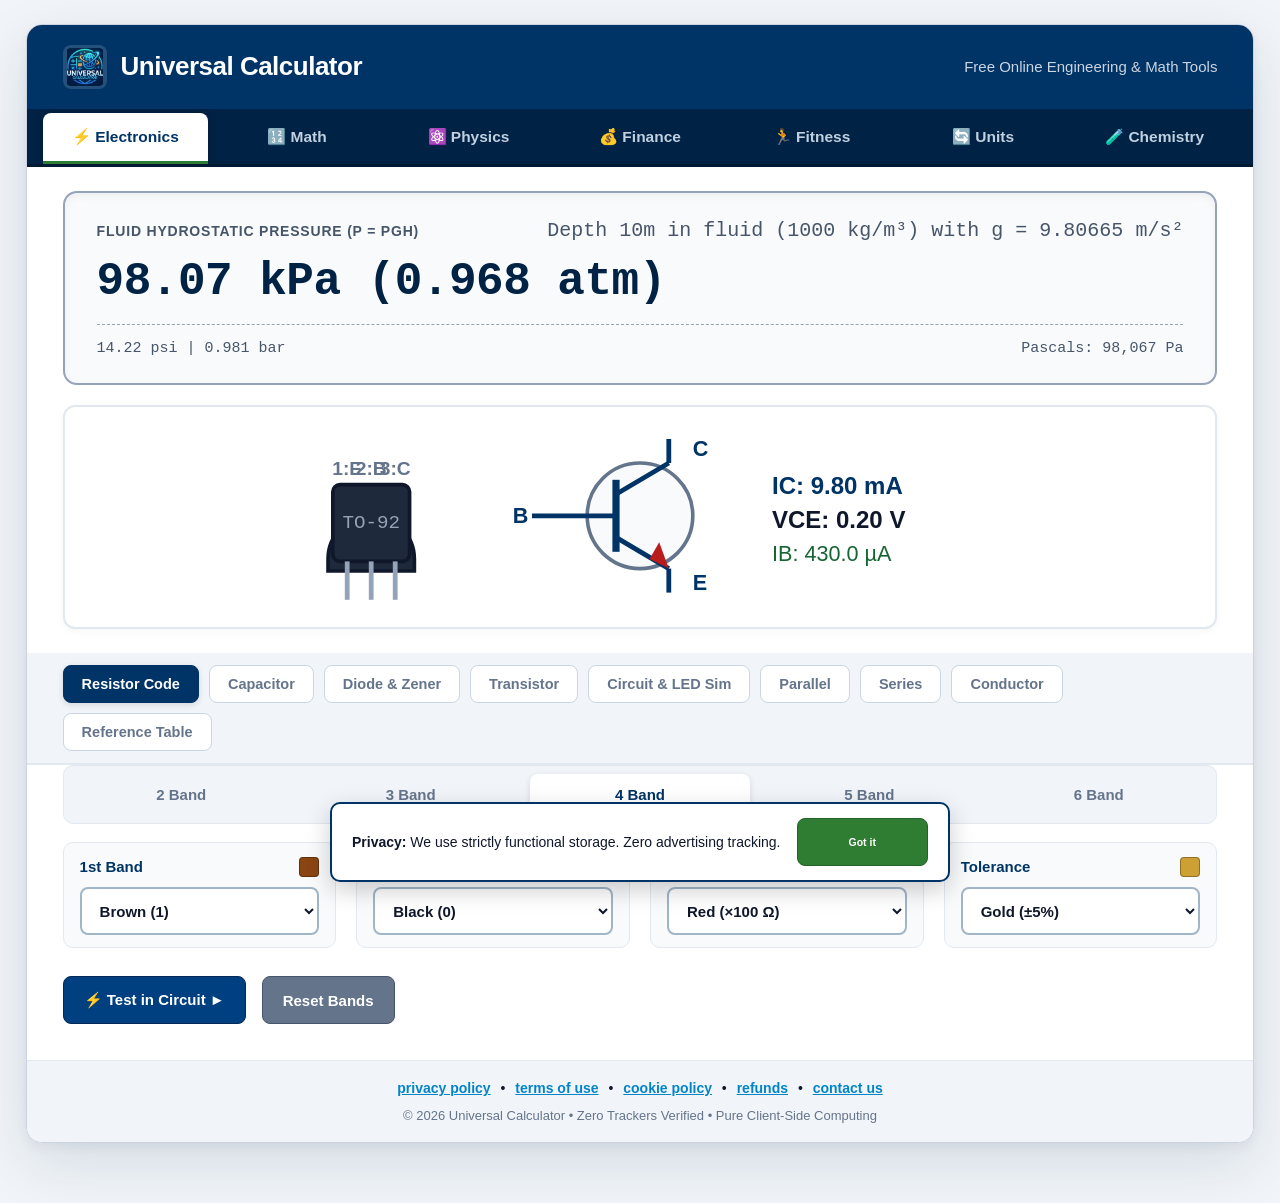
==== commit 79dbe304: "Full-width desktop web application layout with 46px LCD digits and large readable controls" ====
--- a/index.html
+++ b/index.html
@@ -6,7 +6,7 @@
   <title>Universal Calculator</title>
   <meta name="description" content="Universal Calculator: All-in-one compact web calculator for Electronics, Basic Math, Scientific, Physics, Finance, BMI Fitness, Unit Conversions, and Chemistry.">
   <link rel="icon" type="image/png" href="logo/logo.png">
-  <link rel="stylesheet" href="styles.css?v=3.0">
+  <link rel="stylesheet" href="styles.css?v=2026.11.03.2">
 </head>
 <body>
 
--- a/styles.css
+++ b/styles.css
@@ -1,5 +1,5 @@
 /* ==========================================================================
-   UNIVERSAL CALCULATOR - MODERN FULL-SCREEN RESPONSIVE STYLESHEET
+   UNIVERSAL CALCULATOR - FULL-WIDTH MODERN WEB APPLICATION STYLESHEET
    Spacious, clear, high-contrast, WCAG AA/AAA compliant web application.
    ========================================================================== */
 
@@ -7,7 +7,7 @@
   --bg-page: #f1f5f9;
   --calc-chassis: #ffffff;
   --calc-border: #cbd5e1;
-  --calc-shadow: 0 16px 48px rgba(0, 34, 68, 0.12), 0 2px 8px rgba(0, 0, 0, 0.04);
+  --calc-shadow: 0 20px 60px rgba(0, 34, 68, 0.12), 0 4px 12px rgba(0, 0, 0, 0.05);
   
   --primary-navy: #003366;
   --primary-nav-bg: #002244;
@@ -62,13 +62,13 @@
   background-color: var(--bg-page);
   color: var(--text-main);
   min-height: 100vh;
+  margin: 0;
+  padding: 0 0 60px 0;
+  line-height: 1.6;
+  font-size: 16px;
   display: flex;
   flex-direction: column;
   align-items: center;
-  justify-content: flex-start;
-  padding: 24px 16px 40px;
-  line-height: 1.5;
-  font-size: 15px;
   -webkit-font-smoothing: antialiased;
 }
 
@@ -80,72 +80,72 @@
 .skip-link {
   position: absolute;
   top: -60px;
-  left: 16px;
+  left: 20px;
   background: var(--primary-navy);
   color: #fff;
-  padding: 8px 16px;
+  padding: 10px 18px;
   z-index: 10000;
   font-weight: bold;
   border-radius: 4px;
 }
 .skip-link:focus {
-  top: 10px;
-}
-
-/* --------------------------------------------------------------------------
-   CALCULATOR DEVICE WRAPPER (FULL-SCREEN RESPONSIVE CHASSIS)
+  top: 14px;
+}
+
+/* --------------------------------------------------------------------------
+   CALCULATOR DEVICE WRAPPER (FULL-WIDTH MODERN CHASSIS)
    -------------------------------------------------------------------------- */
 .calculator-device {
-  width: 100%;
-  max-width: 1200px;
+  width: 96%;
+  max-width: 1400px;
   background-color: var(--calc-chassis);
   border: 1px solid var(--calc-border);
-  border-radius: 14px;
+  border-radius: 16px;
   box-shadow: var(--calc-shadow);
   overflow: hidden;
   display: flex;
   flex-direction: column;
-  margin: 0 auto;
+  margin: 24px auto 0;
 }
 
 /* Calculator Top Bar */
 .calc-header-bar {
   background-color: var(--primary-navy);
   color: #ffffff;
-  padding: 16px 28px;
+  padding: 20px 36px;
   display: flex;
   align-items: center;
   justify-content: space-between;
-  gap: 16px;
+  gap: 20px;
   flex-wrap: wrap;
 }
 
 .calc-title-box {
   display: flex;
   align-items: center;
-  gap: 12px;
+  gap: 14px;
   flex-shrink: 0;
 }
 
 .calc-logo-img {
-  width: 36px;
-  height: 36px;
+  width: 44px;
+  height: 44px;
   object-fit: contain;
-  border-radius: 6px;
+  border-radius: 8px;
   display: block;
-  background-color: rgba(255, 255, 255, 0.12);
-  padding: 2px;
+  background-color: rgba(255, 255, 255, 0.14);
+  padding: 3px;
 }
 
 .calc-title {
-  font-size: 22px;
+  font-size: 26px;
   font-weight: 800;
-  letter-spacing: -0.4px;
+  letter-spacing: -0.5px;
 }
 
 .calc-header-tagline {
-  font-size: 13.5px;
-  color: #94a3b8;
+  font-size: 15px;
+  color: #cbd5e1;
   font-weight: 500;
 }
 
@@ -155,26 +155,26 @@
 .master-tabs-bar {
   background-color: var(--primary-nav-bg);
   display: flex;
-  border-bottom: 2px solid #001a33;
+  border-bottom: 3px solid #001a33;
   overflow-x: auto;
-  padding: 0 12px;
-  gap: 4px;
+  padding: 4px 16px 0;
+  gap: 6px;
 }
 
 .master-tab {
-  flex: 1 1 120px;
+  flex: 1 1 130px;
   background: none;
   border: none;
   color: #c0d0e0;
-  font-size: 14px;
-  font-weight: 700;
-  padding: 13px 16px;
+  font-size: 15.5px;
+  font-weight: 700;
+  padding: 15px 18px;
   cursor: pointer;
   text-align: center;
   white-space: nowrap;
   transition: all 0.15s ease;
   border-bottom: 3px solid transparent;
-  border-radius: 6px 6px 0 0;
+  border-radius: 8px 8px 0 0;
 }
 
 .master-tab:hover {
@@ -186,7 +186,7 @@
   background-color: var(--calc-chassis);
   color: var(--primary-navy);
   border-bottom-color: var(--accent-green);
-  box-shadow: 0 -2px 8px rgba(0,0,0,0.12);
+  box-shadow: 0 -2px 10px rgba(0,0,0,0.12);
 }
 
 /* Sub-Tabs for Electronics & Multi-Tools */
@@ -194,21 +194,21 @@
   background-color: #f1f5f9;
   display: flex;
   overflow-x: auto;
-  border-bottom: 1px solid var(--border-light);
-  padding: 10px 24px;
-  gap: 8px;
+  border-bottom: 2px solid var(--border-light);
+  padding: 12px 36px;
+  gap: 10px;
   flex-wrap: wrap;
 }
 
 .sub-tab {
   flex: 0 0 auto;
   background: #ffffff;
-  border: 1px solid #cbd5e1;
+  border: 1.5px solid #cbd5e1;
   color: var(--text-muted);
-  font-size: 13px;
-  font-weight: 700;
-  padding: 8px 16px;
-  border-radius: 6px;
+  font-size: 14.5px;
+  font-weight: 700;
+  padding: 10px 18px;
+  border-radius: 8px;
   cursor: pointer;
   text-align: center;
   white-space: nowrap;
@@ -224,7 +224,7 @@
   background-color: var(--primary-navy);
   color: #ffffff;
   border-color: var(--primary-navy);
-  box-shadow: 0 2px 4px rgba(0,0,0,0.12);
+  box-shadow: 0 2px 6px rgba(0,0,0,0.12);
 }
 
 /* --------------------------------------------------------------------------
@@ -232,33 +232,33 @@
    -------------------------------------------------------------------------- */
 .calc-lcd-screen {
   background-color: var(--lcd-bg);
-  border: 2px solid var(--lcd-border);
-  border-radius: 10px;
-  margin: 20px 28px 16px;
-  padding: 16px 24px;
-  box-shadow: inset 0 2px 6px rgba(0, 0, 0, 0.04);
+  border: 2.5px solid var(--lcd-border);
+  border-radius: 14px;
+  margin: 24px 36px 20px;
+  padding: 22px 32px;
+  box-shadow: inset 0 3px 8px rgba(0, 0, 0, 0.05);
 }
 
 .lcd-top-row {
   display: flex;
   align-items: baseline;
   justify-content: space-between;
-  gap: 12px;
+  gap: 16px;
 }
 
 .lcd-tag {
-  font-size: 12.5px;
+  font-size: 14px;
   font-weight: 800;
   text-transform: uppercase;
   color: var(--lcd-subtext);
-  letter-spacing: 0.6px;
+  letter-spacing: 0.8px;
 }
 
 .lcd-expression-line {
   font-family: var(--font-mono);
-  font-size: 16px;
+  font-size: 20px;
   color: var(--lcd-subtext);
-  min-height: 22px;
+  min-height: 28px;
   text-align: right;
   overflow: hidden;
   text-overflow: ellipsis;
@@ -267,24 +267,24 @@
 
 .lcd-main-digits {
   font-family: var(--font-mono);
-  font-size: 34px;
+  font-size: 46px;
   font-weight: 800;
   color: var(--lcd-text);
-  line-height: 1.25;
+  line-height: 1.2;
   letter-spacing: -0.5px;
   word-break: break-all;
-  margin: 4px 0;
+  margin: 8px 0;
 }
 
 .lcd-sub-row {
   display: flex;
   justify-content: space-between;
   flex-wrap: wrap;
-  gap: 8px;
-  margin-top: 10px;
-  padding-top: 8px;
-  border-top: 1px dashed var(--lcd-border);
-  font-size: 13px;
+  gap: 10px;
+  margin-top: 14px;
+  padding-top: 12px;
+  border-top: 1.5px dashed var(--lcd-border);
+  font-size: 15px;
   font-family: var(--font-mono);
   color: var(--lcd-subtext);
 }
@@ -293,18 +293,19 @@
    INTERACTIVE GRAPHIC VIEWPORT (RESISTOR / CIRCUIT SCHEMATIC)
    -------------------------------------------------------------------------- */
 .calc-graphic-window {
-  margin: 0 28px 18px;
+  margin: 0 36px 24px;
   background-color: #ffffff;
-  border: 1px solid var(--border-light);
-  border-radius: 8px;
-  padding: 12px 20px;
+  border: 2px solid var(--border-light);
+  border-radius: 12px;
+  padding: 20px 32px;
   text-align: center;
-  box-shadow: 0 1px 3px rgba(0,0,0,0.04);
+  box-shadow: 0 2px 8px rgba(0,0,0,0.04);
 }
 
 .calc-graphic-window svg {
   width: 100%;
-  max-height: 130px;
+  max-width: 960px;
+  max-height: 180px;
   display: block;
   margin: 0 auto;
 }
@@ -322,10 +323,10 @@
 }
 
 .sub-panel-box {
-  padding: 0 28px 24px;
+  padding: 0 36px 36px;
   display: none;
   flex-direction: column;
-  gap: 14px;
+  gap: 18px;
 }
 
 .sub-panel-box.active {
@@ -339,21 +340,21 @@
   display: flex;
   align-items: center;
   justify-content: space-between;
-  gap: 8px;
+  gap: 10px;
   background-color: var(--bg-page);
-  padding: 6px;
-  border-radius: 8px;
-  border: 1px solid var(--border-light);
+  padding: 8px;
+  border-radius: 10px;
+  border: 1.5px solid var(--border-light);
 }
 
 .band-count-btn {
   flex: 1;
   background: none;
   border: none;
-  font-size: 13px;
-  font-weight: 700;
-  padding: 8px 12px;
-  border-radius: 6px;
+  font-size: 15px;
+  font-weight: 700;
+  padding: 12px 18px;
+  border-radius: 8px;
   color: var(--text-muted);
   cursor: pointer;
   transition: all 0.12s ease;
@@ -362,52 +363,52 @@
 .band-count-btn[aria-pressed="true"] {
   background-color: var(--calc-chassis);
   color: var(--primary-navy);
-  box-shadow: 0 2px 5px rgba(0,0,0,0.1);
+  box-shadow: 0 2px 6px rgba(0,0,0,0.12);
 }
 
 .band-dropdowns-grid {
   display: grid;
-  grid-template-columns: repeat(auto-fit, minmax(210px, 1fr));
-  gap: 12px 16px;
+  grid-template-columns: repeat(auto-fit, minmax(240px, 1fr));
+  gap: 16px 20px;
 }
 
 .band-item-box {
   background-color: var(--lcd-bg);
-  border: 1px solid var(--border-light);
-  border-radius: 8px;
-  padding: 10px 14px;
+  border: 1.5px solid var(--border-light);
+  border-radius: 10px;
+  padding: 12px 16px;
   display: flex;
   flex-direction: column;
-  gap: 6px;
+  gap: 8px;
 }
 
 .band-item-header {
   display: flex;
   align-items: center;
   justify-content: space-between;
-  font-size: 13px;
+  font-size: 15px;
   font-weight: 700;
   color: var(--primary-navy);
 }
 
 .color-swatch-pip {
-  width: 16px;
-  height: 16px;
-  border-radius: 3px;
-  border: 1px solid rgba(0,0,0,0.3);
+  width: 20px;
+  height: 20px;
+  border-radius: 4px;
+  border: 1.5px solid rgba(0,0,0,0.3);
 }
 
 .calc-select-control {
   width: 100%;
-  padding: 8px 10px;
-  font-size: 13.5px;
+  padding: 10px 14px;
+  font-size: 15px;
   font-weight: 600;
-  border: 1.5px solid #a0b5c8;
-  border-radius: 6px;
+  border: 2px solid #a0b5c8;
+  border-radius: 8px;
   background: #ffffff;
   color: var(--text-main);
   cursor: pointer;
-  height: 38px;
+  height: 48px;
   transition: border-color 0.15s ease;
 }
 .calc-select-control:focus {
@@ -416,8 +417,8 @@
 
 .calc-actions-strip {
   display: flex;
-  gap: 12px;
-  margin-top: 6px;
+  gap: 16px;
+  margin-top: 10px;
   flex-wrap: wrap;
 }
 
@@ -426,12 +427,13 @@
   background-color: var(--accent-green);
   color: #ffffff;
   border: 1px solid #236327;
-  border-radius: 6px;
-  padding: 10px 18px;
-  font-size: 13.5px;
+  border-radius: 8px;
+  padding: 12px 22px;
+  font-size: 15px;
   font-weight: 700;
   cursor: pointer;
   text-align: center;
+  min-height: 48px;
   transition: background-color 0.15s ease;
 }
 .btn-calc-main:hover {
@@ -442,11 +444,12 @@
   background-color: #004080;
   color: #ffffff;
   border: 1px solid #002b55;
-  border-radius: 6px;
-  padding: 10px 16px;
-  font-size: 13.5px;
-  font-weight: 700;
-  cursor: pointer;
+  border-radius: 8px;
+  padding: 12px 20px;
+  font-size: 15px;
+  font-weight: 700;
+  cursor: pointer;
+  min-height: 48px;
   transition: background-color 0.15s ease;
 }
 .btn-calc-sub:hover {
@@ -457,11 +460,12 @@
   background-color: #64748b;
   color: #ffffff;
   border: 1px solid #475569;
-  border-radius: 6px;
-  padding: 10px 16px;
-  font-size: 13.5px;
-  font-weight: 700;
-  cursor: pointer;
+  border-radius: 8px;
+  padding: 12px 20px;
+  font-size: 15px;
+  font-weight: 700;
+  cursor: pointer;
+  min-height: 48px;
   transition: background-color 0.15s ease;
 }
 .btn-calc-reset:hover {
@@ -472,108 +476,108 @@
 .sim-controls-form {
   display: flex;
   flex-direction: column;
-  gap: 10px;
+  gap: 14px;
   background: var(--lcd-bg);
-  border: 1px solid var(--border-light);
-  border-radius: 8px;
-  padding: 14px 18px;
+  border: 1.5px solid var(--border-light);
+  border-radius: 12px;
+  padding: 20px 24px;
 }
 
 .sim-input-row {
   display: flex;
   align-items: center;
   justify-content: space-between;
-  gap: 12px;
+  gap: 14px;
   flex-wrap: wrap;
 }
 
 .sim-input-row label {
-  font-size: 13.5px;
+  font-size: 15.5px;
   font-weight: 700;
   color: var(--primary-navy);
-  flex: 0 0 160px;
+  flex: 0 0 180px;
 }
 
 .sim-input-group {
   flex: 1;
   display: flex;
-  gap: 8px;
+  gap: 10px;
   align-items: center;
 }
 
 .sim-text-field {
-  width: 120px;
-  padding: 7px 10px;
-  font-size: 14px;
+  width: 140px;
+  padding: 10px 14px;
+  font-size: 16px;
   font-family: var(--font-mono);
-  border: 1.5px solid #a0b5c8;
-  border-radius: 6px;
-  height: 38px;
+  border: 2px solid #a0b5c8;
+  border-radius: 8px;
+  height: 46px;
 }
 
 .sim-verdict-box {
-  padding: 14px 18px;
-  border-radius: 8px;
-  font-size: 13.5px;
-  line-height: 1.5;
+  padding: 18px 24px;
+  border-radius: 10px;
+  font-size: 15.5px;
+  line-height: 1.6;
 }
 
 .sim-verdict-box.safe {
   background-color: var(--safe-bg);
-  border: 1.5px solid var(--safe-border);
+  border: 2px solid var(--safe-border);
   color: var(--safe-text);
 }
 
 .sim-verdict-box.danger {
   background-color: var(--danger-bg);
-  border: 1.5px solid var(--danger-border);
+  border: 2px solid var(--danger-border);
   color: var(--danger-text);
 }
 
 .sim-verdict-box.warning {
   background-color: var(--warning-bg);
-  border: 1.5px solid var(--warning-border);
+  border: 2px solid var(--warning-border);
   color: var(--warning-text);
 }
 
 .sim-verdict-title {
-  font-size: 14.5px;
+  font-size: 17px;
   font-weight: 800;
-  margin-bottom: 6px;
+  margin-bottom: 8px;
 }
 
 .sim-metrics-grid {
   display: grid;
-  grid-template-columns: repeat(auto-fit, minmax(140px, 1fr));
-  gap: 6px 12px;
-  margin: 8px 0;
-  padding: 6px 10px;
-  background: rgba(255, 255, 255, 0.85);
-  border-radius: 6px;
+  grid-template-columns: repeat(auto-fit, minmax(180px, 1fr));
+  gap: 10px 16px;
+  margin: 10px 0;
+  padding: 10px 14px;
+  background: rgba(255, 255, 255, 0.88);
+  border-radius: 8px;
   font-family: var(--font-mono);
-  font-size: 12.5px;
+  font-size: 14px;
 }
 
 .text-area-box {
   width: 100%;
-  height: 60px;
+  height: 72px;
   font-family: var(--font-mono);
-  font-size: 13.5px;
-  padding: 8px 10px;
-  border: 1.5px solid #a0b5c8;
-  border-radius: 6px;
+  font-size: 15px;
+  padding: 10px 14px;
+  border: 2px solid #a0b5c8;
+  border-radius: 8px;
 }
 
 .sim-output-box {
   background-color: var(--safe-bg);
-  border: 1.5px solid var(--safe-border);
-  padding: 12px 16px;
-  border-radius: 8px;
-  font-size: 13.5px;
+  border: 2px solid var(--safe-border);
+  padding: 16px 20px;
+  border-radius: 10px;
+  font-size: 15.5px;
 }
 
 .sim-output-val {
-  font-size: 18px;
+  font-size: 22px;
   font-weight: 800;
   font-family: var(--font-mono);
   color: #065f46;
@@ -583,36 +587,36 @@
    PANEL 2: COMBINED STANDARD & SCIENTIFIC CALCULATOR
    -------------------------------------------------------------------------- */
 .calc-mode-switcher-container {
-  padding: 12px 28px 8px;
+  padding: 16px 36px 12px;
 }
 
 .calc-mode-toggle-group {
   display: flex;
   background: #e2e8f0;
-  border-radius: 8px;
-  padding: 4px;
-  gap: 6px;
-  border: 1px solid #cbd5e1;
-  max-width: 480px;
+  border-radius: 10px;
+  padding: 6px;
+  gap: 8px;
+  border: 1.5px solid #cbd5e1;
+  max-width: 540px;
   margin: 0 auto;
 }
 
 .calc-mode-toggle-btn {
   flex: 1;
-  padding: 10px 18px;
-  font-size: 14px;
+  padding: 12px 24px;
+  font-size: 16px;
   font-weight: 700;
   font-family: var(--font-family);
   border: none;
   background: transparent;
   color: var(--text-muted);
-  border-radius: 6px;
+  border-radius: 8px;
   cursor: pointer;
   transition: all 0.15s ease;
   display: flex;
   align-items: center;
   justify-content: center;
-  gap: 8px;
+  gap: 10px;
 }
 
 .calc-mode-toggle-btn:hover {
@@ -622,15 +626,15 @@
 .calc-mode-toggle-btn.active {
   background: #ffffff;
   color: var(--primary-navy);
-  box-shadow: 0 2px 5px rgba(0, 0, 0, 0.12);
+  box-shadow: 0 2px 6px rgba(0, 0, 0, 0.14);
 }
 
 .keypad-container {
-  padding: 0 28px 24px;
+  padding: 0 36px 36px;
   display: flex;
   flex-direction: column;
-  gap: 10px;
-  max-width: 680px;
+  gap: 14px;
+  max-width: 760px;
   margin: 0 auto;
   width: 100%;
 }
@@ -639,24 +643,24 @@
   display: flex;
   align-items: center;
   justify-content: space-between;
-  margin-bottom: 4px;
+  margin-bottom: 6px;
 }
 
 .deg-rad-switch {
   display: inline-flex;
   background: var(--bg-page);
-  border: 1px solid var(--border-light);
-  border-radius: 6px;
-  padding: 2px;
+  border: 1.5px solid var(--border-light);
+  border-radius: 8px;
+  padding: 3px;
 }
 
 .deg-rad-btn {
   background: none;
   border: none;
-  padding: 5px 12px;
-  font-size: 12px;
-  font-weight: 700;
-  border-radius: 4px;
+  padding: 6px 16px;
+  font-size: 13.5px;
+  font-weight: 700;
+  border-radius: 6px;
   cursor: pointer;
   color: var(--text-muted);
 }
@@ -668,17 +672,17 @@
 
 .memory-bar {
   display: flex;
-  gap: 6px;
+  gap: 8px;
 }
 
 .btn-mem {
   background: #f1f5f9;
-  border: 1px solid #cbd5e1;
-  border-radius: 4px;
-  font-size: 12px;
+  border: 1.5px solid #cbd5e1;
+  border-radius: 6px;
+  font-size: 13.5px;
   font-weight: 700;
   color: var(--primary-navy);
-  padding: 4px 10px;
+  padding: 6px 14px;
   cursor: pointer;
 }
 .btn-mem:hover { background: #e2e8f0; }
@@ -687,23 +691,23 @@
 .keys-grid-basic {
   display: grid;
   grid-template-columns: repeat(4, 1fr);
-  gap: 10px;
+  gap: 12px;
 }
 
 .keys-grid-sci {
   display: grid;
   grid-template-columns: repeat(5, 1fr);
-  gap: 8px;
+  gap: 10px;
 }
 
 .calc-key {
   font-family: var(--font-family);
-  font-size: 18px;
-  font-weight: 700;
-  padding: 14px 6px;
-  min-height: 52px;
-  border-radius: 8px;
-  border: 1px solid #cbd5e1;
+  font-size: 22px;
+  font-weight: 800;
+  padding: 16px 8px;
+  min-height: 60px;
+  border-radius: 10px;
+  border: 1.5px solid #cbd5e1;
   cursor: pointer;
   user-select: none;
   text-align: center;
@@ -714,7 +718,7 @@
 }
 
 .calc-key:active {
-  transform: translateY(1.5px);
+  transform: translateY(2px);
 }
 
 /* Button variants */
@@ -734,9 +738,9 @@
 .calc-key.sci-fn {
   background-color: var(--btn-fn-bg);
   color: #004080;
-  font-size: 14px;
-  padding: 12px 4px;
-  min-height: 48px;
+  font-size: 16px;
+  padding: 14px 6px;
+  min-height: 54px;
 }
 .calc-key.sci-fn:hover { background-color: var(--btn-fn-hover); }
 
@@ -760,51 +764,51 @@
    PANEL 4: PHYSICS CALCULATOR STYLING
    -------------------------------------------------------------------------- */
 .physics-container {
-  padding: 0 28px 24px;
+  padding: 0 36px 36px;
   display: flex;
   flex-direction: column;
-  gap: 12px;
+  gap: 16px;
 }
 
 .physics-select-card {
   background: var(--lcd-bg);
-  border: 1px solid var(--border-light);
-  border-radius: 8px;
-  padding: 12px 16px;
+  border: 1.5px solid var(--border-light);
+  border-radius: 12px;
+  padding: 18px 24px;
   display: flex;
   flex-direction: column;
-  gap: 10px;
+  gap: 14px;
 }
 
 .physics-form-row {
   display: flex;
   align-items: center;
   justify-content: space-between;
-  gap: 12px;
+  gap: 16px;
 }
 
 .physics-form-row label {
-  font-size: 13.5px;
+  font-size: 15.5px;
   font-weight: 700;
   color: var(--primary-navy);
-  flex: 0 0 140px;
+  flex: 0 0 160px;
 }
 
 .physics-inputs-grid {
   display: grid;
-  grid-template-columns: repeat(auto-fit, minmax(220px, 1fr));
-  gap: 10px 16px;
-  margin-top: 6px;
+  grid-template-columns: repeat(auto-fit, minmax(260px, 1fr));
+  gap: 14px 20px;
+  margin-top: 8px;
 }
 
 .physics-input-cell {
   display: flex;
   flex-direction: column;
-  gap: 4px;
+  gap: 6px;
 }
 
 .physics-input-cell label {
-  font-size: 13px;
+  font-size: 14.5px;
   font-weight: 700;
   color: #334155;
 }
@@ -812,70 +816,70 @@
 .physics-input-group {
   display: flex;
   align-items: center;
-  gap: 6px;
+  gap: 8px;
 }
 
 .physics-unit-tag {
-  font-size: 13px;
+  font-size: 15px;
   color: var(--text-muted);
   font-family: var(--font-mono);
   font-weight: 700;
-  min-width: 34px;
+  min-width: 40px;
 }
 
 /* Physics Solution Card */
 .physics-solution-card {
   background: var(--safe-bg);
-  border: 1.5px solid var(--safe-border);
-  border-radius: 8px;
-  padding: 14px 18px;
-  font-size: 13.5px;
-  line-height: 1.5;
+  border: 2px solid var(--safe-border);
+  border-radius: 12px;
+  padding: 20px 26px;
+  font-size: 15.5px;
+  line-height: 1.6;
 }
 
 .physics-solution-title {
   font-weight: 800;
   color: var(--safe-text);
-  font-size: 15px;
-  margin-bottom: 6px;
+  font-size: 18px;
+  margin-bottom: 8px;
 }
 
 .physics-formula-display {
   font-family: var(--font-mono);
-  font-size: 14.5px;
-  background: rgba(255, 255, 255, 0.85);
-  padding: 6px 12px;
-  border-radius: 6px;
-  margin: 6px 0;
+  font-size: 17px;
+  background: rgba(255, 255, 255, 0.9);
+  padding: 10px 16px;
+  border-radius: 8px;
+  margin: 8px 0;
   color: #0f172a;
 }
 
 .physics-step-breakdown {
-  font-size: 13px;
+  font-size: 15px;
   color: #1e293b;
-  margin-top: 6px;
+  margin-top: 8px;
 }
 
 /* --------------------------------------------------------------------------
    IEC 60062 REFERENCE TABLE & STANDARDS (ELECTRONICS SUB-TOOL)
    -------------------------------------------------------------------------- */
 .ref-table-wrapper {
-  max-height: 340px;
+  max-height: 420px;
   overflow-y: auto;
-  border: 1px solid var(--border-light);
-  border-radius: 6px;
-  margin-bottom: 12px;
+  border: 1.5px solid var(--border-light);
+  border-radius: 10px;
+  margin-bottom: 16px;
   background: #ffffff;
 }
 
 .iec-ref-table {
   width: 100%;
   border-collapse: collapse;
-  font-size: 13px;
+  font-size: 14.5px;
 }
 
 .iec-ref-table th, .iec-ref-table td {
-  padding: 8px 12px;
+  padding: 10px 16px;
   border-bottom: 1px solid #eef2f6;
   text-align: left;
 }
@@ -891,21 +895,21 @@
 
 .color-badge {
   display: inline-block;
-  padding: 2px 8px;
-  border-radius: 4px;
-  font-weight: 700;
-  font-size: 12px;
+  padding: 3px 10px;
+  border-radius: 6px;
+  font-weight: 700;
+  font-size: 13.5px;
 }
 
 .ref-formula-strip {
   display: flex;
   flex-direction: column;
-  gap: 4px;
-  font-size: 13px;
+  gap: 6px;
+  font-size: 14.5px;
   background-color: #f8fafc;
-  border: 1px solid var(--border-light);
-  border-radius: 6px;
-  padding: 10px 14px;
+  border: 1.5px solid var(--border-light);
+  border-radius: 8px;
+  padding: 12px 18px;
 }
 
 /* --------------------------------------------------------------------------
@@ -913,49 +917,49 @@
    -------------------------------------------------------------------------- */
 .result-summary-card {
   background-color: #f8fafc;
-  border: 1.5px solid var(--calc-border);
-  border-radius: 8px;
-  padding: 14px 18px;
-  margin-top: 12px;
+  border: 2px solid var(--calc-border);
+  border-radius: 12px;
+  padding: 20px 26px;
+  margin-top: 16px;
 }
 
 .result-header {
-  font-size: 15px;
+  font-size: 18px;
   font-weight: 800;
   color: var(--primary-navy);
-  margin-bottom: 8px;
-  padding-bottom: 6px;
-  border-bottom: 1px dashed #cbd5e1;
+  margin-bottom: 12px;
+  padding-bottom: 8px;
+  border-bottom: 1.5px dashed #cbd5e1;
 }
 
 .result-metrics-grid {
   display: grid;
-  grid-template-columns: repeat(auto-fit, minmax(200px, 1fr));
-  gap: 10px 16px;
-  font-size: 13.5px;
+  grid-template-columns: repeat(auto-fit, minmax(240px, 1fr));
+  gap: 12px 20px;
+  font-size: 15px;
 }
 
 .ratio-progress-bar {
   display: flex;
-  height: 10px;
-  border-radius: 5px;
-  overflow: hidden;
-  margin-top: 10px;
-}
-
-/* --------------------------------------------------------------------------
-   BMI CATEGORY GAUGE (FITNESS)
-   -------------------------------------------------------------------------- */
-.bmi-gauge-bar {
-  display: flex;
-  height: 26px;
+  height: 12px;
   border-radius: 6px;
   overflow: hidden;
-  margin: 8px 0;
-  font-size: 11.5px;
+  margin-top: 12px;
+}
+
+/* --------------------------------------------------------------------------
+   BMI CATEGORY GAUGE (FITNESS)
+   -------------------------------------------------------------------------- */
+.bmi-gauge-bar {
+  display: flex;
+  height: 32px;
+  border-radius: 8px;
+  overflow: hidden;
+  margin: 10px 0;
+  font-size: 13px;
   font-weight: 700;
   text-align: center;
-  line-height: 26px;
+  line-height: 32px;
 }
 
 .bmi-zone.under { background-color: #60a5fa; color: #fff; flex: 18.5; }
@@ -964,8 +968,8 @@
 .bmi-zone.obese { background-color: #ef4444; color: #fff; flex: 10; }
 
 .bmi-zone.active {
-  box-shadow: inset 0 0 0 2px #000;
-  font-size: 12.5px;
+  box-shadow: inset 0 0 0 3px #000;
+  font-size: 14px;
 }
 
 /* --------------------------------------------------------------------------
@@ -974,14 +978,14 @@
 .converter-box {
   display: flex;
   align-items: center;
-  gap: 14px;
-  margin: 12px 0;
+  gap: 18px;
+  margin: 16px 0;
   flex-wrap: wrap;
 }
 
 .conv-col {
   flex: 1;
-  min-width: 200px;
+  min-width: 240px;
   display: flex;
   flex-direction: column;
 }
@@ -989,16 +993,16 @@
 .conv-swap-col {
   display: flex;
   align-items: center;
-  padding-top: 16px;
+  padding-top: 20px;
 }
 
 .btn-swap-units {
   background: #e2e8f0;
-  border: 1px solid var(--calc-border);
+  border: 1.5px solid var(--calc-border);
   border-radius: 50%;
-  width: 40px;
-  height: 40px;
-  font-size: 18px;
+  width: 48px;
+  height: 48px;
+  font-size: 22px;
   font-weight: bold;
   cursor: pointer;
   display: flex;
@@ -1015,14 +1019,14 @@
 
 .conv-rate-badge {
   background: #f1f5f9;
-  border: 1px solid #cbd5e1;
-  border-radius: 6px;
-  padding: 8px 14px;
-  font-size: 13.5px;
+  border: 1.5px solid #cbd5e1;
+  border-radius: 8px;
+  padding: 10px 18px;
+  font-size: 15px;
   font-weight: 700;
   color: var(--primary-navy);
   text-align: center;
-  margin-top: 10px;
+  margin-top: 14px;
 }
 
 /* --------------------------------------------------------------------------
@@ -1030,24 +1034,24 @@
    -------------------------------------------------------------------------- */
 .calc-bottom-bar {
   background-color: var(--bg-page);
-  border-top: 1px solid var(--border-light);
-  padding: 12px 20px;
+  border-top: 1.5px solid var(--border-light);
+  padding: 16px 28px;
   text-align: center;
-  font-size: 13px;
+  font-size: 14px;
 }
 
 .legal-links-row {
-  margin-bottom: 4px;
+  margin-bottom: 6px;
 }
 
 .legal-links-row button {
   background: none;
   border: none;
   color: var(--accent-blue);
-  font-size: 12.5px;
+  font-size: 14px;
   font-weight: 600;
   cursor: pointer;
-  padding: 0 4px;
+  padding: 0 6px;
   text-decoration: underline;
 }
 .legal-links-row button:hover {
@@ -1056,7 +1060,7 @@
 
 .calc-copy-line {
   color: var(--text-muted);
-  font-size: 12px;
+  font-size: 13px;
 }
 
 /* Modal Windows */
@@ -1067,7 +1071,7 @@
   display: none;
   align-items: center;
   justify-content: center;
-  padding: 16px;
+  padding: 20px;
   z-index: 99999;
 }
 
@@ -1078,26 +1082,26 @@
 .modal-window {
   background: #ffffff;
   border: 2px solid var(--primary-navy);
-  border-radius: 10px;
+  border-radius: 12px;
   width: 100%;
-  max-width: 640px;
+  max-width: 720px;
   max-height: 85vh;
   display: flex;
   flex-direction: column;
-  box-shadow: 0 16px 40px rgba(0, 0, 0, 0.35);
+  box-shadow: 0 20px 50px rgba(0, 0, 0, 0.35);
 }
 
 .modal-header {
   background-color: var(--primary-navy);
   color: #ffffff;
-  padding: 12px 18px;
+  padding: 16px 22px;
   display: flex;
   align-items: center;
   justify-content: space-between;
 }
 
 .modal-title {
-  font-size: 16px;
+  font-size: 18px;
   font-weight: 800;
 }
 
@@ -1105,60 +1109,60 @@
   background: none;
   border: none;
   color: #ffffff;
-  font-size: 22px;
+  font-size: 26px;
   font-weight: bold;
   cursor: pointer;
   line-height: 1;
 }
 
 .modal-body {
-  padding: 16px 20px;
+  padding: 20px 24px;
   overflow-y: auto;
-  font-size: 13.5px;
+  font-size: 14.5px;
   line-height: 1.6;
   color: #1e293b;
 }
 
 .modal-body h4 {
-  font-size: 14.5px;
+  font-size: 16px;
   color: var(--primary-navy);
-  margin: 12px 0 4px;
+  margin: 14px 0 6px;
 }
 
 .modal-body p {
-  margin-bottom: 8px;
+  margin-bottom: 10px;
 }
 
 .modal-footer {
-  padding: 10px 18px;
+  padding: 14px 22px;
   background-color: var(--bg-page);
-  border-top: 1px solid var(--border-light);
+  border-top: 1.5px solid var(--border-light);
   text-align: right;
 }
 
 /* Cookie Toast Notice */
 .cookie-toast-banner {
   position: fixed;
-  bottom: 14px;
-  left: 16px;
-  right: 16px;
-  max-width: 560px;
+  bottom: 18px;
+  left: 20px;
+  right: 20px;
+  max-width: 620px;
   margin: 0 auto;
   background: #ffffff;
-  border: 1.5px solid var(--primary-navy);
-  border-radius: 8px;
-  padding: 10px 16px;
-  box-shadow: 0 6px 18px rgba(0,0,0,0.18);
+  border: 2px solid var(--primary-navy);
+  border-radius: 10px;
+  padding: 14px 20px;
+  box-shadow: 0 8px 24px rgba(0,0,0,0.2);
   display: none;
   z-index: 9999;
-  font-size: 13px;
+  font-size: 14px;
 }
 
 .cookie-toast-flex {
   display: flex;
   align-items: center;
   justify-content: space-between;
-  gap: 12px;
+  gap: 16px;
 }
 
 .sr-only {
@@ -1175,34 +1179,34 @@
 /* --------------------------------------------------------------------------
    RESPONSIVE DESIGN BREAKPOINTS
    -------------------------------------------------------------------------- */
-@media (max-width: 768px) {
-  body {
-    padding: 10px 6px 30px;
-  }
+@media (max-width: 900px) {
   .calculator-device {
-    border-radius: 8px;
+    width: 98%;
+    margin: 12px auto 0;
+    border-radius: 10px;
   }
   .calc-header-bar {
-    padding: 12px 16px;
+    padding: 14px 20px;
   }
   .calc-lcd-screen {
-    margin: 12px 14px;
-    padding: 12px 16px;
+    margin: 16px 18px;
+    padding: 16px 20px;
   }
   .lcd-main-digits {
-    font-size: 26px;
+    font-size: 32px;
   }
   .calc-graphic-window {
-    margin: 0 14px 12px;
+    margin: 0 18px 16px;
+    padding: 14px;
   }
   .sub-panel-box, .physics-container, .keypad-container {
-    padding: 0 14px 16px;
+    padding: 0 18px 20px;
   }
   .master-tab {
-    font-size: 12.5px;
-    padding: 10px 12px;
+    font-size: 13.5px;
+    padding: 12px 14px;
   }
   .sub-tabs-bar {
-    padding: 8px 12px;
+    padding: 10px 18px;
   }
 }
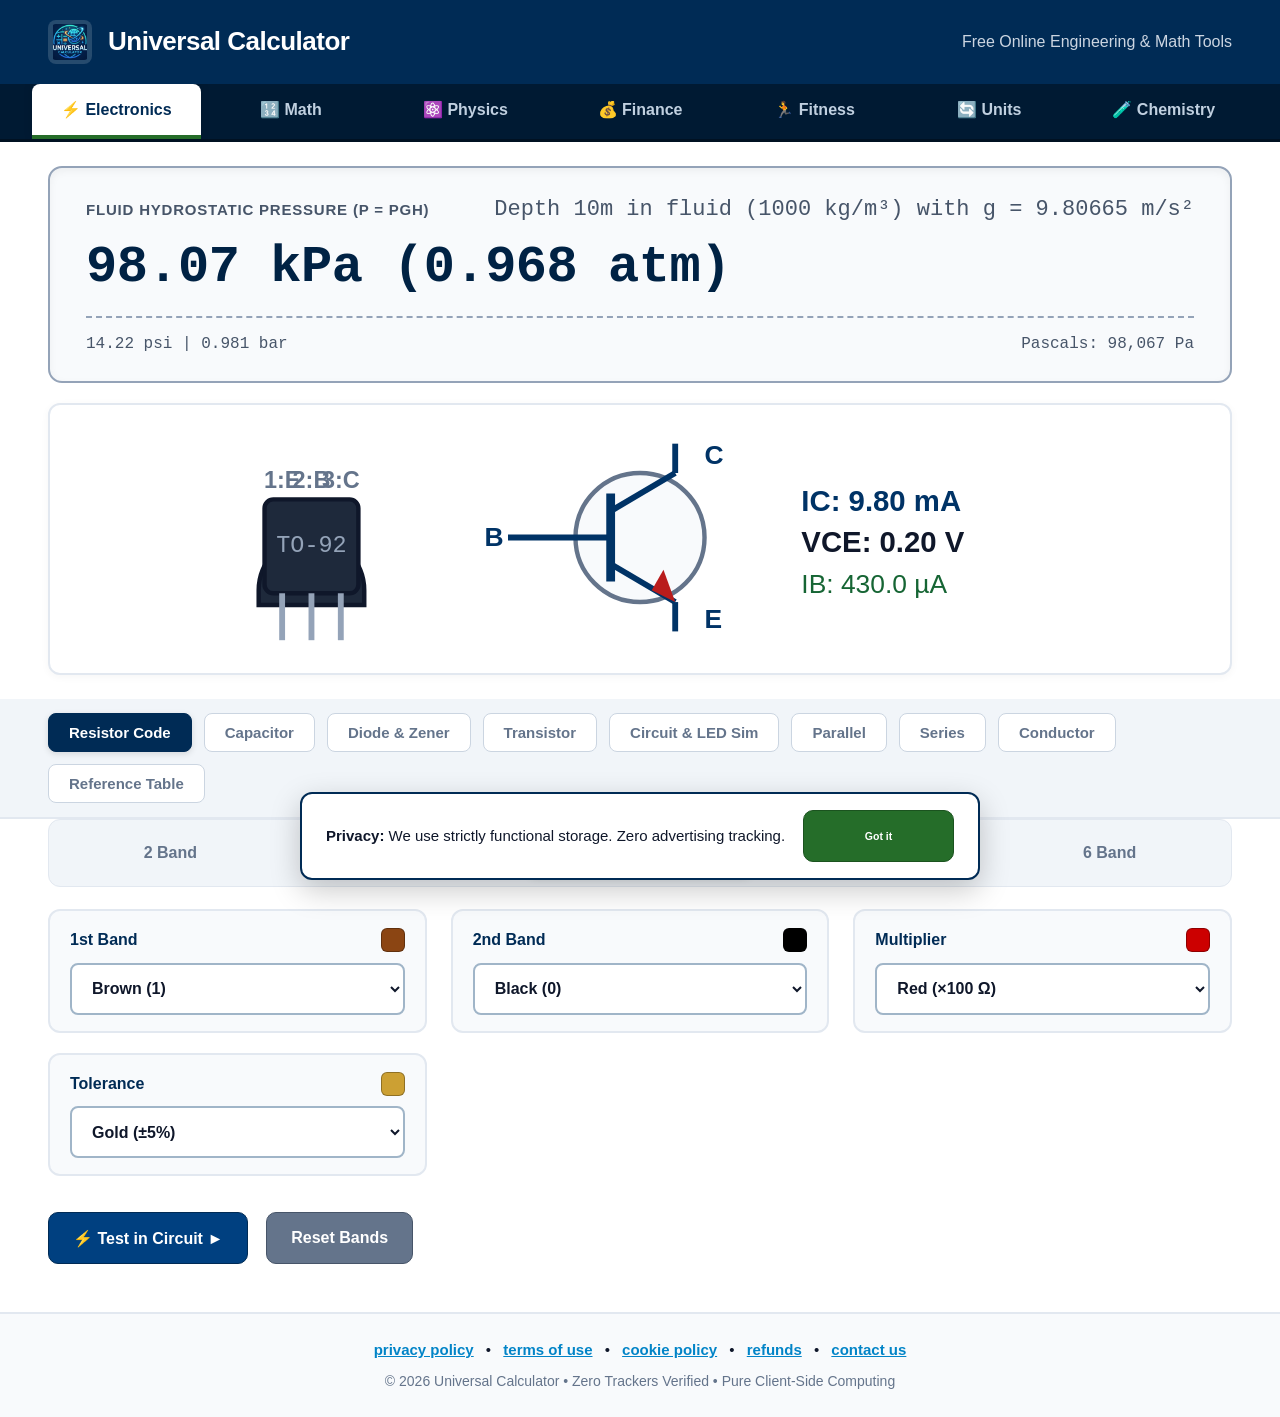
==== commit 3bb222ac: "Convert website to true 100% full-screen edge-to-edge layout with 52px LCD display and large readabl" ====
--- a/index.html
+++ b/index.html
@@ -6,7 +6,7 @@
   <title>Universal Calculator</title>
   <meta name="description" content="Universal Calculator: All-in-one compact web calculator for Electronics, Basic Math, Scientific, Physics, Finance, BMI Fitness, Unit Conversions, and Chemistry.">
   <link rel="icon" type="image/png" href="logo/logo.png">
-  <link rel="stylesheet" href="styles.css?v=2026.11.03.2">
+  <link rel="stylesheet" href="styles.css?v=4.0">
 </head>
 <body>
 
--- a/styles.css
+++ b/styles.css
@@ -1,18 +1,18 @@
 /* ==========================================================================
-   UNIVERSAL CALCULATOR - FULL-WIDTH MODERN WEB APPLICATION STYLESHEET
-   Spacious, clear, high-contrast, WCAG AA/AAA compliant web application.
+   UNIVERSAL CALCULATOR - 100% FULL-SCREEN EDGE-TO-EDGE MODERN WEB APPLICATION
+   Designed for desktop, laptop, tablet, and mobile screens.
+   Zero floating card margins - fills the entire browser window naturally.
    ========================================================================== */
 
 :root {
-  --bg-page: #f1f5f9;
+  --bg-page: #ffffff;
   --calc-chassis: #ffffff;
-  --calc-border: #cbd5e1;
-  --calc-shadow: 0 20px 60px rgba(0, 34, 68, 0.12), 0 4px 12px rgba(0, 0, 0, 0.05);
+  --calc-border: #e2e8f0;
   
-  --primary-navy: #003366;
-  --primary-nav-bg: #002244;
-  --accent-green: #2e7d32;
-  --accent-green-hover: #1b5e20;
+  --primary-navy: #002b55;
+  --primary-nav-bg: #001a33;
+  --accent-green: #256d29;
+  --accent-green-hover: #1b531f;
   --accent-blue: #0284c7;
   
   --lcd-bg: #f8fafc;
@@ -49,7 +49,7 @@
 }
 
 /* --------------------------------------------------------------------------
-   BASE & RESET
+   BASE & RESET (TRUE 100% FULL SCREEN)
    -------------------------------------------------------------------------- */
 *, *::before, *::after {
   box-sizing: border-box;
@@ -57,19 +57,22 @@
   padding: 0;
 }
 
-body {
-  font-family: var(--font-family);
-  background-color: var(--bg-page);
-  color: var(--text-main);
+html, body {
+  width: 100%;
   min-height: 100vh;
   margin: 0;
-  padding: 0 0 60px 0;
+  padding: 0;
+  background-color: #ffffff;
+  color: var(--text-main);
+  font-family: var(--font-family);
+  font-size: 16px;
   line-height: 1.6;
-  font-size: 16px;
+  -webkit-font-smoothing: antialiased;
+}
+
+body {
   display: flex;
   flex-direction: column;
-  align-items: center;
-  -webkit-font-smoothing: antialiased;
 }
 
 :focus-visible {
@@ -93,37 +96,40 @@
 }
 
 /* --------------------------------------------------------------------------
-   CALCULATOR DEVICE WRAPPER (FULL-WIDTH MODERN CHASSIS)
+   CALCULATOR DEVICE (FULL-SCREEN FLUID CONTAINER)
    -------------------------------------------------------------------------- */
 .calculator-device {
-  width: 96%;
-  max-width: 1400px;
-  background-color: var(--calc-chassis);
-  border: 1px solid var(--calc-border);
-  border-radius: 16px;
-  box-shadow: var(--calc-shadow);
-  overflow: hidden;
+  width: 100%;
+  max-width: 100%;
+  min-height: 100vh;
+  background-color: #ffffff;
+  border: none;
+  border-radius: 0;
+  box-shadow: none;
   display: flex;
   flex-direction: column;
-  margin: 24px auto 0;
-}
-
-/* Calculator Top Bar */
+  margin: 0;
+  padding: 0;
+}
+
+/* --------------------------------------------------------------------------
+   TOP HEADER BAR (EDGE TO EDGE)
+   -------------------------------------------------------------------------- */
 .calc-header-bar {
   background-color: var(--primary-navy);
   color: #ffffff;
-  padding: 20px 36px;
+  padding: 20px 48px;
   display: flex;
   align-items: center;
   justify-content: space-between;
   gap: 20px;
-  flex-wrap: wrap;
+  width: 100%;
 }
 
 .calc-title-box {
   display: flex;
   align-items: center;
-  gap: 14px;
+  gap: 16px;
   flex-shrink: 0;
 }
 
@@ -133,8 +139,8 @@
   object-fit: contain;
   border-radius: 8px;
   display: block;
-  background-color: rgba(255, 255, 255, 0.14);
-  padding: 3px;
+  background-color: rgba(255, 255, 255, 0.15);
+  padding: 4px;
 }
 
 .calc-title {
@@ -144,36 +150,37 @@
 }
 
 .calc-header-tagline {
-  font-size: 15px;
+  font-size: 16px;
   color: #cbd5e1;
   font-weight: 500;
 }
 
 /* --------------------------------------------------------------------------
-   MASTER CATEGORY SELECTOR TABS (8 UNIVERSAL DISCIPLINES)
+   MASTER CATEGORY SELECTOR TABS (EDGE TO EDGE)
    -------------------------------------------------------------------------- */
 .master-tabs-bar {
   background-color: var(--primary-nav-bg);
   display: flex;
-  border-bottom: 3px solid #001a33;
+  width: 100%;
+  border-bottom: 3px solid #001122;
   overflow-x: auto;
-  padding: 4px 16px 0;
+  padding: 0 32px;
   gap: 6px;
 }
 
 .master-tab {
-  flex: 1 1 130px;
+  flex: 1 1 140px;
   background: none;
   border: none;
   color: #c0d0e0;
-  font-size: 15.5px;
-  font-weight: 700;
-  padding: 15px 18px;
+  font-size: 16px;
+  font-weight: 700;
+  padding: 16px 22px;
   cursor: pointer;
   text-align: center;
   white-space: nowrap;
   transition: all 0.15s ease;
-  border-bottom: 3px solid transparent;
+  border-bottom: 4px solid transparent;
   border-radius: 8px 8px 0 0;
 }
 
@@ -183,7 +190,7 @@
 }
 
 .master-tab[aria-selected="true"] {
-  background-color: var(--calc-chassis);
+  background-color: #ffffff;
   color: var(--primary-navy);
   border-bottom-color: var(--accent-green);
   box-shadow: 0 -2px 10px rgba(0,0,0,0.12);
@@ -193,10 +200,11 @@
 .sub-tabs-bar {
   background-color: #f1f5f9;
   display: flex;
+  width: 100%;
   overflow-x: auto;
   border-bottom: 2px solid var(--border-light);
-  padding: 12px 36px;
-  gap: 10px;
+  padding: 14px 48px;
+  gap: 12px;
   flex-wrap: wrap;
 }
 
@@ -205,9 +213,9 @@
   background: #ffffff;
   border: 1.5px solid #cbd5e1;
   color: var(--text-muted);
-  font-size: 14.5px;
-  font-weight: 700;
-  padding: 10px 18px;
+  font-size: 15px;
+  font-weight: 700;
+  padding: 10px 20px;
   border-radius: 8px;
   cursor: pointer;
   text-align: center;
@@ -228,14 +236,14 @@
 }
 
 /* --------------------------------------------------------------------------
-   DIGITAL LCD READOUT SCREEN (ADAPTS TO ALL CALCULATORS)
+   DIGITAL LCD READOUT SCREEN (EXTRA-LARGE HIGH-PRECISION DISPLAY)
    -------------------------------------------------------------------------- */
 .calc-lcd-screen {
   background-color: var(--lcd-bg);
   border: 2.5px solid var(--lcd-border);
   border-radius: 14px;
-  margin: 24px 36px 20px;
-  padding: 22px 32px;
+  margin: 24px 48px 20px;
+  padding: 24px 36px;
   box-shadow: inset 0 3px 8px rgba(0, 0, 0, 0.05);
 }
 
@@ -247,7 +255,7 @@
 }
 
 .lcd-tag {
-  font-size: 14px;
+  font-size: 15px;
   font-weight: 800;
   text-transform: uppercase;
   color: var(--lcd-subtext);
@@ -256,9 +264,9 @@
 
 .lcd-expression-line {
   font-family: var(--font-mono);
-  font-size: 20px;
+  font-size: 22px;
   color: var(--lcd-subtext);
-  min-height: 28px;
+  min-height: 30px;
   text-align: right;
   overflow: hidden;
   text-overflow: ellipsis;
@@ -267,24 +275,24 @@
 
 .lcd-main-digits {
   font-family: var(--font-mono);
-  font-size: 46px;
+  font-size: 52px;
   font-weight: 800;
   color: var(--lcd-text);
   line-height: 1.2;
   letter-spacing: -0.5px;
   word-break: break-all;
-  margin: 8px 0;
+  margin: 10px 0;
 }
 
 .lcd-sub-row {
   display: flex;
   justify-content: space-between;
   flex-wrap: wrap;
-  gap: 10px;
-  margin-top: 14px;
-  padding-top: 12px;
-  border-top: 1.5px dashed var(--lcd-border);
-  font-size: 15px;
+  gap: 12px;
+  margin-top: 16px;
+  padding-top: 14px;
+  border-top: 2px dashed var(--lcd-border);
+  font-size: 16px;
   font-family: var(--font-mono);
   color: var(--lcd-subtext);
 }
@@ -293,19 +301,19 @@
    INTERACTIVE GRAPHIC VIEWPORT (RESISTOR / CIRCUIT SCHEMATIC)
    -------------------------------------------------------------------------- */
 .calc-graphic-window {
-  margin: 0 36px 24px;
+  margin: 0 48px 24px;
   background-color: #ffffff;
   border: 2px solid var(--border-light);
   border-radius: 12px;
-  padding: 20px 32px;
+  padding: 24px 36px;
   text-align: center;
   box-shadow: 0 2px 8px rgba(0,0,0,0.04);
 }
 
 .calc-graphic-window svg {
   width: 100%;
-  max-width: 960px;
-  max-height: 180px;
+  max-width: 1080px;
+  max-height: 220px;
   display: block;
   margin: 0 auto;
 }
@@ -323,10 +331,10 @@
 }
 
 .sub-panel-box {
-  padding: 0 36px 36px;
+  padding: 0 48px 48px;
   display: none;
   flex-direction: column;
-  gap: 18px;
+  gap: 22px;
 }
 
 .sub-panel-box.active {
@@ -340,10 +348,10 @@
   display: flex;
   align-items: center;
   justify-content: space-between;
-  gap: 10px;
-  background-color: var(--bg-page);
-  padding: 8px;
-  border-radius: 10px;
+  gap: 12px;
+  background-color: #f1f5f9;
+  padding: 10px;
+  border-radius: 12px;
   border: 1.5px solid var(--border-light);
 }
 
@@ -351,9 +359,9 @@
   flex: 1;
   background: none;
   border: none;
-  font-size: 15px;
-  font-weight: 700;
-  padding: 12px 18px;
+  font-size: 16px;
+  font-weight: 700;
+  padding: 14px 22px;
   border-radius: 8px;
   color: var(--text-muted);
   cursor: pointer;
@@ -361,54 +369,54 @@
 }
 
 .band-count-btn[aria-pressed="true"] {
-  background-color: var(--calc-chassis);
+  background-color: #ffffff;
   color: var(--primary-navy);
-  box-shadow: 0 2px 6px rgba(0,0,0,0.12);
+  box-shadow: 0 2px 8px rgba(0,0,0,0.12);
 }
 
 .band-dropdowns-grid {
   display: grid;
-  grid-template-columns: repeat(auto-fit, minmax(240px, 1fr));
-  gap: 16px 20px;
+  grid-template-columns: repeat(auto-fit, minmax(280px, 1fr));
+  gap: 20px 24px;
 }
 
 .band-item-box {
   background-color: var(--lcd-bg);
-  border: 1.5px solid var(--border-light);
-  border-radius: 10px;
-  padding: 12px 16px;
+  border: 2px solid var(--border-light);
+  border-radius: 12px;
+  padding: 16px 20px;
   display: flex;
   flex-direction: column;
-  gap: 8px;
+  gap: 10px;
 }
 
 .band-item-header {
   display: flex;
   align-items: center;
   justify-content: space-between;
-  font-size: 15px;
+  font-size: 16px;
   font-weight: 700;
   color: var(--primary-navy);
 }
 
 .color-swatch-pip {
-  width: 20px;
-  height: 20px;
-  border-radius: 4px;
+  width: 24px;
+  height: 24px;
+  border-radius: 6px;
   border: 1.5px solid rgba(0,0,0,0.3);
 }
 
 .calc-select-control {
   width: 100%;
-  padding: 10px 14px;
-  font-size: 15px;
+  padding: 12px 16px;
+  font-size: 16px;
   font-weight: 600;
   border: 2px solid #a0b5c8;
   border-radius: 8px;
   background: #ffffff;
   color: var(--text-main);
   cursor: pointer;
-  height: 48px;
+  height: 52px;
   transition: border-color 0.15s ease;
 }
 .calc-select-control:focus {
@@ -417,8 +425,8 @@
 
 .calc-actions-strip {
   display: flex;
-  gap: 16px;
-  margin-top: 10px;
+  gap: 18px;
+  margin-top: 14px;
   flex-wrap: wrap;
 }
 
@@ -426,14 +434,14 @@
   flex: 1;
   background-color: var(--accent-green);
   color: #ffffff;
-  border: 1px solid #236327;
-  border-radius: 8px;
-  padding: 12px 22px;
-  font-size: 15px;
+  border: 1px solid #1b531f;
+  border-radius: 10px;
+  padding: 14px 28px;
+  font-size: 16px;
   font-weight: 700;
   cursor: pointer;
   text-align: center;
-  min-height: 48px;
+  min-height: 52px;
   transition: background-color 0.15s ease;
 }
 .btn-calc-main:hover {
@@ -444,12 +452,12 @@
   background-color: #004080;
   color: #ffffff;
   border: 1px solid #002b55;
-  border-radius: 8px;
-  padding: 12px 20px;
-  font-size: 15px;
-  font-weight: 700;
-  cursor: pointer;
-  min-height: 48px;
+  border-radius: 10px;
+  padding: 14px 24px;
+  font-size: 16px;
+  font-weight: 700;
+  cursor: pointer;
+  min-height: 52px;
   transition: background-color 0.15s ease;
 }
 .btn-calc-sub:hover {
@@ -460,12 +468,12 @@
   background-color: #64748b;
   color: #ffffff;
   border: 1px solid #475569;
-  border-radius: 8px;
-  padding: 12px 20px;
-  font-size: 15px;
-  font-weight: 700;
-  cursor: pointer;
-  min-height: 48px;
+  border-radius: 10px;
+  padding: 14px 24px;
+  font-size: 16px;
+  font-weight: 700;
+  cursor: pointer;
+  min-height: 52px;
   transition: background-color 0.15s ease;
 }
 .btn-calc-reset:hover {
@@ -476,49 +484,49 @@
 .sim-controls-form {
   display: flex;
   flex-direction: column;
-  gap: 14px;
+  gap: 16px;
   background: var(--lcd-bg);
-  border: 1.5px solid var(--border-light);
-  border-radius: 12px;
-  padding: 20px 24px;
+  border: 2px solid var(--border-light);
+  border-radius: 14px;
+  padding: 24px 30px;
 }
 
 .sim-input-row {
   display: flex;
   align-items: center;
   justify-content: space-between;
-  gap: 14px;
+  gap: 16px;
   flex-wrap: wrap;
 }
 
 .sim-input-row label {
-  font-size: 15.5px;
+  font-size: 16.5px;
   font-weight: 700;
   color: var(--primary-navy);
-  flex: 0 0 180px;
+  flex: 0 0 200px;
 }
 
 .sim-input-group {
   flex: 1;
   display: flex;
-  gap: 10px;
+  gap: 12px;
   align-items: center;
 }
 
 .sim-text-field {
-  width: 140px;
-  padding: 10px 14px;
-  font-size: 16px;
+  width: 160px;
+  padding: 12px 16px;
+  font-size: 17px;
   font-family: var(--font-mono);
   border: 2px solid #a0b5c8;
   border-radius: 8px;
-  height: 46px;
+  height: 50px;
 }
 
 .sim-verdict-box {
-  padding: 18px 24px;
-  border-radius: 10px;
-  font-size: 15.5px;
+  padding: 20px 26px;
+  border-radius: 12px;
+  font-size: 16.5px;
   line-height: 1.6;
 }
 
@@ -541,43 +549,43 @@
 }
 
 .sim-verdict-title {
-  font-size: 17px;
+  font-size: 18px;
   font-weight: 800;
-  margin-bottom: 8px;
+  margin-bottom: 10px;
 }
 
 .sim-metrics-grid {
   display: grid;
-  grid-template-columns: repeat(auto-fit, minmax(180px, 1fr));
-  gap: 10px 16px;
-  margin: 10px 0;
-  padding: 10px 14px;
-  background: rgba(255, 255, 255, 0.88);
-  border-radius: 8px;
+  grid-template-columns: repeat(auto-fit, minmax(200px, 1fr));
+  gap: 12px 18px;
+  margin: 12px 0;
+  padding: 12px 18px;
+  background: rgba(255, 255, 255, 0.9);
+  border-radius: 10px;
   font-family: var(--font-mono);
-  font-size: 14px;
+  font-size: 15px;
 }
 
 .text-area-box {
   width: 100%;
-  height: 72px;
+  height: 80px;
   font-family: var(--font-mono);
-  font-size: 15px;
-  padding: 10px 14px;
+  font-size: 16px;
+  padding: 12px 16px;
   border: 2px solid #a0b5c8;
-  border-radius: 8px;
+  border-radius: 10px;
 }
 
 .sim-output-box {
   background-color: var(--safe-bg);
   border: 2px solid var(--safe-border);
-  padding: 16px 20px;
-  border-radius: 10px;
-  font-size: 15.5px;
+  padding: 18px 24px;
+  border-radius: 12px;
+  font-size: 16.5px;
 }
 
 .sim-output-val {
-  font-size: 22px;
+  font-size: 24px;
   font-weight: 800;
   font-family: var(--font-mono);
   color: #065f46;
@@ -587,36 +595,36 @@
    PANEL 2: COMBINED STANDARD & SCIENTIFIC CALCULATOR
    -------------------------------------------------------------------------- */
 .calc-mode-switcher-container {
-  padding: 16px 36px 12px;
+  padding: 20px 48px 16px;
 }
 
 .calc-mode-toggle-group {
   display: flex;
   background: #e2e8f0;
-  border-radius: 10px;
-  padding: 6px;
-  gap: 8px;
-  border: 1.5px solid #cbd5e1;
-  max-width: 540px;
+  border-radius: 12px;
+  padding: 8px;
+  gap: 10px;
+  border: 2px solid #cbd5e1;
+  max-width: 600px;
   margin: 0 auto;
 }
 
 .calc-mode-toggle-btn {
   flex: 1;
-  padding: 12px 24px;
-  font-size: 16px;
+  padding: 14px 28px;
+  font-size: 17px;
   font-weight: 700;
   font-family: var(--font-family);
   border: none;
   background: transparent;
   color: var(--text-muted);
-  border-radius: 8px;
+  border-radius: 10px;
   cursor: pointer;
   transition: all 0.15s ease;
   display: flex;
   align-items: center;
   justify-content: center;
-  gap: 10px;
+  gap: 12px;
 }
 
 .calc-mode-toggle-btn:hover {
@@ -626,15 +634,15 @@
 .calc-mode-toggle-btn.active {
   background: #ffffff;
   color: var(--primary-navy);
-  box-shadow: 0 2px 6px rgba(0, 0, 0, 0.14);
+  box-shadow: 0 3px 8px rgba(0, 0, 0, 0.14);
 }
 
 .keypad-container {
-  padding: 0 36px 36px;
+  padding: 0 48px 48px;
   display: flex;
   flex-direction: column;
-  gap: 14px;
-  max-width: 760px;
+  gap: 16px;
+  max-width: 840px;
   margin: 0 auto;
   width: 100%;
 }
@@ -643,24 +651,24 @@
   display: flex;
   align-items: center;
   justify-content: space-between;
-  margin-bottom: 6px;
+  margin-bottom: 8px;
 }
 
 .deg-rad-switch {
   display: inline-flex;
-  background: var(--bg-page);
-  border: 1.5px solid var(--border-light);
-  border-radius: 8px;
-  padding: 3px;
+  background: #e2e8f0;
+  border: 2px solid var(--border-light);
+  border-radius: 10px;
+  padding: 4px;
 }
 
 .deg-rad-btn {
   background: none;
   border: none;
-  padding: 6px 16px;
-  font-size: 13.5px;
-  font-weight: 700;
-  border-radius: 6px;
+  padding: 8px 20px;
+  font-size: 14.5px;
+  font-weight: 700;
+  border-radius: 8px;
   cursor: pointer;
   color: var(--text-muted);
 }
@@ -672,17 +680,17 @@
 
 .memory-bar {
   display: flex;
-  gap: 8px;
+  gap: 10px;
 }
 
 .btn-mem {
   background: #f1f5f9;
-  border: 1.5px solid #cbd5e1;
-  border-radius: 6px;
-  font-size: 13.5px;
+  border: 2px solid #cbd5e1;
+  border-radius: 8px;
+  font-size: 14.5px;
   font-weight: 700;
   color: var(--primary-navy);
-  padding: 6px 14px;
+  padding: 8px 16px;
   cursor: pointer;
 }
 .btn-mem:hover { background: #e2e8f0; }
@@ -691,23 +699,23 @@
 .keys-grid-basic {
   display: grid;
   grid-template-columns: repeat(4, 1fr);
-  gap: 12px;
+  gap: 14px;
 }
 
 .keys-grid-sci {
   display: grid;
   grid-template-columns: repeat(5, 1fr);
-  gap: 10px;
+  gap: 12px;
 }
 
 .calc-key {
   font-family: var(--font-family);
-  font-size: 22px;
+  font-size: 24px;
   font-weight: 800;
-  padding: 16px 8px;
-  min-height: 60px;
-  border-radius: 10px;
-  border: 1.5px solid #cbd5e1;
+  padding: 18px 8px;
+  min-height: 66px;
+  border-radius: 12px;
+  border: 2px solid #cbd5e1;
   cursor: pointer;
   user-select: none;
   text-align: center;
@@ -738,9 +746,9 @@
 .calc-key.sci-fn {
   background-color: var(--btn-fn-bg);
   color: #004080;
-  font-size: 16px;
-  padding: 14px 6px;
-  min-height: 54px;
+  font-size: 17px;
+  padding: 16px 8px;
+  min-height: 58px;
 }
 .calc-key.sci-fn:hover { background-color: var(--btn-fn-hover); }
 
@@ -755,7 +763,7 @@
 .calc-key.equals {
   background-color: var(--accent-green);
   color: #ffffff;
-  border-color: #236327;
+  border-color: #1b531f;
   font-weight: 800;
 }
 .calc-key.equals:hover { background-color: var(--accent-green-hover); }
@@ -764,41 +772,41 @@
    PANEL 4: PHYSICS CALCULATOR STYLING
    -------------------------------------------------------------------------- */
 .physics-container {
-  padding: 0 36px 36px;
+  padding: 0 48px 48px;
+  display: flex;
+  flex-direction: column;
+  gap: 18px;
+}
+
+.physics-select-card {
+  background: var(--lcd-bg);
+  border: 2px solid var(--border-light);
+  border-radius: 14px;
+  padding: 22px 28px;
   display: flex;
   flex-direction: column;
   gap: 16px;
 }
 
-.physics-select-card {
-  background: var(--lcd-bg);
-  border: 1.5px solid var(--border-light);
-  border-radius: 12px;
-  padding: 18px 24px;
-  display: flex;
-  flex-direction: column;
-  gap: 14px;
-}
-
 .physics-form-row {
   display: flex;
   align-items: center;
   justify-content: space-between;
-  gap: 16px;
+  gap: 18px;
 }
 
 .physics-form-row label {
-  font-size: 15.5px;
+  font-size: 16.5px;
   font-weight: 700;
   color: var(--primary-navy);
-  flex: 0 0 160px;
+  flex: 0 0 180px;
 }
 
 .physics-inputs-grid {
   display: grid;
-  grid-template-columns: repeat(auto-fit, minmax(260px, 1fr));
-  gap: 14px 20px;
-  margin-top: 8px;
+  grid-template-columns: repeat(auto-fit, minmax(280px, 1fr));
+  gap: 16px 24px;
+  margin-top: 10px;
 }
 
 .physics-input-cell {
@@ -808,7 +816,7 @@
 }
 
 .physics-input-cell label {
-  font-size: 14.5px;
+  font-size: 15.5px;
   font-weight: 700;
   color: #334155;
 }
@@ -816,70 +824,70 @@
 .physics-input-group {
   display: flex;
   align-items: center;
-  gap: 8px;
+  gap: 10px;
 }
 
 .physics-unit-tag {
-  font-size: 15px;
+  font-size: 16px;
   color: var(--text-muted);
   font-family: var(--font-mono);
   font-weight: 700;
-  min-width: 40px;
+  min-width: 44px;
 }
 
 /* Physics Solution Card */
 .physics-solution-card {
   background: var(--safe-bg);
   border: 2px solid var(--safe-border);
-  border-radius: 12px;
-  padding: 20px 26px;
-  font-size: 15.5px;
+  border-radius: 14px;
+  padding: 24px 30px;
+  font-size: 16.5px;
   line-height: 1.6;
 }
 
 .physics-solution-title {
   font-weight: 800;
   color: var(--safe-text);
-  font-size: 18px;
-  margin-bottom: 8px;
+  font-size: 20px;
+  margin-bottom: 10px;
 }
 
 .physics-formula-display {
   font-family: var(--font-mono);
-  font-size: 17px;
-  background: rgba(255, 255, 255, 0.9);
-  padding: 10px 16px;
-  border-radius: 8px;
-  margin: 8px 0;
+  font-size: 18px;
+  background: rgba(255, 255, 255, 0.92);
+  padding: 12px 18px;
+  border-radius: 10px;
+  margin: 10px 0;
   color: #0f172a;
 }
 
 .physics-step-breakdown {
-  font-size: 15px;
+  font-size: 16px;
   color: #1e293b;
-  margin-top: 8px;
+  margin-top: 10px;
 }
 
 /* --------------------------------------------------------------------------
    IEC 60062 REFERENCE TABLE & STANDARDS (ELECTRONICS SUB-TOOL)
    -------------------------------------------------------------------------- */
 .ref-table-wrapper {
-  max-height: 420px;
+  max-height: 480px;
   overflow-y: auto;
-  border: 1.5px solid var(--border-light);
-  border-radius: 10px;
-  margin-bottom: 16px;
+  border: 2px solid var(--border-light);
+  border-radius: 12px;
+  margin-bottom: 20px;
   background: #ffffff;
 }
 
 .iec-ref-table {
   width: 100%;
   border-collapse: collapse;
-  font-size: 14.5px;
+  font-size: 15.5px;
 }
 
 .iec-ref-table th, .iec-ref-table td {
-  padding: 10px 16px;
+  padding: 12px 18px;
   border-bottom: 1px solid #eef2f6;
   text-align: left;
 }
@@ -895,21 +903,21 @@
 
 .color-badge {
   display: inline-block;
-  padding: 3px 10px;
+  padding: 4px 12px;
   border-radius: 6px;
   font-weight: 700;
-  font-size: 13.5px;
+  font-size: 14px;
 }
 
 .ref-formula-strip {
   display: flex;
   flex-direction: column;
-  gap: 6px;
-  font-size: 14.5px;
+  gap: 8px;
+  font-size: 15.5px;
   background-color: #f8fafc;
-  border: 1.5px solid var(--border-light);
-  border-radius: 8px;
-  padding: 12px 18px;
+  border: 2px solid var(--border-light);
+  border-radius: 10px;
+  padding: 14px 20px;
 }
 
 /* --------------------------------------------------------------------------
@@ -918,33 +926,33 @@
 .result-summary-card {
   background-color: #f8fafc;
   border: 2px solid var(--calc-border);
-  border-radius: 12px;
-  padding: 20px 26px;
-  margin-top: 16px;
+  border-radius: 14px;
+  padding: 24px 30px;
+  margin-top: 20px;
 }
 
 .result-header {
-  font-size: 18px;
+  font-size: 20px;
   font-weight: 800;
   color: var(--primary-navy);
-  margin-bottom: 12px;
-  padding-bottom: 8px;
-  border-bottom: 1.5px dashed #cbd5e1;
+  margin-bottom: 14px;
+  padding-bottom: 10px;
+  border-bottom: 2px dashed #cbd5e1;
 }
 
 .result-metrics-grid {
   display: grid;
-  grid-template-columns: repeat(auto-fit, minmax(240px, 1fr));
-  gap: 12px 20px;
-  font-size: 15px;
+  grid-template-columns: repeat(auto-fit, minmax(260px, 1fr));
+  gap: 14px 24px;
+  font-size: 16px;
 }
 
 .ratio-progress-bar {
   display: flex;
-  height: 12px;
-  border-radius: 6px;
+  height: 14px;
+  border-radius: 7px;
   overflow: hidden;
-  margin-top: 12px;
+  margin-top: 14px;
 }
 
 /* --------------------------------------------------------------------------
@@ -952,14 +960,14 @@
    -------------------------------------------------------------------------- */
 .bmi-gauge-bar {
   display: flex;
-  height: 32px;
-  border-radius: 8px;
+  height: 36px;
+  border-radius: 10px;
   overflow: hidden;
-  margin: 10px 0;
-  font-size: 13px;
+  margin: 12px 0;
+  font-size: 14px;
   font-weight: 700;
   text-align: center;
-  line-height: 32px;
+  line-height: 36px;
 }
 
 .bmi-zone.under { background-color: #60a5fa; color: #fff; flex: 18.5; }
@@ -969,7 +977,7 @@
 
 .bmi-zone.active {
   box-shadow: inset 0 0 0 3px #000;
-  font-size: 14px;
+  font-size: 15px;
 }
 
 /* --------------------------------------------------------------------------
@@ -978,14 +986,14 @@
 .converter-box {
   display: flex;
   align-items: center;
-  gap: 18px;
-  margin: 16px 0;
+  gap: 20px;
+  margin: 20px 0;
   flex-wrap: wrap;
 }
 
 .conv-col {
   flex: 1;
-  min-width: 240px;
+  min-width: 260px;
   display: flex;
   flex-direction: column;
 }
@@ -993,16 +1001,16 @@
 .conv-swap-col {
   display: flex;
   align-items: center;
-  padding-top: 20px;
+  padding-top: 24px;
 }
 
 .btn-swap-units {
   background: #e2e8f0;
-  border: 1.5px solid var(--calc-border);
+  border: 2px solid var(--calc-border);
   border-radius: 50%;
-  width: 48px;
-  height: 48px;
-  font-size: 22px;
+  width: 52px;
+  height: 52px;
+  font-size: 24px;
   font-weight: bold;
   cursor: pointer;
   display: flex;
@@ -1019,39 +1027,40 @@
 
 .conv-rate-badge {
   background: #f1f5f9;
-  border: 1.5px solid #cbd5e1;
-  border-radius: 8px;
-  padding: 10px 18px;
-  font-size: 15px;
+  border: 2px solid #cbd5e1;
+  border-radius: 10px;
+  padding: 12px 20px;
+  font-size: 16px;
   font-weight: 700;
   color: var(--primary-navy);
   text-align: center;
-  margin-top: 14px;
+  margin-top: 16px;
 }
 
 /* --------------------------------------------------------------------------
    FOOTER & LEGAL MODALS
    -------------------------------------------------------------------------- */
 .calc-bottom-bar {
-  background-color: var(--bg-page);
-  border-top: 1.5px solid var(--border-light);
-  padding: 16px 28px;
+  background-color: #f8fafc;
+  border-top: 2px solid var(--border-light);
+  padding: 24px 48px;
   text-align: center;
-  font-size: 14px;
+  font-size: 15px;
+  margin-top: auto;
 }
 
 .legal-links-row {
-  margin-bottom: 6px;
+  margin-bottom: 8px;
 }
 
 .legal-links-row button {
   background: none;
   border: none;
   color: var(--accent-blue);
-  font-size: 14px;
+  font-size: 15px;
   font-weight: 600;
   cursor: pointer;
-  padding: 0 6px;
+  padding: 0 8px;
   text-decoration: underline;
 }
 .legal-links-row button:hover {
@@ -1060,18 +1069,18 @@
 
 .calc-copy-line {
   color: var(--text-muted);
-  font-size: 13px;
+  font-size: 14px;
 }
 
 /* Modal Windows */
 .modal-backdrop {
   position: fixed;
   inset: 0;
-  background: rgba(0, 0, 0, 0.65);
+  background: rgba(0, 0, 0, 0.7);
   display: none;
   align-items: center;
   justify-content: center;
-  padding: 20px;
+  padding: 24px;
   z-index: 99999;
 }
 
@@ -1082,26 +1091,26 @@
 .modal-window {
   background: #ffffff;
   border: 2px solid var(--primary-navy);
-  border-radius: 12px;
+  border-radius: 14px;
   width: 100%;
-  max-width: 720px;
+  max-width: 800px;
   max-height: 85vh;
   display: flex;
   flex-direction: column;
-  box-shadow: 0 20px 50px rgba(0, 0, 0, 0.35);
+  box-shadow: 0 24px 60px rgba(0, 0, 0, 0.4);
 }
 
 .modal-header {
   background-color: var(--primary-navy);
   color: #ffffff;
-  padding: 16px 22px;
+  padding: 18px 24px;
   display: flex;
   align-items: center;
   justify-content: space-between;
 }
 
 .modal-title {
-  font-size: 18px;
+  font-size: 20px;
   font-weight: 800;
 }
 
@@ -1109,33 +1118,33 @@
   background: none;
   border: none;
   color: #ffffff;
-  font-size: 26px;
+  font-size: 28px;
   font-weight: bold;
   cursor: pointer;
   line-height: 1;
 }
 
 .modal-body {
-  padding: 20px 24px;
+  padding: 24px 28px;
   overflow-y: auto;
-  font-size: 14.5px;
+  font-size: 15.5px;
   line-height: 1.6;
   color: #1e293b;
 }
 
 .modal-body h4 {
-  font-size: 16px;
+  font-size: 17px;
   color: var(--primary-navy);
-  margin: 14px 0 6px;
+  margin: 16px 0 8px;
 }
 
 .modal-body p {
-  margin-bottom: 10px;
+  margin-bottom: 12px;
 }
 
 .modal-footer {
-  padding: 14px 22px;
-  background-color: var(--bg-page);
+  padding: 16px 24px;
+  background-color: #f8fafc;
   border-top: 1.5px solid var(--border-light);
   text-align: right;
 }
@@ -1143,26 +1152,26 @@
 /* Cookie Toast Notice */
 .cookie-toast-banner {
   position: fixed;
-  bottom: 18px;
-  left: 20px;
-  right: 20px;
-  max-width: 620px;
+  bottom: 20px;
+  left: 24px;
+  right: 24px;
+  max-width: 680px;
   margin: 0 auto;
   background: #ffffff;
-  border: 2px solid var(--primary-navy);
-  border-radius: 10px;
-  padding: 14px 20px;
-  box-shadow: 0 8px 24px rgba(0,0,0,0.2);
+  border: 2.5px solid var(--primary-navy);
+  border-radius: 12px;
+  padding: 16px 24px;
+  box-shadow: 0 10px 30px rgba(0,0,0,0.22);
   display: none;
   z-index: 9999;
-  font-size: 14px;
+  font-size: 15px;
 }
 
 .cookie-toast-flex {
   display: flex;
   align-items: center;
   justify-content: space-between;
-  gap: 16px;
+  gap: 18px;
 }
 
 .sr-only {
@@ -1180,33 +1189,31 @@
    RESPONSIVE DESIGN BREAKPOINTS
    -------------------------------------------------------------------------- */
 @media (max-width: 900px) {
-  .calculator-device {
-    width: 98%;
-    margin: 12px auto 0;
-    border-radius: 10px;
+  .calc-header-bar {
+    padding: 16px 20px;
   }
-  .calc-header-bar {
-    padding: 14px 20px;
+  .master-tabs-bar {
+    padding: 0 12px;
+  }
+  .sub-tabs-bar {
+    padding: 12px 20px;
   }
   .calc-lcd-screen {
-    margin: 16px 18px;
-    padding: 16px 20px;
+    margin: 16px 20px;
+    padding: 18px 20px;
   }
   .lcd-main-digits {
-    font-size: 32px;
+    font-size: 36px;
   }
   .calc-graphic-window {
-    margin: 0 18px 16px;
-    padding: 14px;
+    margin: 0 20px 18px;
+    padding: 16px;
   }
   .sub-panel-box, .physics-container, .keypad-container {
-    padding: 0 18px 20px;
+    padding: 0 20px 24px;
   }
   .master-tab {
-    font-size: 13.5px;
+    font-size: 14px;
     padding: 12px 14px;
   }
-  .sub-tabs-bar {
-    padding: 10px 18px;
-  }
-}
+}
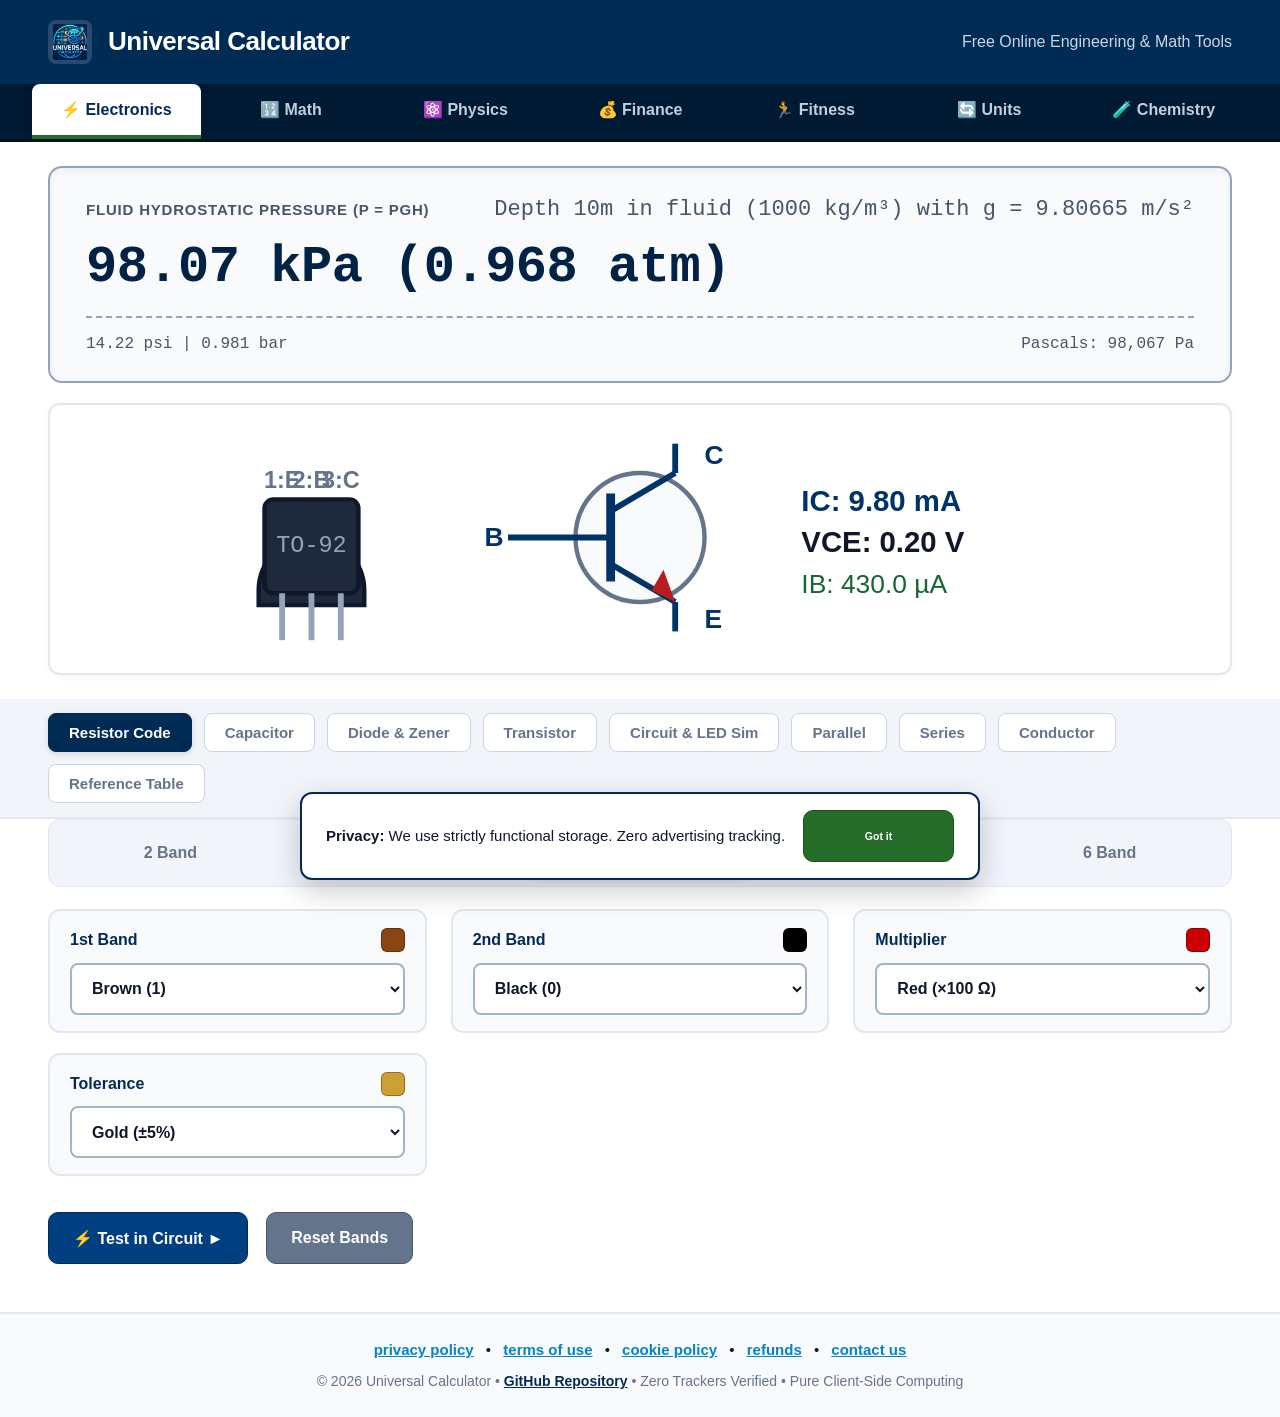
==== commit 7839668c: "Add live deployment links to README, footer link to GitHub, and update asset versioning" ====
--- a/index.html
+++ b/index.html
@@ -6,7 +6,7 @@
   <title>Universal Calculator</title>
   <meta name="description" content="Universal Calculator: All-in-one compact web calculator for Electronics, Basic Math, Scientific, Physics, Finance, BMI Fitness, Unit Conversions, and Chemistry.">
   <link rel="icon" type="image/png" href="logo/logo.png">
-  <link rel="stylesheet" href="styles.css?v=4.0">
+  <link rel="stylesheet" href="styles.css?v=4.1">
 </head>
 <body>
 
@@ -1310,7 +1310,7 @@
         <button type="button" class="legal-modal-trigger" data-modal="modalContact">contact us</button>
       </div>
       <div class="calc-copy-line">
-        &copy; 2026 Universal Calculator &bull; Zero Trackers Verified &bull; Pure Client-Side Computing
+        &copy; 2026 Universal Calculator &bull; <a href="https://github.com/jestes2058-coder/Universal-Calculator" target="_blank" rel="noopener" style="color: var(--primary-navy); font-weight: 700; text-decoration: underline;">GitHub Repository</a> &bull; Zero Trackers Verified &bull; Pure Client-Side Computing
       </div>
     </footer>
 
@@ -1468,7 +1468,7 @@
     </div>
   </aside>
 
-  <script src="calculator.js?v=2.2"></script>
-  <script src="app.js?v=2.2"></script>
+  <script src="calculator.js?v=4.1"></script>
+  <script src="app.js?v=4.1"></script>
 </body>
 </html>
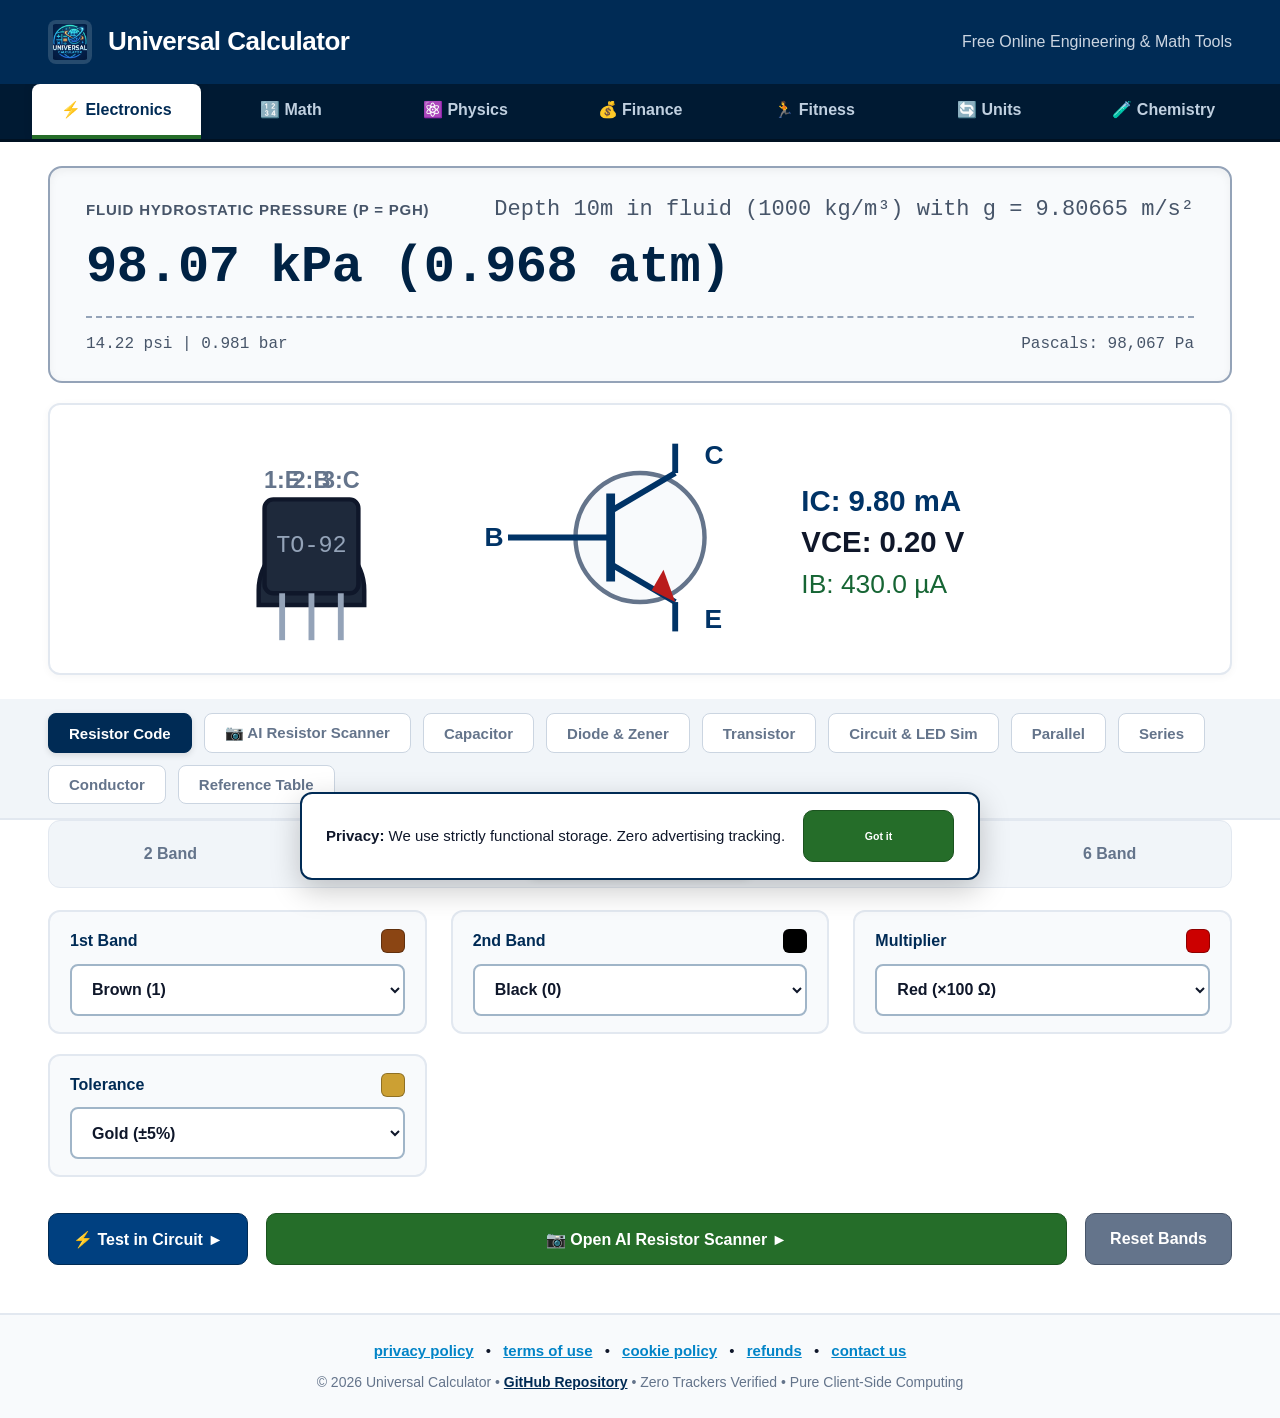
==== commit 2f3fd917: "Add AI Resistor Camera & Vision Scanner with real-time optical band recognition, HUD reticle, and Ne" ====
--- a/index.html
+++ b/index.html
@@ -6,7 +6,7 @@
   <title>Universal Calculator</title>
   <meta name="description" content="Universal Calculator: All-in-one compact web calculator for Electronics, Basic Math, Scientific, Physics, Finance, BMI Fitness, Unit Conversions, and Chemistry.">
   <link rel="icon" type="image/png" href="logo/logo.png">
-  <link rel="stylesheet" href="styles.css?v=4.1">
+  <link rel="stylesheet" href="styles.css?v=5.0">
 </head>
 <body>
 
@@ -84,6 +84,9 @@
         <button type="button" id="subTabColor" class="sub-tab" role="tab" aria-selected="true" aria-controls="subPanelColor">
           Resistor Code
         </button>
+        <button type="button" id="subTabCamera" class="sub-tab" role="tab" aria-selected="false" aria-controls="subPanelCamera">
+          📷 AI Resistor Scanner
+        </button>
         <button type="button" id="subTabCapacitor" class="sub-tab" role="tab" aria-selected="false" aria-controls="subPanelCapacitor">
           Capacitor
         </button>
@@ -126,8 +129,158 @@
 
         <div class="calc-actions-strip">
           <button type="button" id="btnTestInCircuit" class="btn-calc-sub">⚡ Test in Circuit &#9658;</button>
+          <button type="button" id="btnLaunchCamera" class="btn-calc-main" style="flex: 1.2;">📷 Open AI Resistor Scanner &#9658;</button>
           <button type="button" id="btnResetColor" class="btn-calc-reset">Reset Bands</button>
         </div>
+      </div>
+
+      <!-- 1B. AI Camera Resistor Scanner -->
+      <div id="subPanelCamera" class="sub-panel-box" role="tabpanel" aria-labelledby="subTabCamera">
+        
+        <!-- Scanner Top Bar & Mode Switcher -->
+        <div class="scanner-top-strip">
+          <div class="scanner-mode-switch" role="group" aria-label="Scanner Mode">
+            <button type="button" id="btnScannerModeLive" class="scanner-mode-tab active" aria-pressed="true">🎥 Live Camera Scanner</button>
+            <button type="button" id="btnScannerModeUpload" class="scanner-mode-tab" aria-pressed="false">📁 Photo Upload</button>
+            <button type="button" id="btnScannerModeAiAgent" class="scanner-mode-tab" aria-pressed="false">🤖 Neural AI Vision Agent</button>
+          </div>
+
+          <!-- Quick Samples -->
+          <div class="scanner-preset-chips" role="group" aria-label="Quick Samples">
+            <span class="preset-label">Test Samples:</span>
+            <button type="button" class="btn-preset-resistor" data-sample="10k" title="Test 10 kΩ 4-Band Resistor">10 kΩ (Br-Bl-Or-Au)</button>
+            <button type="button" class="btn-preset-resistor" data-sample="1k" title="Test 1 kΩ 4-Band Resistor">1 kΩ (Br-Bl-Rd-Au)</button>
+            <button type="button" class="btn-preset-resistor" data-sample="220" title="Test 220 Ω 4-Band Resistor">220 Ω (Rd-Rd-Br-Au)</button>
+            <button type="button" class="btn-preset-resistor" data-sample="4k7" title="Test 4.7 kΩ 4-Band Resistor">4.7 kΩ (Yl-Vi-Rd-Au)</button>
+          </div>
+        </div>
+
+        <!-- Scanner Viewport Stage Card -->
+        <div class="scanner-viewport-card">
+          <div class="scanner-stage-container" id="scannerStage">
+            <!-- Live Camera Video -->
+            <video id="scannerVideo" playsinline autoplay muted aria-label="Camera Video Feed"></video>
+
+            <!-- Snapshot / Uploaded Image Preview -->
+            <img id="scannerPhotoPreview" alt="Resistor scan preview" style="display: none;">
+
+            <!-- AR / Processing Canvas -->
+            <canvas id="scannerCanvas" style="display: none;"></canvas>
+
+            <!-- Holographic / HUD Aiming Reticle -->
+            <div class="scanner-reticle-overlay" id="scannerReticle">
+              <div class="reticle-target-box">
+                <div class="reticle-corner tl"></div>
+                <div class="reticle-corner tr"></div>
+                <div class="reticle-corner bl"></div>
+                <div class="reticle-corner br"></div>
+                <div class="reticle-scan-laser" id="scannerLaser"></div>
+                <div class="reticle-axis-line"></div>
+                <div class="reticle-band-markers">
+                  <span class="reticle-mark">Band 1</span>
+                  <span class="reticle-mark">Band 2</span>
+                  <span class="reticle-mark">Band 3</span>
+                  <span class="reticle-mark">Multiplier</span>
+                  <span class="reticle-mark">Tolerance</span>
+                </div>
+                <div class="reticle-guide-text" id="reticleGuideText">Align Resistor Body Horizontally in Target Box</div>
+              </div>
+            </div>
+
+            <!-- Live Status HUD Badge -->
+            <div class="camera-status-hud" id="cameraStatusHud">
+              <span class="status-indicator-dot off" id="cameraIndicatorDot"></span>
+              <span id="cameraStatusLabel">Camera Ready</span>
+            </div>
+          </div>
+
+          <!-- Scanner Action Toolbar -->
+          <div class="scanner-toolbar">
+            <button type="button" id="btnStartCamera" class="btn-calc-main" style="min-width: 160px;">
+              🎥 Start Camera
+            </button>
+            <button type="button" id="btnSnapAnalyze" class="btn-calc-sub" disabled>
+              📸 Scan &amp; Identify
+            </button>
+            <button type="button" id="btnLiveAutoDetect" class="btn-calc-sub" disabled>
+              ⚡ Live Auto-Scan: Off
+            </button>
+            <button type="button" id="btnFlipCameraFacing" class="btn-calc-sub" style="display: none;" title="Switch between Front and Back Camera">
+              🔄 Switch Camera
+            </button>
+            <button type="button" id="btnStopCamera" class="btn-calc-reset" disabled>
+              ⏹ Stop Camera
+            </button>
+            <input type="file" id="scannerFileInput" accept="image/*" style="display: none;">
+            <button type="button" id="btnTriggerPhotoUpload" class="btn-calc-sub">
+              📁 Upload Resistor Image
+            </button>
+          </div>
+
+          <!-- Neural AI Agent Panel (Gemini Vision / Vision Heuristics) -->
+          <div id="aiAgentNeuralBox" class="ai-agent-card" style="display: none;">
+            <div class="ai-agent-heading">
+              <div class="ai-agent-badge">🤖 Neural AI Vision Agent</div>
+              <div class="ai-agent-meta">Deep Visual Reasoning &amp; Structural Resistor Recognition</div>
+            </div>
+            <p class="ai-agent-info">
+              The built-in Optical Vision Engine analyzes color bands instantly on your device. For complex scenarios (damaged bands, ambient glare, 5-band precision, or SMD resistors), activate the Neural AI Agent:
+            </p>
+            <div class="ai-agent-controls-row">
+              <input type="password" id="geminiApiKeyInput" class="sim-text-field" style="flex: 1;" placeholder="Optional Google Gemini API Key (or click below to use Built-in Vision Agent)">
+              <button type="button" id="btnExecuteAiAgent" class="btn-calc-main" style="flex: 0 0 auto;">
+                🧠 Analyze with Neural AI Agent
+              </button>
+            </div>
+            <div id="aiAgentResponseBox" class="ai-agent-verdict-box" style="display: none;"></div>
+          </div>
+
+          <!-- Live On-The-Spot Results Card -->
+          <div class="scanner-results-card" id="scannerResultsCard">
+            <div class="scanner-results-header">
+              <div class="scanner-results-title-group">
+                <span class="results-tag">IDENTIFIED RESISTOR OUTPUT</span>
+                <span class="confidence-pill" id="scannerConfidencePill">Awaiting Scan</span>
+              </div>
+              <div class="scanner-results-actions">
+                <button type="button" id="btnInvertBands" class="btn-calc-sub" title="Flip Left-to-Right Band Order">
+                  ⇄ Invert Bands
+                </button>
+                <button type="button" id="btnApplyToResistorCalc" class="btn-calc-main" disabled>
+                  📥 Apply to Resistor Calculator &#9658;
+                </button>
+              </div>
+            </div>
+
+            <!-- Big Main Resistance Value -->
+            <div class="scanner-lcd-preview">
+              <div class="scanner-main-digits" id="scannerMainDigits">— Ω</div>
+              <div class="scanner-sub-breakdown" id="scannerSubBreakdown">
+                <span id="scannerTolRange">Tolerance: —</span>
+                <span id="scannerDecadeSeries">Series: —</span>
+                <span id="scannerBandCountDisplay">4-Band IEC Resistor</span>
+              </div>
+            </div>
+
+            <!-- Interactive Detected Bands Ribbon -->
+            <div class="detected-bands-wrapper">
+              <div class="detected-bands-title">
+                <span>Detected Color Bands (Click any band to fine-tune):</span>
+              </div>
+              <div class="detected-bands-grid" id="detectedBandsGrid">
+                <!-- Dynamically populated with interactive swatch and selector for each band -->
+              </div>
+            </div>
+
+            <!-- Visual Color Spectrum Sampler -->
+            <div class="spectrum-sampler-box" id="spectrumSamplerBox" style="display: none;">
+              <span class="spectrum-title">Optical Pixel Slice Profile:</span>
+              <div class="spectrum-gradient-line" id="spectrumGradientLine"></div>
+            </div>
+          </div>
+
+        </div>
+      </div>
       </div>
 
       <!-- 2. Capacitor Code & Value Calculator -->
@@ -1468,7 +1621,7 @@
     </div>
   </aside>
 
-  <script src="calculator.js?v=4.1"></script>
-  <script src="app.js?v=4.1"></script>
+  <script src="calculator.js?v=5.0"></script>
+  <script src="app.js?v=5.0"></script>
 </body>
 </html>
--- a/styles.css
+++ b/styles.css
@@ -1186,6 +1186,477 @@
 }
 
 /* --------------------------------------------------------------------------
+   AI RESISTOR CAMERA & VISION SCANNER STYLING
+   -------------------------------------------------------------------------- */
+.scanner-top-strip {
+  display: flex;
+  justify-content: space-between;
+  align-items: center;
+  gap: 16px;
+  flex-wrap: wrap;
+  background-color: #f1f5f9;
+  padding: 12px 18px;
+  border-radius: 12px;
+  border: 1.5px solid var(--border-light);
+}
+
+.scanner-mode-switch {
+  display: flex;
+  gap: 8px;
+  flex-wrap: wrap;
+}
+
+.scanner-mode-tab {
+  background: #ffffff;
+  border: 1.5px solid #cbd5e1;
+  color: var(--text-muted);
+  font-size: 14.5px;
+  font-weight: 700;
+  padding: 8px 16px;
+  border-radius: 8px;
+  cursor: pointer;
+  transition: all 0.15s ease;
+}
+
+.scanner-mode-tab:hover {
+  background: #e2e8f0;
+  color: var(--text-main);
+}
+
+.scanner-mode-tab.active {
+  background: var(--primary-navy);
+  color: #ffffff;
+  border-color: var(--primary-navy);
+  box-shadow: 0 2px 6px rgba(0,0,0,0.12);
+}
+
+.scanner-preset-chips {
+  display: flex;
+  align-items: center;
+  gap: 8px;
+  flex-wrap: wrap;
+}
+
+.preset-label {
+  font-size: 13.5px;
+  font-weight: 700;
+  color: var(--text-muted);
+}
+
+.btn-preset-resistor {
+  background: #ffffff;
+  border: 1px solid #94a3b8;
+  color: var(--primary-navy);
+  font-size: 13px;
+  font-weight: 700;
+  padding: 6px 12px;
+  border-radius: 6px;
+  cursor: pointer;
+  transition: all 0.12s ease;
+}
+
+.btn-preset-resistor:hover {
+  background: var(--btn-fn-bg);
+  border-color: var(--primary-navy);
+}
+
+.scanner-viewport-card {
+  display: flex;
+  flex-direction: column;
+  gap: 20px;
+}
+
+.scanner-stage-container {
+  position: relative;
+  width: 100%;
+  max-width: 900px;
+  margin: 0 auto;
+  min-height: 340px;
+  max-height: 520px;
+  background: #0f172a;
+  border-radius: 16px;
+  overflow: hidden;
+  display: flex;
+  align-items: center;
+  justify-content: center;
+  box-shadow: 0 12px 36px rgba(0, 0, 0, 0.25);
+  border: 2px solid #334155;
+}
+
+#scannerVideo, #scannerPhotoPreview {
+  width: 100%;
+  height: 100%;
+  object-fit: contain;
+  display: block;
+}
+
+.scanner-reticle-overlay {
+  position: absolute;
+  inset: 0;
+  pointer-events: none;
+  display: flex;
+  align-items: center;
+  justify-content: center;
+}
+
+.reticle-target-box {
+  position: relative;
+  width: 82%;
+  max-width: 640px;
+  height: 140px;
+  border: 2px dashed rgba(2, 132, 199, 0.6);
+  border-radius: 12px;
+  background: rgba(2, 132, 199, 0.05);
+  display: flex;
+  align-items: center;
+  justify-content: center;
+}
+
+.reticle-corner {
+  position: absolute;
+  width: 20px;
+  height: 20px;
+  border-color: #38bdf8;
+  border-style: solid;
+}
+
+.reticle-corner.tl { top: -2px; left: -2px; border-width: 4px 0 0 4px; border-top-left-radius: 6px; }
+.reticle-corner.tr { top: -2px; right: -2px; border-width: 4px 4px 0 0; border-top-right-radius: 6px; }
+.reticle-corner.bl { bottom: -2px; left: -2px; border-width: 0 0 4px 4px; border-bottom-left-radius: 6px; }
+.reticle-corner.br { bottom: -2px; right: -2px; border-width: 0 4px 4px 0; border-bottom-right-radius: 6px; }
+
+.reticle-axis-line {
+  position: absolute;
+  left: 0;
+  right: 0;
+  top: 50%;
+  height: 2px;
+  background: rgba(56, 189, 248, 0.4);
+  transform: translateY(-50%);
+}
+
+.reticle-scan-laser {
+  position: absolute;
+  top: 0;
+  bottom: 0;
+  width: 3px;
+  background: #38bdf8;
+  box-shadow: 0 0 12px #38bdf8, 0 0 24px #0284c7;
+  opacity: 0;
+  transition: opacity 0.2s ease;
+}
+
+.reticle-scan-laser.scanning {
+  opacity: 1;
+  animation: reticleSweep 1.8s infinite alternate ease-in-out;
+}
+
+@keyframes reticleSweep {
+  0% { left: 5%; }
+  100% { left: 95%; }
+}
+
+.reticle-band-markers {
+  position: absolute;
+  bottom: 6px;
+  left: 10%;
+  right: 10%;
+  display: flex;
+  justify-content: space-between;
+}
+
+.reticle-mark {
+  font-size: 11px;
+  font-weight: 700;
+  color: #38bdf8;
+  background: rgba(15, 23, 42, 0.7);
+  padding: 1px 6px;
+  border-radius: 4px;
+}
+
+.reticle-guide-text {
+  position: absolute;
+  top: -30px;
+  background: rgba(15, 23, 42, 0.85);
+  color: #e2e8f0;
+  font-size: 13px;
+  font-weight: 600;
+  padding: 4px 12px;
+  border-radius: 20px;
+  border: 1px solid rgba(56, 189, 248, 0.3);
+  white-space: nowrap;
+}
+
+.camera-status-hud {
+  position: absolute;
+  top: 14px;
+  left: 16px;
+  background: rgba(15, 23, 42, 0.85);
+  color: #f8fafc;
+  font-size: 13px;
+  font-weight: 700;
+  padding: 6px 14px;
+  border-radius: 20px;
+  display: flex;
+  align-items: center;
+  gap: 8px;
+  border: 1px solid rgba(255, 255, 255, 0.15);
+}
+
+.status-indicator-dot {
+  width: 10px;
+  height: 10px;
+  border-radius: 50%;
+  background: #64748b;
+}
+
+.status-indicator-dot.active {
+  background: #22c55e;
+  box-shadow: 0 0 8px #22c55e;
+}
+
+.status-indicator-dot.scanning {
+  background: #0284c7;
+  box-shadow: 0 0 8px #0284c7;
+  animation: pulseDot 1s infinite;
+}
+
+@keyframes pulseDot {
+  0%, 100% { opacity: 1; transform: scale(1); }
+  50% { opacity: 0.5; transform: scale(0.85); }
+}
+
+.scanner-toolbar {
+  display: flex;
+  gap: 12px;
+  flex-wrap: wrap;
+  justify-content: center;
+}
+
+/* AI Neural Agent Card */
+.ai-agent-card {
+  background: linear-gradient(135deg, #f0fdf4 0%, #e0f2fe 100%);
+  border: 2px solid #38bdf8;
+  border-radius: 14px;
+  padding: 20px 24px;
+  display: flex;
+  flex-direction: column;
+  gap: 12px;
+}
+
+.ai-agent-heading {
+  display: flex;
+  align-items: center;
+  gap: 12px;
+  flex-wrap: wrap;
+}
+
+.ai-agent-badge {
+  background: var(--primary-navy);
+  color: #ffffff;
+  font-size: 15px;
+  font-weight: 800;
+  padding: 6px 14px;
+  border-radius: 6px;
+}
+
+.ai-agent-meta {
+  font-size: 14px;
+  color: #0369a1;
+  font-weight: 700;
+}
+
+.ai-agent-info {
+  font-size: 14px;
+  color: #334155;
+  line-height: 1.5;
+}
+
+.ai-agent-controls-row {
+  display: flex;
+  gap: 12px;
+  flex-wrap: wrap;
+}
+
+.ai-agent-verdict-box {
+  background: #ffffff;
+  border: 1.5px solid #0284c7;
+  border-radius: 10px;
+  padding: 16px 20px;
+  font-size: 15px;
+  line-height: 1.6;
+  color: #0f172a;
+}
+
+/* Scanner Results Card */
+.scanner-results-card {
+  background: #ffffff;
+  border: 2.5px solid var(--calc-border);
+  border-radius: 16px;
+  padding: 24px 32px;
+  display: flex;
+  flex-direction: column;
+  gap: 20px;
+  box-shadow: 0 4px 18px rgba(0, 34, 68, 0.06);
+}
+
+.scanner-results-header {
+  display: flex;
+  align-items: center;
+  justify-content: space-between;
+  gap: 16px;
+  flex-wrap: wrap;
+}
+
+.scanner-results-title-group {
+  display: flex;
+  align-items: center;
+  gap: 12px;
+}
+
+.results-tag {
+  font-size: 15px;
+  font-weight: 800;
+  color: var(--primary-navy);
+  letter-spacing: 0.6px;
+}
+
+.confidence-pill {
+  background: #e2e8f0;
+  color: #334155;
+  font-size: 13px;
+  font-weight: 700;
+  padding: 4px 12px;
+  border-radius: 20px;
+}
+
+.confidence-pill.high {
+  background: #dcfce7;
+  color: #15803d;
+}
+
+.confidence-pill.medium {
+  background: #fef9c3;
+  color: #854d0e;
+}
+
+.scanner-results-actions {
+  display: flex;
+  gap: 12px;
+  flex-wrap: wrap;
+}
+
+.scanner-lcd-preview {
+  background: var(--lcd-bg);
+  border: 2px solid var(--lcd-border);
+  border-radius: 12px;
+  padding: 18px 26px;
+}
+
+.scanner-main-digits {
+  font-family: var(--font-mono);
+  font-size: 48px;
+  font-weight: 800;
+  color: var(--lcd-text);
+  line-height: 1.2;
+}
+
+.scanner-sub-breakdown {
+  display: flex;
+  justify-content: space-between;
+  flex-wrap: wrap;
+  gap: 10px;
+  margin-top: 10px;
+  padding-top: 10px;
+  border-top: 1.5px dashed var(--lcd-border);
+  font-size: 15px;
+  font-family: var(--font-mono);
+  color: var(--lcd-subtext);
+}
+
+/* Detected Bands Ribbon */
+.detected-bands-wrapper {
+  display: flex;
+  flex-direction: column;
+  gap: 12px;
+}
+
+.detected-bands-title {
+  font-size: 15px;
+  font-weight: 700;
+  color: var(--primary-navy);
+}
+
+.detected-bands-grid {
+  display: grid;
+  grid-template-columns: repeat(auto-fit, minmax(180px, 1fr));
+  gap: 14px;
+}
+
+.detected-band-item {
+  background: #f8fafc;
+  border: 2px solid #cbd5e1;
+  border-radius: 10px;
+  padding: 10px 14px;
+  display: flex;
+  align-items: center;
+  gap: 12px;
+}
+
+.band-swatch-badge {
+  width: 28px;
+  height: 28px;
+  border-radius: 6px;
+  border: 2px solid rgba(0,0,0,0.25);
+  flex-shrink: 0;
+}
+
+.band-info-col {
+  flex: 1;
+  display: flex;
+  flex-direction: column;
+  gap: 2px;
+}
+
+.band-slot-name {
+  font-size: 12px;
+  font-weight: 700;
+  color: var(--text-muted);
+  text-transform: uppercase;
+}
+
+.band-name-select {
+  width: 100%;
+  padding: 6px 8px;
+  font-size: 14px;
+  font-weight: 700;
+  border: 1.5px solid #94a3b8;
+  border-radius: 6px;
+  background: #ffffff;
+  color: var(--text-main);
+  cursor: pointer;
+}
+
+.spectrum-sampler-box {
+  display: flex;
+  flex-direction: column;
+  gap: 6px;
+}
+
+.spectrum-title {
+  font-size: 13px;
+  font-weight: 700;
+  color: var(--text-muted);
+}
+
+.spectrum-gradient-line {
+  height: 18px;
+  border-radius: 6px;
+  border: 1px solid #cbd5e1;
+  width: 100%;
+}
+
+/* --------------------------------------------------------------------------
    RESPONSIVE DESIGN BREAKPOINTS
    -------------------------------------------------------------------------- */
 @media (max-width: 900px) {
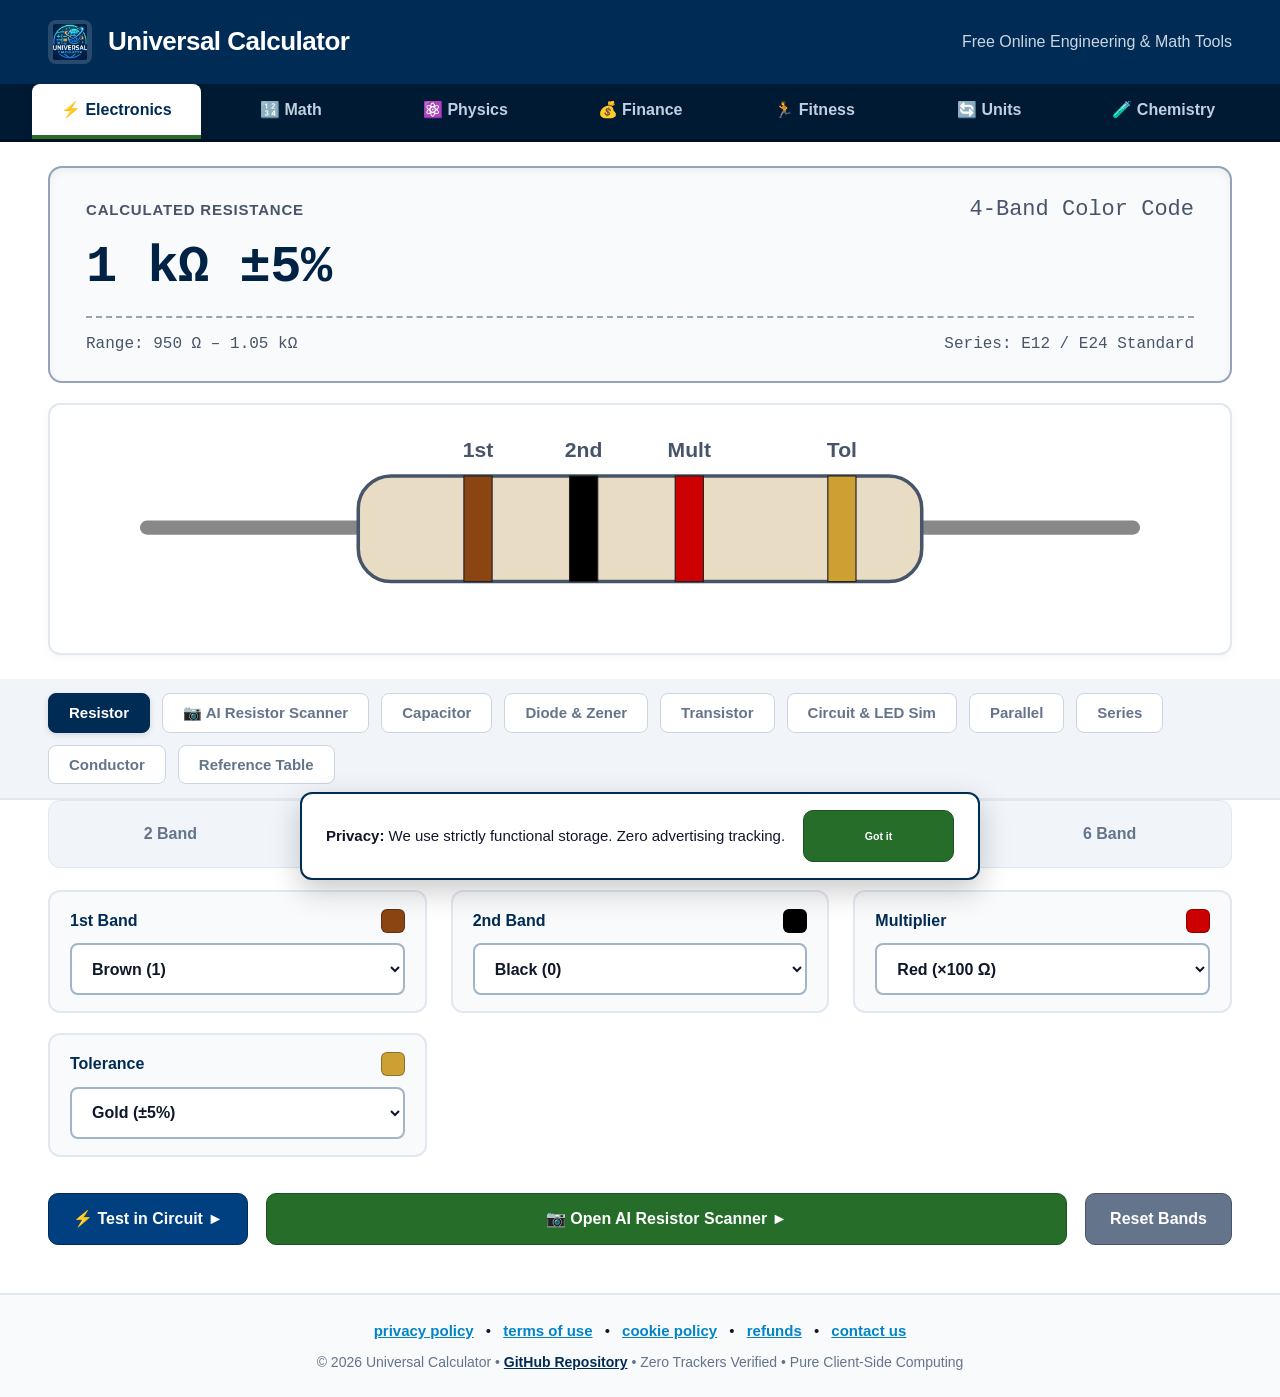
==== commit 0c20a4d3: "fix(resistor): rename tab to Resistor, fix LCD display and graphic desynchronization on initial load" ====
--- a/index.html
+++ b/index.html
@@ -82,7 +82,7 @@
       <!-- Sub-tabs for Electronics -->
       <div class="sub-tabs-bar" role="tablist" aria-label="Electronics Sub-Tools">
         <button type="button" id="subTabColor" class="sub-tab" role="tab" aria-selected="true" aria-controls="subPanelColor">
-          Resistor Code
+          Resistor
         </button>
         <button type="button" id="subTabCamera" class="sub-tab" role="tab" aria-selected="false" aria-controls="subPanelCamera">
           📷 AI Resistor Scanner
@@ -169,11 +169,22 @@
 
             <!-- Holographic / HUD Aiming Reticle -->
             <div class="scanner-reticle-overlay" id="scannerReticle">
-              <div class="reticle-target-box">
+              <div class="reticle-target-box" id="reticleTargetBox">
                 <div class="reticle-corner tl"></div>
                 <div class="reticle-corner tr"></div>
                 <div class="reticle-corner bl"></div>
                 <div class="reticle-corner br"></div>
+
+                <!-- Axial Resistor Alignment Silhouette -->
+                <div class="reticle-lead-line left"></div>
+                <div class="reticle-capsule-silhouette">
+                  <span class="capsule-notch n1" title="Band 1"></span>
+                  <span class="capsule-notch n2" title="Band 2"></span>
+                  <span class="capsule-notch n3" title="Band 3 / Mult"></span>
+                  <span class="capsule-notch n4" title="Tolerance"></span>
+                </div>
+                <div class="reticle-lead-line right"></div>
+
                 <div class="reticle-scan-laser" id="scannerLaser"></div>
                 <div class="reticle-axis-line"></div>
                 <div class="reticle-band-markers">
@@ -181,10 +192,20 @@
                   <span class="reticle-mark">Band 2</span>
                   <span class="reticle-mark">Band 3</span>
                   <span class="reticle-mark">Multiplier</span>
-                  <span class="reticle-mark">Tolerance</span>
+                  <span class="reticle-mark">Tol</span>
                 </div>
-                <div class="reticle-guide-text" id="reticleGuideText">Align Resistor Body Horizontally in Target Box</div>
+                <div class="reticle-guide-text" id="reticleGuideText">Align Resistor in Target Slot (Tap Video to Center)</div>
+                <div class="reticle-status-badge" id="reticleStatusBadge">Awaiting Alignment</div>
               </div>
+            </div>
+
+            <!-- Digital Zoom HUD -->
+            <div class="scanner-zoom-hud" id="scannerZoomHud" role="toolbar" aria-label="Camera Zoom">
+              <span class="zoom-title">🔍 Zoom:</span>
+              <button type="button" class="btn-zoom-step active" data-zoom="1">1×</button>
+              <button type="button" class="btn-zoom-step" data-zoom="1.5">1.5×</button>
+              <button type="button" class="btn-zoom-step" data-zoom="2">2×</button>
+              <button type="button" class="btn-zoom-step" data-zoom="3">3×</button>
             </div>
 
             <!-- Live Status HUD Badge -->
@@ -215,6 +236,25 @@
             <button type="button" id="btnTriggerPhotoUpload" class="btn-calc-sub">
               📁 Upload Resistor Image
             </button>
+          </div>
+
+          <!-- Magnified Component Inspector (Live Target Crop & Diagnostic Metrics) -->
+          <div class="magnifier-scope-container" id="magnifierScopeContainer">
+            <div class="magnifier-scope-header">
+              <div class="magnifier-scope-title-group">
+                <span class="magnifier-icon">🔬</span>
+                <strong>Precision Component Inspector (Zoomed Reticle Crop):</strong>
+              </div>
+              <span class="magnifier-status-pill" id="scopeStatusPill">Aligning Resistor...</span>
+            </div>
+            <div class="magnifier-scope-body">
+              <canvas id="magnifierScopeCanvas" width="340" height="85" aria-label="Magnified component crop"></canvas>
+              <div class="magnifier-scope-metrics">
+                <div class="scope-metric-row"><strong>Object Detected:</strong> <span id="scopeDetectedObject">Scanning...</span></div>
+                <div class="scope-metric-row"><strong>Resistor Body:</strong> <span id="scopeBodyColor">Scanning...</span></div>
+                <div class="scope-metric-row"><strong>Band Sequence:</strong> <span id="scopeBandSequence">—</span></div>
+              </div>
+            </div>
           </div>
 
           <!-- Neural AI Agent Panel (Gemini Vision / Vision Heuristics) -->
--- a/styles.css
+++ b/styles.css
@@ -1301,36 +1301,91 @@
 
 .reticle-target-box {
   position: relative;
-  width: 82%;
-  max-width: 640px;
-  height: 140px;
-  border: 2px dashed rgba(2, 132, 199, 0.6);
-  border-radius: 12px;
-  background: rgba(2, 132, 199, 0.05);
+  width: min(88%, 320px);
+  height: 84px;
+  border: 2px dashed rgba(56, 189, 248, 0.7);
+  border-radius: 14px;
+  background: rgba(15, 23, 42, 0.25);
   display: flex;
   align-items: center;
   justify-content: center;
+  transition: all 0.25s ease;
+  box-shadow: 0 0 15px rgba(2, 132, 199, 0.15);
+}
+
+.reticle-target-box.locked {
+  border-color: #22c55e;
+  border-style: solid;
+  background: rgba(34, 197, 94, 0.12);
+  box-shadow: 0 0 20px rgba(34, 197, 94, 0.4);
+}
+
+.reticle-target-box.warning {
+  border-color: #f59e0b;
+  background: rgba(245, 158, 11, 0.12);
+  box-shadow: 0 0 20px rgba(245, 158, 11, 0.3);
+}
+
+.reticle-target-box.error {
+  border-color: #ef4444;
+  background: rgba(239, 68, 68, 0.12);
+  box-shadow: 0 0 20px rgba(239, 68, 68, 0.3);
+}
+
+.reticle-lead-line {
+  position: absolute;
+  top: 50%;
+  height: 3px;
+  width: 28px;
+  background: #94a3b8;
+  transform: translateY(-50%);
+  border-radius: 2px;
+}
+.reticle-lead-line.left { left: 8px; }
+.reticle-lead-line.right { right: 8px; }
+
+.reticle-capsule-silhouette {
+  position: relative;
+  width: 175px;
+  height: 48px;
+  border: 2px solid rgba(56, 189, 248, 0.65);
+  border-radius: 24px;
+  background: rgba(2, 132, 199, 0.1);
+  display: flex;
+  align-items: center;
+  justify-content: space-evenly;
+  pointer-events: none;
+}
+
+.capsule-notch {
+  width: 4px;
+  height: 70%;
+  background: rgba(56, 189, 248, 0.5);
+  border-radius: 2px;
+}
+.capsule-notch.n4 {
+  margin-left: 14px;
 }
 
 .reticle-corner {
   position: absolute;
-  width: 20px;
-  height: 20px;
+  width: 16px;
+  height: 16px;
   border-color: #38bdf8;
   border-style: solid;
 }
 
-.reticle-corner.tl { top: -2px; left: -2px; border-width: 4px 0 0 4px; border-top-left-radius: 6px; }
-.reticle-corner.tr { top: -2px; right: -2px; border-width: 4px 4px 0 0; border-top-right-radius: 6px; }
-.reticle-corner.bl { bottom: -2px; left: -2px; border-width: 0 0 4px 4px; border-bottom-left-radius: 6px; }
-.reticle-corner.br { bottom: -2px; right: -2px; border-width: 0 4px 4px 0; border-bottom-right-radius: 6px; }
+.reticle-corner.tl { top: -2px; left: -2px; border-width: 3px 0 0 3px; border-top-left-radius: 6px; }
+.reticle-corner.tr { top: -2px; right: -2px; border-width: 3px 3px 0 0; border-top-right-radius: 6px; }
+.reticle-corner.bl { bottom: -2px; left: -2px; border-width: 0 0 3px 3px; border-bottom-left-radius: 6px; }
+.reticle-corner.br { bottom: -2px; right: -2px; border-width: 0 3px 3px 0; border-bottom-right-radius: 6px; }
 
 .reticle-axis-line {
   position: absolute;
   left: 0;
   right: 0;
   top: 50%;
-  height: 2px;
+  height: 1.5px;
   background: rgba(56, 189, 248, 0.4);
   transform: translateY(-50%);
 }
@@ -1352,39 +1407,192 @@
 }
 
 @keyframes reticleSweep {
-  0% { left: 5%; }
-  100% { left: 95%; }
+  0% { left: 8%; }
+  100% { left: 92%; }
 }
 
 .reticle-band-markers {
   position: absolute;
-  bottom: 6px;
-  left: 10%;
-  right: 10%;
+  bottom: 4px;
+  left: 8%;
+  right: 8%;
   display: flex;
   justify-content: space-between;
 }
 
 .reticle-mark {
-  font-size: 11px;
+  font-size: 10px;
   font-weight: 700;
   color: #38bdf8;
-  background: rgba(15, 23, 42, 0.7);
-  padding: 1px 6px;
+  background: rgba(15, 23, 42, 0.8);
+  padding: 1px 5px;
   border-radius: 4px;
 }
 
 .reticle-guide-text {
   position: absolute;
-  top: -30px;
-  background: rgba(15, 23, 42, 0.85);
+  top: -28px;
+  background: rgba(15, 23, 42, 0.88);
   color: #e2e8f0;
-  font-size: 13px;
+  font-size: 12px;
   font-weight: 600;
-  padding: 4px 12px;
+  padding: 3px 12px;
   border-radius: 20px;
   border: 1px solid rgba(56, 189, 248, 0.3);
   white-space: nowrap;
+}
+
+.reticle-status-badge {
+  position: absolute;
+  bottom: -28px;
+  background: rgba(15, 23, 42, 0.9);
+  color: #38bdf8;
+  font-size: 11.5px;
+  font-weight: 700;
+  padding: 3px 12px;
+  border-radius: 14px;
+  border: 1px solid rgba(56, 189, 248, 0.3);
+  white-space: nowrap;
+  transition: all 0.2s ease;
+}
+
+.reticle-status-badge.locked {
+  color: #4ade80;
+  border-color: #22c55e;
+  background: rgba(5, 46, 22, 0.9);
+}
+
+.reticle-status-badge.warning {
+  color: #fde047;
+  border-color: #eab308;
+  background: rgba(69, 26, 3, 0.9);
+}
+
+.reticle-status-badge.error {
+  color: #fca5a5;
+  border-color: #ef4444;
+  background: rgba(69, 10, 10, 0.9);
+}
+
+/* Digital Zoom HUD */
+.scanner-zoom-hud {
+  position: absolute;
+  top: 14px;
+  right: 16px;
+  background: rgba(15, 23, 42, 0.85);
+  padding: 4px 10px;
+  border-radius: 20px;
+  display: flex;
+  align-items: center;
+  gap: 6px;
+  border: 1px solid rgba(255, 255, 255, 0.15);
+  z-index: 10;
+}
+
+.zoom-title {
+  font-size: 12px;
+  font-weight: 700;
+  color: #94a3b8;
+  margin-right: 2px;
+}
+
+.btn-zoom-step {
+  background: #1e293b;
+  border: 1px solid #475569;
+  color: #f8fafc;
+  padding: 2px 8px;
+  border-radius: 12px;
+  font-size: 11.5px;
+  font-weight: 700;
+  cursor: pointer;
+  transition: all 0.15s ease;
+}
+
+.btn-zoom-step:hover {
+  background: #334155;
+  border-color: #38bdf8;
+}
+
+.btn-zoom-step.active {
+  background: #0284c7;
+  border-color: #38bdf8;
+  color: #ffffff;
+  box-shadow: 0 0 8px rgba(56, 189, 248, 0.5);
+}
+
+/* Magnifier Scope Inspector */
+.magnifier-scope-container {
+  background: #f8fafc;
+  border: 2px solid #cbd5e1;
+  border-radius: 12px;
+  padding: 14px 18px;
+  display: flex;
+  flex-direction: column;
+  gap: 10px;
+}
+
+.magnifier-scope-header {
+  display: flex;
+  align-items: center;
+  justify-content: space-between;
+  gap: 10px;
+  flex-wrap: wrap;
+}
+
+.magnifier-scope-title-group {
+  display: flex;
+  align-items: center;
+  gap: 8px;
+  font-size: 14px;
+  color: #1e293b;
+}
+
+.magnifier-status-pill {
+  font-size: 12px;
+  font-weight: 700;
+  padding: 3px 10px;
+  border-radius: 12px;
+  background: #e2e8f0;
+  color: #475569;
+}
+
+.magnifier-status-pill.locked {
+  background: #dcfce7;
+  color: #166534;
+}
+
+.magnifier-status-pill.warning {
+  background: #fef3c7;
+  color: #92400e;
+}
+
+.magnifier-scope-body {
+  display: flex;
+  align-items: center;
+  gap: 16px;
+  flex-wrap: wrap;
+}
+
+#magnifierScopeCanvas {
+  background: #0f172a;
+  border: 1.5px solid #334155;
+  border-radius: 8px;
+  max-width: 100%;
+  height: 65px;
+  image-rendering: pixelated;
+}
+
+.magnifier-scope-metrics {
+  display: flex;
+  flex-direction: column;
+  gap: 4px;
+  font-size: 13.5px;
+  font-family: var(--font-mono);
+  color: #334155;
+}
+
+.scope-metric-row strong {
+  color: #0f172a;
 }
 
 .camera-status-hud {
